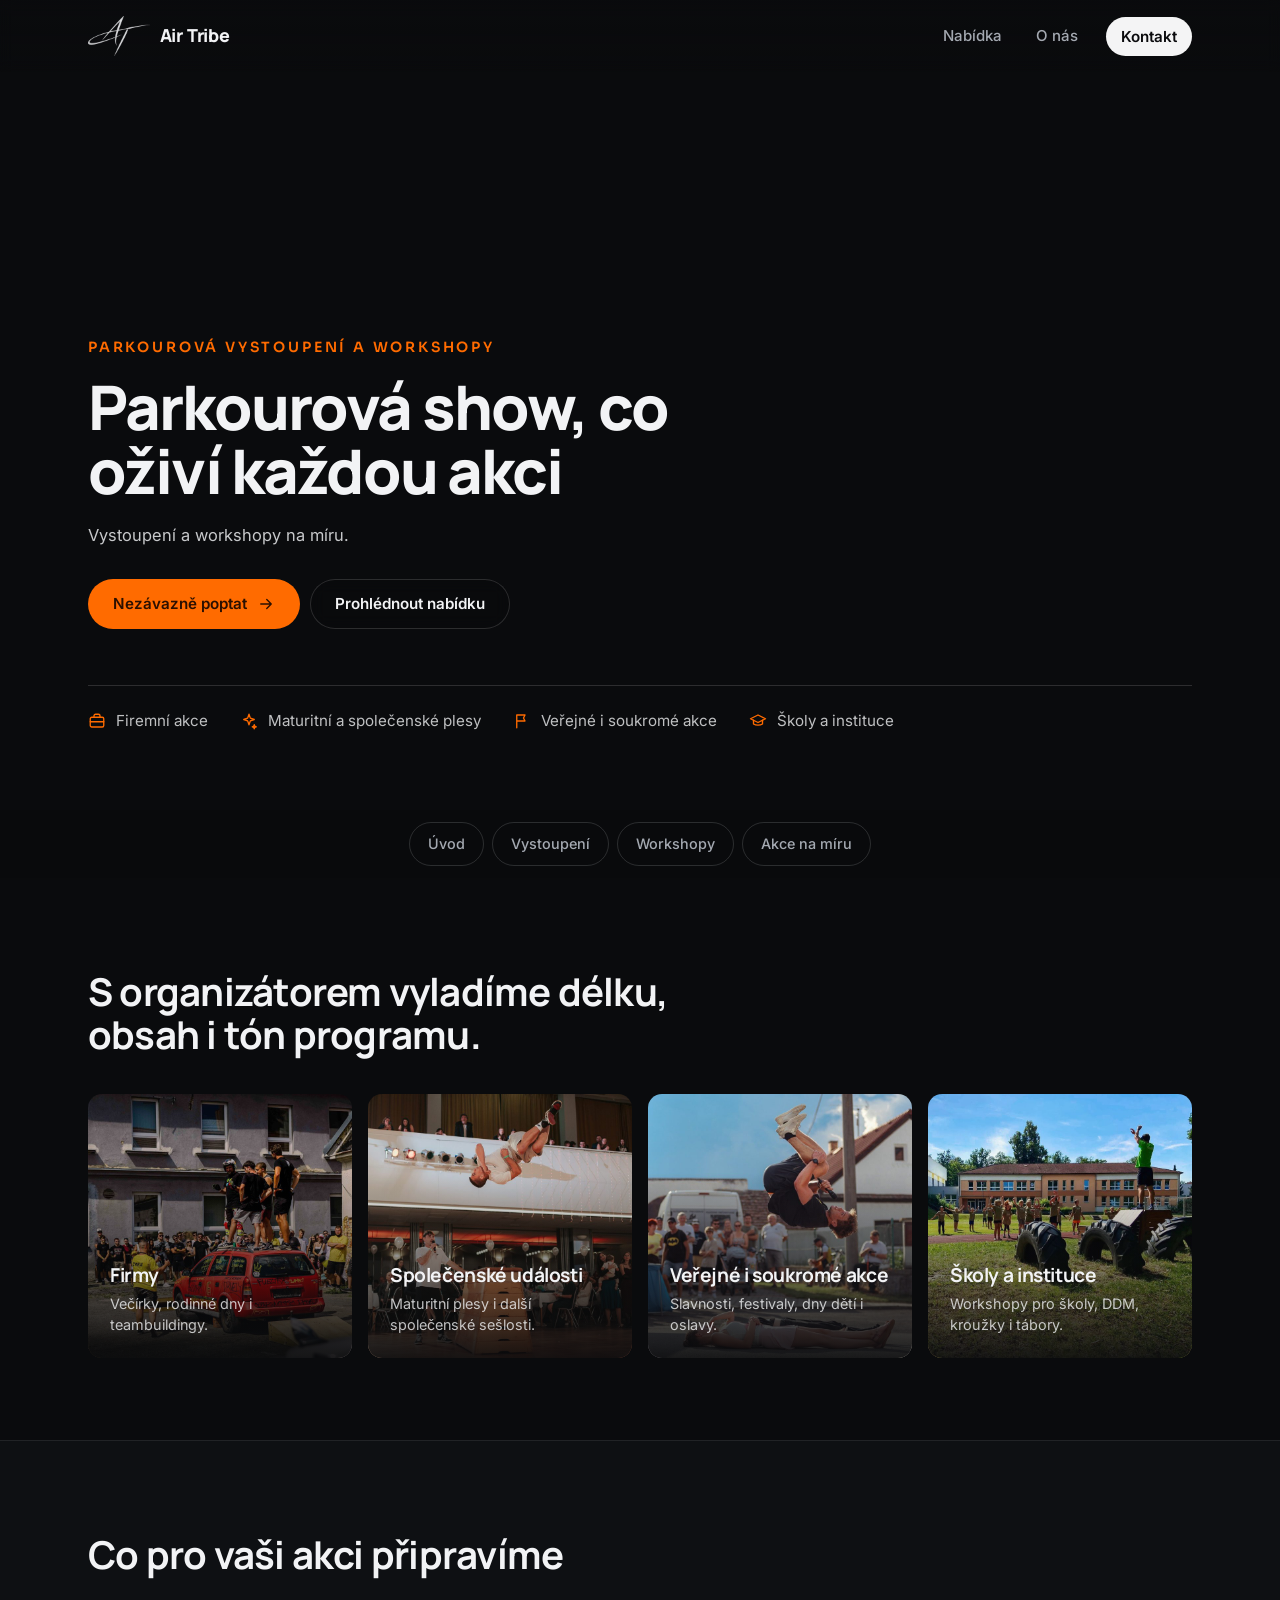
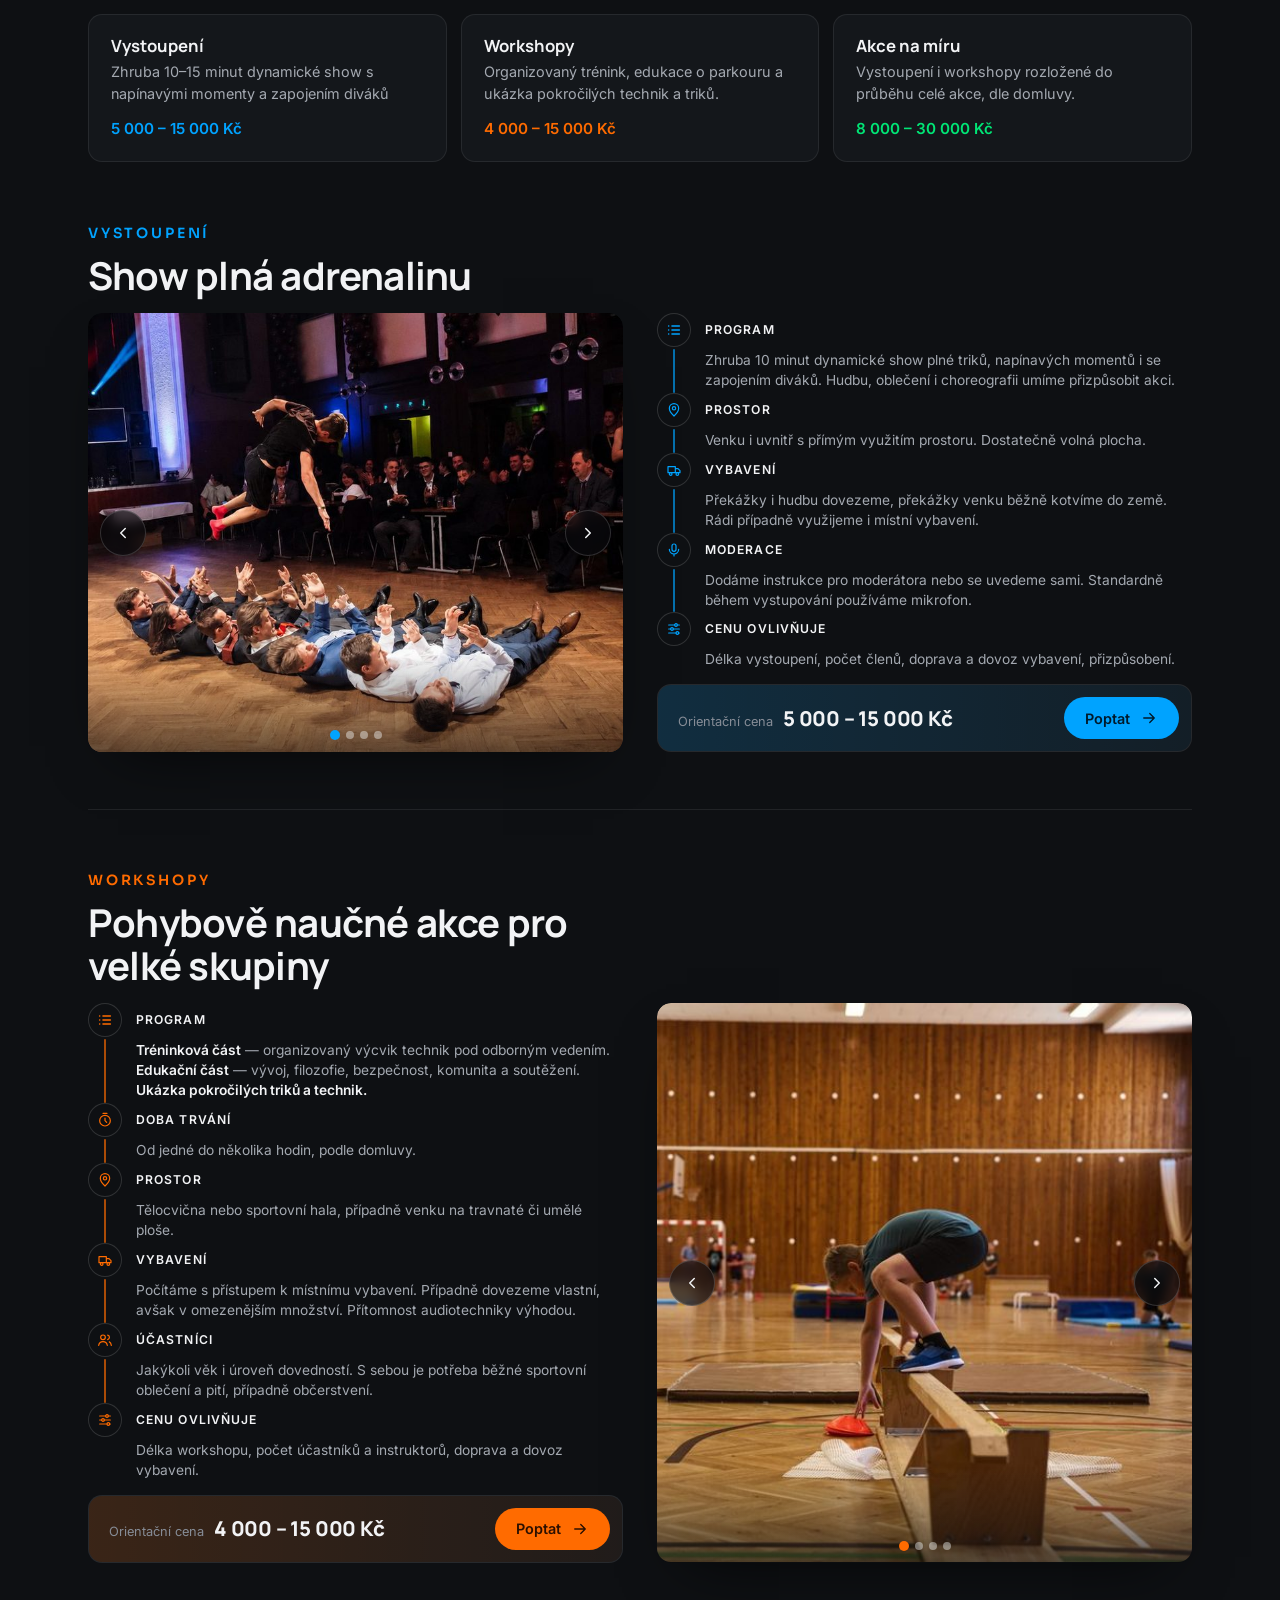
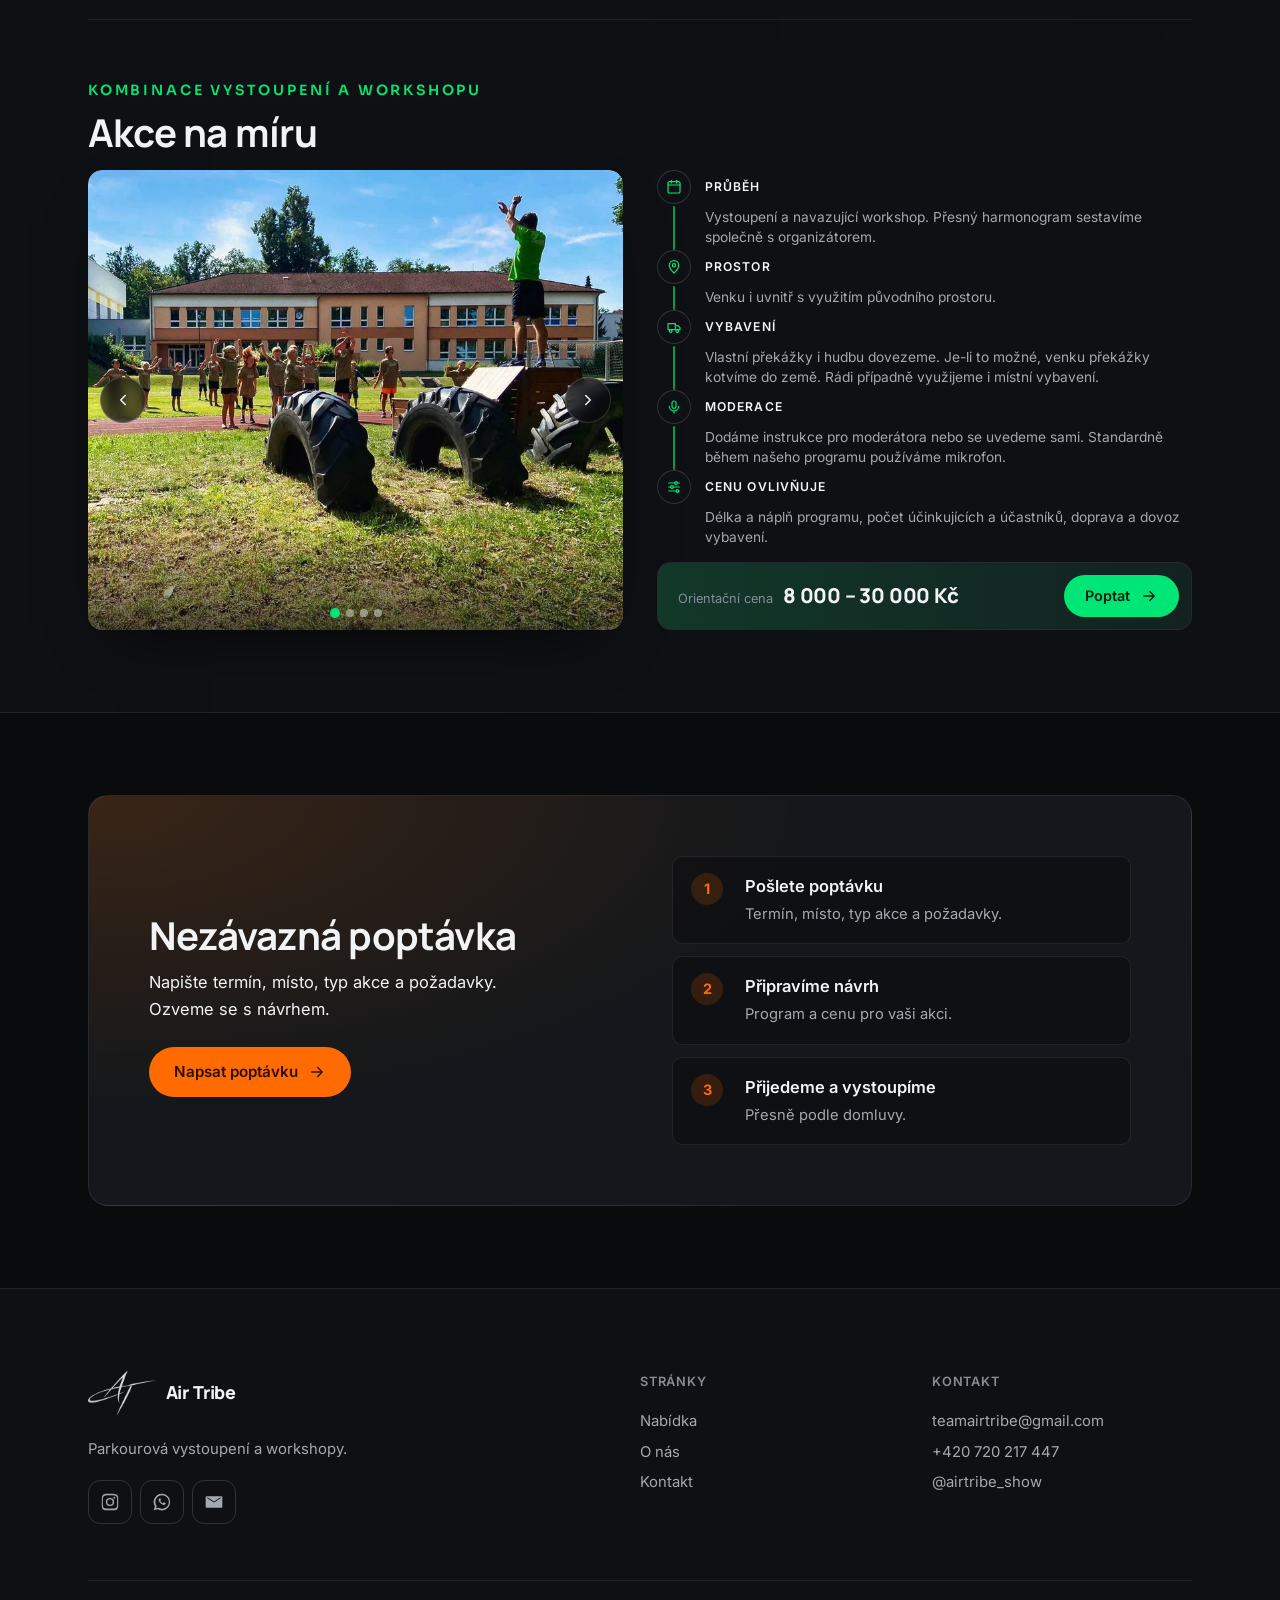
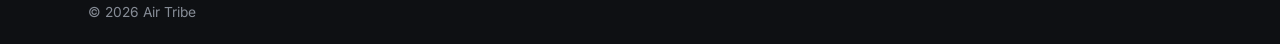
==== index.html @ 71b7f979 "Add files via upload" ====
<!DOCTYPE html>
<html lang="cs" class="no-js">
<head>
  <meta charset="UTF-8" />
  <meta name="viewport" content="width=device-width, initial-scale=1.0, viewport-fit=cover" />
  <title>Air Tribe</title>
  <meta name="description" content="Parkourová show a workshopy pro firemní akce, maturitní a společenské plesy, veřejné i soukromé akce, školy a instituce. Program na míru, vlastní vybavení, zkušený tým." />
  <meta name="robots" content="index, follow" />
  <link rel="canonical" href="https://airtribe.show/" />
  <link rel="icon" href="favicon.ico?v=2026-10-07e" sizes="any" />
  <link rel="icon" type="image/png" sizes="32x32" href="img/ikony/icon-32.png?v=2026-10-07e" />
  <link rel="apple-touch-icon" sizes="180x180" href="img/ikony/icon-180.png?v=2026-10-07e" />
  <link rel="manifest" href="site.webmanifest" />
  <meta name="theme-color" content="#0a0b0d" />
  <meta property="og:type" content="website" />
  <meta property="og:locale" content="cs_CZ" />
  <meta property="og:site_name" content="Air Tribe" />
  <meta property="og:url" content="https://airtribe.show/" />
  <meta property="og:title" content="Air Tribe — parkourová vystoupení a workshopy pro akce, plesy a školy" />
  <meta property="og:description" content="Parkourová show a workshopy pro firemní akce, maturitní a společenské plesy, veřejné i soukromé akce, školy a instituce. Program na míru, vlastní vybavení, zkušený tým." />
  <meta property="og:image" content="https://airtribe.show/img/hero/hero-1.jpg" />
  <meta name="twitter:card" content="summary_large_image" />
  <link rel="preconnect" href="https://fonts.googleapis.com" />
  <link rel="preconnect" href="https://fonts.gstatic.com" crossorigin />
  <link href="https://fonts.googleapis.com/css2?family=Inter:wght@400;500;600&family=Manrope:wght@600;700;800&display=swap" rel="stylesheet" />
  <!-- Písmo úvodního štítku má vlastní odkaz: kdyby se nestáhlo,
       nepoloží to s sebou i Inter a Manrope. -->
  <link href="https://fonts.googleapis.com/css2?family=Sora:wght@600&display=swap" rel="stylesheet" />
  <link rel="stylesheet" href="style.css?v=2026-10-07e" />
</head>
<body>
  <a class="skip" href="#obsah">Přeskočit na obsah</a>

  <header class="nav">
    <div class="wrap">
      <a href="index.html" class="logo" aria-label="Air Tribe — úvod"><img class="logo-znak" src="img/loga/at-znak.png" alt="" width="55" height="36"><span class="logo-word">Air Tribe</span></a>
      <ul class="nav-links">
        <li><a href="#nabidka">Nabídka</a></li>
        <li><a href="onas.html">O nás</a></li>
        <li><a href="kontakt.html" class="cta">Kontakt</a></li>
      </ul>
      <button class="burger" type="button" aria-label="Otevřít menu" aria-expanded="false" aria-controls="menu"><span></span><span></span><span></span></button>
    </div>
  </header>

  <div class="menu" id="menu">
    <div>
      <ul>
        <li><a href="#nabidka">Nabídka <svg viewBox="0 0 24 24" fill="none" stroke="currentColor" stroke-width="1.8" stroke-linecap="round" stroke-linejoin="round" aria-hidden="true"><path d="m9 18 6-6-6-6"/></svg></a></li>
        <li><a href="onas.html">O nás <svg viewBox="0 0 24 24" fill="none" stroke="currentColor" stroke-width="1.8" stroke-linecap="round" stroke-linejoin="round" aria-hidden="true"><path d="m9 18 6-6-6-6"/></svg></a></li>
      </ul>
      <a href="kontakt.html" class="btn btn-contact">Kontakt <svg viewBox="0 0 24 24" fill="none" stroke="currentColor" stroke-width="1.8" stroke-linecap="round" stroke-linejoin="round" aria-hidden="true"><path d="M5 12h14M13 6l6 6-6 6"/></svg></a>
    </div>
    <div class="menu-foot">
      <a href="mailto:teamairtribe@gmail.com">teamairtribe@gmail.com</a>
      <a href="https://wa.me/420720217447" target="_blank" rel="noopener">+420 720 217 447</a>
    </div>
  </div>

  <main id="obsah">

  <!-- ============ ÚVOD ============ -->
  <section class="hero" id="uvod">
    <div class="hero-media"><picture><source media="(max-width: 760px)" srcset="img/hero/hero-1-uzky.jpg?v=2026-10-07e"><img src="img/hero/hero-1.jpg?v=2026-10-07e" srcset="img/hero/hero-1-800.jpg?v=2026-10-07e 800w, img/hero/hero-1.jpg?v=2026-10-07e 2400w" sizes="100vw" alt="Air Tribe při parkourovém vystoupení" decoding="async" fetchpriority="high" class="is-on" style="--pos:58% 32%;--pos-uzky:70% 30%"></picture><img class="h-siroka" data-src="img/hero/hero-2.jpg?v=2026-10-07e" data-srcset="img/hero/hero-2-800.jpg?v=2026-10-07e 800w, img/hero/hero-2.jpg?v=2026-10-07e 2400w" sizes="100vw" alt="Členové Air Tribe na střeše auta při vystoupení na venkovní akci" decoding="async" aria-hidden="true" style="--pos:54% 42%"><img class="h-siroka" data-src="img/hero/hero-3.jpg?v=2026-10-07e" data-srcset="img/hero/hero-3-800.jpg?v=2026-10-07e 800w, img/hero/hero-3.jpg?v=2026-10-07e 2400w" sizes="100vw" alt="Salto před diváky na maturitním plese" decoding="async" aria-hidden="true" style="--pos:55% 35%"><img class="h-siroka" data-src="img/hero/hero-4.jpg?v=2026-10-07e" data-srcset="img/hero/hero-4-800.jpg?v=2026-10-07e 800w, img/hero/hero-4.jpg?v=2026-10-07e 2400w" sizes="100vw" alt="Salto z bedny při vystoupení v plesovém sále" decoding="async" aria-hidden="true" style="--pos:50% 34%"><img class="h-siroka" data-src="img/hero/hero-5.jpg?v=2026-10-07e" data-srcset="img/hero/hero-5-800.jpg?v=2026-10-07e 800w, img/hero/hero-5.jpg?v=2026-10-07e 1477w" sizes="100vw" alt="Parkourový workshop pro děti na školním hřišti" decoding="async" aria-hidden="true" style="--pos:55% 40%"><img class="h-siroka" data-src="img/hero/hero-6.jpg?v=2026-10-07e" data-srcset="img/hero/hero-6-800.jpg?v=2026-10-07e 800w, img/hero/hero-6.jpg?v=2026-10-07e 2400w" sizes="100vw" alt="Salto nad ležícím divákem v plesovém sále" decoding="async" aria-hidden="true" style="--pos:50% 35%"><img class="h-siroka" data-src="img/hero/hero-7.jpg?v=2026-10-07e" data-srcset="img/hero/hero-7-800.jpg?v=2026-10-07e 800w, img/hero/hero-7.jpg?v=2026-10-07e 2400w" sizes="100vw" alt="Vystoupení Air Tribe na slavnosti pod širým nebem" decoding="async" aria-hidden="true" style="--pos:50% 40%"><img class="h-siroka" data-src="img/hero/hero-8.jpg?v=2026-10-07e" data-srcset="img/hero/hero-8-800.jpg?v=2026-10-07e 800w, img/hero/hero-8.jpg?v=2026-10-07e 1534w" sizes="100vw" alt="Salto přes řadu ležících hostů na večerní akci" decoding="async" aria-hidden="true" style="--pos:50% 42%"><img class="h-uzka" data-src="img/hero/hero-2-uzky.jpg?v=2026-10-07e" alt="Salto na pódiu maturitního plesu" decoding="async" aria-hidden="true" style="--pos-uzky:55% 34%"><img class="h-uzka" data-src="img/hero/hero-3-uzky.jpg?v=2026-10-07e" alt="Parkourový workshop pro děti na školním hřišti" decoding="async" aria-hidden="true" style="--pos-uzky:55% 40%"><img class="h-uzka" data-src="img/hero/hero-4-uzky.jpg?v=2026-10-07e" alt="Dva členové Air Tribe v saltě nad překážkou pod širým nebem" decoding="async" aria-hidden="true" style="--pos-uzky:55% 28%"><img class="h-uzka" data-src="img/hero/hero-5-uzky.jpg?v=2026-10-07e" alt="Salto z bedny při vystoupení v plesovém sále" decoding="async" aria-hidden="true" style="--pos-uzky:52% 32%"></div>
    <div class="wrap">
      <span class="eyebrow">Parkourová vystoupení a workshopy</span>
      <h1 class="h1">Parkourová show, co oživí každou akci</h1>
      <p class="lead">Vystoupení a workshopy na míru.</p>
      <div class="btn-row">
        <a href="kontakt.html" class="btn btn-accent">Nezávazně poptat <svg viewBox="0 0 24 24" fill="none" stroke="currentColor" stroke-width="1.8" stroke-linecap="round" stroke-linejoin="round" aria-hidden="true"><path d="M5 12h14M13 6l6 6-6 6"/></svg></a>
        <a href="#nabidka" class="btn btn-ghost">Prohlédnout nabídku</a>
      </div>
      <ul class="hero-audience">
        <li><svg viewBox="0 0 24 24" fill="none" stroke="currentColor" stroke-width="1.8" stroke-linecap="round" stroke-linejoin="round" aria-hidden="true"><rect x="3" y="7" width="18" height="13" rx="2"/><path d="M8 7V5a2 2 0 0 1 2-2h4a2 2 0 0 1 2 2v2M3 13h18"/></svg>Firemní akce</li>
        <li><svg viewBox="0 0 24 24" fill="none" stroke="currentColor" stroke-width="1.8" stroke-linecap="round" stroke-linejoin="round" aria-hidden="true"><path d="M12 3l1.8 5.2L19 10l-5.2 1.8L12 17l-1.8-5.2L5 10l5.2-1.8z"/><path d="M19 17l.7 2 2 .7-2 .7-.7 2-.7-2-2-.7 2-.7z"/></svg>Maturitní a společenské plesy</li>
        <li><svg viewBox="0 0 24 24" fill="none" stroke="currentColor" stroke-width="1.8" stroke-linecap="round" stroke-linejoin="round" aria-hidden="true"><path d="M5 21V4M5 4h11l-2 4 2 4H5"/></svg>Veřejné i soukromé akce</li>
        <li><svg viewBox="0 0 24 24" fill="none" stroke="currentColor" stroke-width="1.8" stroke-linecap="round" stroke-linejoin="round" aria-hidden="true"><path d="M2 9l10-5 10 5-10 5z"/><path d="M6 11v5c3 2 9 2 12 0v-5"/></svg>Školy a instituce</li>
      </ul>
    </div>
  </section>

  <!-- ============ ORIENTAČNÍ LIŠTA (přilepí se pod menu) ============ -->
  <nav class="pillnav" aria-label="Sekce stránky">
    <div class="wrap">
      <a href="#pro-koho">Úvod</a>
      <a href="#vystoupeni" class="t-show">Vystoupení</a>
      <a href="#workshopy" class="t-learn">Workshopy</a>
      <a href="#akce-na-miru" class="t-mix">Akce na míru</a>
    </div>
  </nav>

  <!-- ============ PRO KOHO ============ -->
  <section class="section" id="pro-koho">
    <div class="wrap">
      <div class="sec-head">
        <div>
          <h2 class="h2">S organizátorem vyladíme délku, obsah i tón programu.</h2>
        </div>
      </div>
      <div class="audience">
        <div class="aud" data-reveal style="--d:0s">
          <img src="img/vystoupeni/vystoupeni-2.jpg" srcset="img/vystoupeni/vystoupeni-2-800.jpg 800w, img/vystoupeni/vystoupeni-2.jpg 1400w" sizes="(max-width: 700px) 100vw, 50vw" decoding="async" alt="Vystoupení Air Tribe na firemní akci" loading="lazy">
          <h3>Firmy</h3>
          <p>Večírky, rodinné dny i teambuildingy.</p>
        </div>
        <div class="aud" data-reveal style="--d:0.06s">
          <img src="img/vystoupeni/vystoupeni-3.jpg" srcset="img/vystoupeni/vystoupeni-3-800.jpg 800w, img/vystoupeni/vystoupeni-3.jpg 1400w" sizes="(max-width: 700px) 100vw, 50vw" decoding="async" alt="Salto z balkonu na plese" loading="lazy">
          <h3>Společenské události</h3>
          <p>Maturitní plesy i další společenské sešlosti.</p>
        </div>
        <div class="aud" data-reveal style="--d:0.12s">
          <img src="img/vystoupeni/vystoupeni-4.jpg" srcset="img/vystoupeni/vystoupeni-4-800.jpg 800w, img/vystoupeni/vystoupeni-4.jpg 1365w" sizes="(max-width: 700px) 100vw, 50vw" decoding="async" alt="Venkovní vystoupení před diváky" loading="lazy">
          <h3>Veřejné i soukromé akce</h3>
          <p>Slavnosti, festivaly, dny dětí i oslavy.</p>
        </div>
        <div class="aud" data-reveal style="--d:0.18s">
          <img src="img/workshopy/workshop-1.jpg" srcset="img/workshopy/workshop-1-800.jpg 800w, img/workshopy/workshop-1.jpg 1400w" sizes="(max-width: 700px) 100vw, 50vw" decoding="async" alt="Parkourový workshop pro školu venku" loading="lazy">
          <h3>Školy a instituce</h3>
          <p>Workshopy pro školy, DDM, kroužky i tábory.</p>
        </div>
      </div>
    </div>
  </section>

  <!-- ============ NABÍDKA ============ -->
  <section class="section section--alt" id="nabidka">
    <div class="wrap">
      <div class="sec-head">
        <div>
          <h2 class="h2">Co pro vaši akci připravíme</h2>
        </div>
      </div>

      <div class="offer-overview" data-reveal>
        <a href="#vystoupeni" class="ov t-show"><span class="ov-title">Vystoupení</span><span class="ov-text">Zhruba 10–15 minut dynamické show s napínavými momenty a zapojením diváků</span><span class="ov-price">5 000 – 15 000 Kč</span></a>
        <a href="#workshopy" class="ov t-learn"><span class="ov-title">Workshopy</span><span class="ov-text">Organizovaný trénink, edukace o parkouru a ukázka pokročilých technik a triků.</span><span class="ov-price">4 000 – 15 000 Kč</span></a>
        <a href="#akce-na-miru" class="ov t-mix"><span class="ov-title">Akce na míru</span><span class="ov-text">Vystoupení i workshopy rozložené do průběhu celé akce, dle domluvy.</span><span class="ov-price">8 000 – 30 000 Kč</span></a>
      </div>

      <article class="pkg t-show" id="vystoupeni">
        <header class="pkg-head" data-reveal>
          <div class="pkg-title"><span class="eyebrow">Vystoupení</span><h3 class="h2">Show plná adrenalinu</h3></div>

          <div class="pkg-lead">
          </div>
        </header>
        <div class="pkg-body">
          <div class="pkg-gal carousel car-compact" data-carousel data-per-view="1,1,1" data-interval="0" tabindex="0" role="region" aria-roledescription="karusel" aria-label="Fotky — Vystoupení" data-reveal><div class="car-stage"><div class="car-viewport"><div class="car-track"><div class="car-slide"><figure class="pkg-shot"><img src="img/vystoupeni/vystoupeni-1.jpg" srcset="img/vystoupeni/vystoupeni-1-800.jpg 800w, img/vystoupeni/vystoupeni-1.jpg 1400w" sizes="(max-width: 700px) 100vw, 50vw" decoding="async" alt="Salto nad diváky při vystoupení na plese"></figure></div><div class="car-slide"><figure class="pkg-shot"><img src="img/vystoupeni/vystoupeni-5.jpg" srcset="img/vystoupeni/vystoupeni-5-800.jpg 800w, img/vystoupeni/vystoupeni-5.jpg 1400w" sizes="(max-width: 700px) 100vw, 50vw" decoding="async" alt="Salto při vystoupení na maturitním plese" loading="lazy"></figure></div><div class="car-slide"><figure class="pkg-shot"><img src="img/vystoupeni/vystoupeni-2.jpg" srcset="img/vystoupeni/vystoupeni-2-800.jpg 800w, img/vystoupeni/vystoupeni-2.jpg 1400w" sizes="(max-width: 700px) 100vw, 50vw" decoding="async" alt="Vystoupení Air Tribe na firemní akci" loading="lazy"></figure></div><div class="car-slide"><figure class="pkg-shot"><img src="img/vystoupeni/vystoupeni-4.jpg" srcset="img/vystoupeni/vystoupeni-4-800.jpg 800w, img/vystoupeni/vystoupeni-4.jpg 1400w" sizes="(max-width: 700px) 100vw, 50vw" decoding="async" alt="Venkovní vystoupení před publikem" loading="lazy"></figure></div></div></div></div><div class="car-ctr"><button class="icon-btn car-arrow" type="button" data-prev aria-label="Předchozí fotka"><svg viewBox="0 0 24 24" aria-hidden="true"><path d="m15 18-6-6 6-6"/></svg></button><div class="car-dots" aria-label="Výběr fotky"></div><button class="icon-btn car-arrow" type="button" data-next aria-label="Další fotka"><svg viewBox="0 0 24 24" aria-hidden="true"><path d="m9 18 6-6-6-6"/></svg></button></div></div>
          <div class="pkg-col" data-reveal style="--d:.06s">
            <dl class="pkg-specs" id="specs-vystoupeni">
            <div class="ps"><dt><button class="ps-btn" type="button" aria-expanded="false"><svg viewBox="0 0 24 24" fill="none" stroke="currentColor" stroke-width="2.4" stroke-linecap="round" stroke-linejoin="round" aria-hidden="true"><path d="M9 6h11M9 12h11M9 18h11"/><path d="M4 6h.01M4 12h.01M4 18h.01"/></svg><span class="ps-label">Program</span><svg class="ps-chev" viewBox="0 0 24 24" aria-hidden="true" fill="currentColor"><path d="M7 10l5 5 5-5z"/></svg></button></dt><dd class="ps-body">Zhruba 10 minut dynamické show plné triků, napínavých momentů i se zapojením diváků. Hudbu, oblečení i choreografii umíme přizpůsobit akci.</dd></div>
            <div class="ps"><dt><button class="ps-btn" type="button" aria-expanded="false"><svg viewBox="0 0 24 24" fill="none" stroke="currentColor" stroke-width="1.8" stroke-linecap="round" stroke-linejoin="round" aria-hidden="true"><path d="M12 21s-7-6.2-7-11.5A7 7 0 0 1 19 9.5C19 14.8 12 21 12 21z"/><circle cx="12" cy="9.5" r="2.5"/></svg><span class="ps-label">Prostor</span><svg class="ps-chev" viewBox="0 0 24 24" aria-hidden="true" fill="currentColor"><path d="M7 10l5 5 5-5z"/></svg></button></dt><dd class="ps-body">Venku i uvnitř s přímým využitím prostoru. Dostatečně volná plocha.</dd></div>
            <div class="ps"><dt><button class="ps-btn" type="button" aria-expanded="false"><svg viewBox="0 0 24 24" fill="none" stroke="currentColor" stroke-width="1.8" stroke-linecap="round" stroke-linejoin="round" aria-hidden="true"><path d="M3 7h11v9H3zM14 10h4l3 3v3h-7"/><circle cx="7" cy="18" r="2"/><circle cx="17" cy="18" r="2"/></svg><span class="ps-label">Vybavení</span><svg class="ps-chev" viewBox="0 0 24 24" aria-hidden="true" fill="currentColor"><path d="M7 10l5 5 5-5z"/></svg></button></dt><dd class="ps-body">Překážky i hudbu dovezeme, překážky venku běžně kotvíme do země. Rádi případně využijeme i místní vybavení.</dd></div>
            <div class="ps"><dt><button class="ps-btn" type="button" aria-expanded="false"><svg viewBox="0 0 24 24" fill="none" stroke="currentColor" stroke-width="1.8" stroke-linecap="round" stroke-linejoin="round" aria-hidden="true"><rect x="9" y="3" width="6" height="11" rx="3"/><path d="M5 11a7 7 0 0 0 14 0M12 18v3"/></svg><span class="ps-label">Moderace</span><svg class="ps-chev" viewBox="0 0 24 24" aria-hidden="true" fill="currentColor"><path d="M7 10l5 5 5-5z"/></svg></button></dt><dd class="ps-body">Dodáme instrukce pro moderátora nebo se uvedeme sami. Standardně během vystupování používáme mikrofon.</dd></div>
            <div class="ps"><dt><button class="ps-btn" type="button" aria-expanded="false"><svg viewBox="0 0 24 24" fill="none" stroke="currentColor" stroke-width="1.8" stroke-linecap="round" stroke-linejoin="round" aria-hidden="true"><path d="M4 6h9M17 6h3M4 12h3M11 12h9M4 18h11M19 18h1"/><circle cx="15" cy="6" r="2"/><circle cx="9" cy="12" r="2"/><circle cx="17" cy="18" r="2"/></svg><span class="ps-label">Cenu ovlivňuje</span><svg class="ps-chev" viewBox="0 0 24 24" aria-hidden="true" fill="currentColor"><path d="M7 10l5 5 5-5z"/></svg></button></dt><dd class="ps-body">Délka vystoupení, počet členů, doprava a dovoz vybavení, přizpůsobení.</dd></div>
            </dl>
            <a class="pkg-price" href="kontakt.html" aria-label="Poptat — Show plná adrenalinu"><span class="price"><small>Orientační cena</small><b>5 000 – 15 000 Kč</b></span><span class="btn btn-accent">Poptat <svg viewBox="0 0 24 24" fill="none" stroke="currentColor" stroke-width="1.8" stroke-linecap="round" stroke-linejoin="round" aria-hidden="true"><path d="M5 12h14M13 6l6 6-6 6"/></svg></span></a>
          </div>
        </div>
      </article>

      <article class="pkg t-learn is-flipped" id="workshopy">
        <header class="pkg-head" data-reveal>
          <div class="pkg-title"><span class="eyebrow">Workshopy</span><h3 class="h2">Pohybově naučné akce pro velké skupiny</h3></div>

          <div class="pkg-lead">
          </div>
        </header>
        <div class="pkg-body">
          <div class="pkg-gal carousel car-compact" data-carousel data-per-view="1,1,1" data-interval="0" tabindex="0" role="region" aria-roledescription="karusel" aria-label="Fotky — Workshopy" data-reveal><div class="car-stage"><div class="car-viewport"><div class="car-track"><div class="car-slide"><figure class="pkg-shot" style="--vyrez:78% 50%"><img src="img/workshopy/workshop-3.jpg" srcset="img/workshopy/workshop-3-800.jpg 800w, img/workshopy/workshop-3.jpg 1400w" sizes="(max-width: 700px) 100vw, 50vw" decoding="async" alt="Nácvik parkouru na workshopu v tělocvičně"></figure></div><div class="car-slide"><figure class="pkg-shot" style="--vyrez:50% 36%"><img src="img/workshopy/workshop-2.jpg" srcset="img/workshopy/workshop-2-800.jpg 800w, img/workshopy/workshop-2.jpg 1400w" sizes="(max-width: 700px) 100vw, 50vw" decoding="async" alt="Skupina dětí na workshopu parkouru" loading="lazy"></figure></div><div class="car-slide"><figure class="pkg-shot" style="--vyrez:50% 44%"><img src="img/workshopy/workshop-4.jpg" srcset="img/workshopy/workshop-4-800.jpg 800w, img/workshopy/workshop-4.jpg 1400w" sizes="(max-width: 700px) 100vw, 50vw" decoding="async" alt="Lezení po žebřinách při workshopu" loading="lazy"></figure></div><div class="car-slide"><figure class="pkg-shot"><img src="img/workshopy/workshop-1.jpg" srcset="img/workshopy/workshop-1-800.jpg 800w, img/workshopy/workshop-1.jpg 1400w" sizes="(max-width: 700px) 100vw, 50vw" decoding="async" alt="Workshop parkouru na školní akci venku" loading="lazy"></figure></div></div></div></div><div class="car-ctr"><button class="icon-btn car-arrow" type="button" data-prev aria-label="Předchozí fotka"><svg viewBox="0 0 24 24" aria-hidden="true"><path d="m15 18-6-6 6-6"/></svg></button><div class="car-dots" aria-label="Výběr fotky"></div><button class="icon-btn car-arrow" type="button" data-next aria-label="Další fotka"><svg viewBox="0 0 24 24" aria-hidden="true"><path d="m9 18 6-6-6-6"/></svg></button></div></div>
          <div class="pkg-col" data-reveal style="--d:.06s">
            <dl class="pkg-specs" id="specs-workshopy">
            <div class="ps is-tall"><dt><button class="ps-btn" type="button" aria-expanded="false"><svg viewBox="0 0 24 24" fill="none" stroke="currentColor" stroke-width="2.4" stroke-linecap="round" stroke-linejoin="round" aria-hidden="true"><path d="M9 6h11M9 12h11M9 18h11"/><path d="M4 6h.01M4 12h.01M4 18h.01"/></svg><span class="ps-label">Program</span><svg class="ps-chev" viewBox="0 0 24 24" aria-hidden="true" fill="currentColor"><path d="M7 10l5 5 5-5z"/></svg></button></dt><dd class="ps-body"><b>Tréninková část</b> — organizovaný výcvik technik pod odborným vedením.<br><b>Edukační část</b> — vývoj, filozofie, bezpečnost, komunita a soutěžení.<br><b>Ukázka pokročilých triků a technik.</b></dd></div>
            <div class="ps"><dt><button class="ps-btn" type="button" aria-expanded="false"><svg viewBox="0 0 24 24" fill="none" stroke="currentColor" stroke-width="1.8" stroke-linecap="round" stroke-linejoin="round" aria-hidden="true"><circle cx="12" cy="13" r="8"/><path d="M12 9v4l2.5 2.5M9 2h6"/></svg><span class="ps-label">Doba trvání</span><svg class="ps-chev" viewBox="0 0 24 24" aria-hidden="true" fill="currentColor"><path d="M7 10l5 5 5-5z"/></svg></button></dt><dd class="ps-body">Od jedné do několika hodin, podle domluvy.</dd></div>
            <div class="ps"><dt><button class="ps-btn" type="button" aria-expanded="false"><svg viewBox="0 0 24 24" fill="none" stroke="currentColor" stroke-width="1.8" stroke-linecap="round" stroke-linejoin="round" aria-hidden="true"><path d="M12 21s-7-6.2-7-11.5A7 7 0 0 1 19 9.5C19 14.8 12 21 12 21z"/><circle cx="12" cy="9.5" r="2.5"/></svg><span class="ps-label">Prostor</span><svg class="ps-chev" viewBox="0 0 24 24" aria-hidden="true" fill="currentColor"><path d="M7 10l5 5 5-5z"/></svg></button></dt><dd class="ps-body">Tělocvična nebo sportovní hala, případně venku na travnaté či umělé ploše.</dd></div>
            <div class="ps"><dt><button class="ps-btn" type="button" aria-expanded="false"><svg viewBox="0 0 24 24" fill="none" stroke="currentColor" stroke-width="1.8" stroke-linecap="round" stroke-linejoin="round" aria-hidden="true"><path d="M3 7h11v9H3zM14 10h4l3 3v3h-7"/><circle cx="7" cy="18" r="2"/><circle cx="17" cy="18" r="2"/></svg><span class="ps-label">Vybavení</span><svg class="ps-chev" viewBox="0 0 24 24" aria-hidden="true" fill="currentColor"><path d="M7 10l5 5 5-5z"/></svg></button></dt><dd class="ps-body">Počítáme s přístupem k místnímu vybavení. Případně dovezeme vlastní, avšak v omezenějším množství. Přítomnost audiotechniky výhodou.</dd></div>
            <div class="ps"><dt><button class="ps-btn" type="button" aria-expanded="false"><svg viewBox="0 0 24 24" fill="none" stroke="currentColor" stroke-width="1.8" stroke-linecap="round" stroke-linejoin="round" aria-hidden="true"><circle cx="9" cy="8" r="3.5"/><path d="M2.5 20c.8-3.6 3.3-5.5 6.5-5.5s5.7 1.9 6.5 5.5"/><path d="M16 4.6a3.5 3.5 0 0 1 0 6.8M18.5 14.8c1.6.8 2.6 2.5 3 5.2"/></svg><span class="ps-label">Účastníci</span><svg class="ps-chev" viewBox="0 0 24 24" aria-hidden="true" fill="currentColor"><path d="M7 10l5 5 5-5z"/></svg></button></dt><dd class="ps-body">Jakýkoli věk i úroveň dovedností. S sebou je potřeba běžné sportovní oblečení a pití, případně občerstvení.</dd></div>
            <div class="ps"><dt><button class="ps-btn" type="button" aria-expanded="false"><svg viewBox="0 0 24 24" fill="none" stroke="currentColor" stroke-width="1.8" stroke-linecap="round" stroke-linejoin="round" aria-hidden="true"><path d="M4 6h9M17 6h3M4 12h3M11 12h9M4 18h11M19 18h1"/><circle cx="15" cy="6" r="2"/><circle cx="9" cy="12" r="2"/><circle cx="17" cy="18" r="2"/></svg><span class="ps-label">Cenu ovlivňuje</span><svg class="ps-chev" viewBox="0 0 24 24" aria-hidden="true" fill="currentColor"><path d="M7 10l5 5 5-5z"/></svg></button></dt><dd class="ps-body">Délka workshopu, počet účastníků a instruktorů, doprava a dovoz vybavení.</dd></div>
            </dl>
            <a class="pkg-price" href="kontakt.html" aria-label="Poptat — Pohybově naučné akce pro velké skupiny"><span class="price"><small>Orientační cena</small><b>4 000 – 15 000 Kč</b></span><span class="btn btn-accent">Poptat <svg viewBox="0 0 24 24" fill="none" stroke="currentColor" stroke-width="1.8" stroke-linecap="round" stroke-linejoin="round" aria-hidden="true"><path d="M5 12h14M13 6l6 6-6 6"/></svg></span></a>
          </div>
        </div>
      </article>

      <article class="pkg t-mix" id="akce-na-miru">
        <header class="pkg-head" data-reveal>
          <div class="pkg-title"><span class="eyebrow">Kombinace vystoupení a workshopu</span><h3 class="h2">Akce na míru</h3></div>

          <div class="pkg-lead">
          </div>
        </header>
        <div class="pkg-body">
          <div class="pkg-gal carousel car-compact" data-carousel data-per-view="1,1,1" data-interval="0" tabindex="0" role="region" aria-roledescription="karusel" aria-label="Fotky — Akce na míru" data-reveal><div class="car-stage"><div class="car-viewport"><div class="car-track"><div class="car-slide"><figure class="pkg-shot"><img src="img/workshopy/workshop-1.jpg" srcset="img/workshopy/workshop-1-800.jpg 800w, img/workshopy/workshop-1.jpg 1400w" sizes="(max-width: 700px) 100vw, 50vw" decoding="async" alt="Program s vystoupením a workshopem venku"></figure></div><div class="car-slide"><figure class="pkg-shot"><img src="img/vystoupeni/vystoupeni-6.jpg" srcset="img/vystoupeni/vystoupeni-6-800.jpg 800w, img/vystoupeni/vystoupeni-6.jpg 1400w" sizes="(max-width: 700px) 100vw, 50vw" decoding="async" alt="Salto na venkovní akci před publikem" loading="lazy"></figure></div><div class="car-slide"><figure class="pkg-shot"><img src="img/vystoupeni/vystoupeni-3.jpg" srcset="img/vystoupeni/vystoupeni-3-800.jpg 800w, img/vystoupeni/vystoupeni-3.jpg 1400w" sizes="(max-width: 700px) 100vw, 50vw" decoding="async" alt="Vystoupení s překážkou ve společenském sále" loading="lazy"></figure></div><div class="car-slide"><figure class="pkg-shot" style="--vyrez:50% 36%"><img src="img/workshopy/workshop-2.jpg" srcset="img/workshopy/workshop-2-800.jpg 800w, img/workshopy/workshop-2.jpg 1400w" sizes="(max-width: 700px) 100vw, 50vw" decoding="async" alt="Děti si zkoušejí parkour po vystoupení" loading="lazy"></figure></div></div></div></div><div class="car-ctr"><button class="icon-btn car-arrow" type="button" data-prev aria-label="Předchozí fotka"><svg viewBox="0 0 24 24" aria-hidden="true"><path d="m15 18-6-6 6-6"/></svg></button><div class="car-dots" aria-label="Výběr fotky"></div><button class="icon-btn car-arrow" type="button" data-next aria-label="Další fotka"><svg viewBox="0 0 24 24" aria-hidden="true"><path d="m9 18 6-6-6-6"/></svg></button></div></div>
          <div class="pkg-col" data-reveal style="--d:.06s">
            <dl class="pkg-specs" id="specs-akce-na-miru">
            <div class="ps"><dt><button class="ps-btn" type="button" aria-expanded="false"><svg viewBox="0 0 24 24" fill="none" stroke="currentColor" stroke-width="1.8" stroke-linecap="round" stroke-linejoin="round" aria-hidden="true"><rect x="3" y="4" width="18" height="17" rx="2"/><path d="M3 9h18M8 2v4M16 2v4"/></svg><span class="ps-label">Průběh</span><svg class="ps-chev" viewBox="0 0 24 24" aria-hidden="true" fill="currentColor"><path d="M7 10l5 5 5-5z"/></svg></button></dt><dd class="ps-body">Vystoupení a navazující workshop. Přesný harmonogram sestavíme společně s organizátorem.</dd></div>
            <div class="ps"><dt><button class="ps-btn" type="button" aria-expanded="false"><svg viewBox="0 0 24 24" fill="none" stroke="currentColor" stroke-width="1.8" stroke-linecap="round" stroke-linejoin="round" aria-hidden="true"><path d="M12 21s-7-6.2-7-11.5A7 7 0 0 1 19 9.5C19 14.8 12 21 12 21z"/><circle cx="12" cy="9.5" r="2.5"/></svg><span class="ps-label">Prostor</span><svg class="ps-chev" viewBox="0 0 24 24" aria-hidden="true" fill="currentColor"><path d="M7 10l5 5 5-5z"/></svg></button></dt><dd class="ps-body">Venku i uvnitř s využitím původního prostoru.</dd></div>
            <div class="ps"><dt><button class="ps-btn" type="button" aria-expanded="false"><svg viewBox="0 0 24 24" fill="none" stroke="currentColor" stroke-width="1.8" stroke-linecap="round" stroke-linejoin="round" aria-hidden="true"><path d="M3 7h11v9H3zM14 10h4l3 3v3h-7"/><circle cx="7" cy="18" r="2"/><circle cx="17" cy="18" r="2"/></svg><span class="ps-label">Vybavení</span><svg class="ps-chev" viewBox="0 0 24 24" aria-hidden="true" fill="currentColor"><path d="M7 10l5 5 5-5z"/></svg></button></dt><dd class="ps-body">Vlastní překážky i hudbu dovezeme. Je-li to možné, venku překážky kotvíme do země. Rádi případně využijeme i místní vybavení.</dd></div>
            <div class="ps"><dt><button class="ps-btn" type="button" aria-expanded="false"><svg viewBox="0 0 24 24" fill="none" stroke="currentColor" stroke-width="1.8" stroke-linecap="round" stroke-linejoin="round" aria-hidden="true"><rect x="9" y="3" width="6" height="11" rx="3"/><path d="M5 11a7 7 0 0 0 14 0M12 18v3"/></svg><span class="ps-label">Moderace</span><svg class="ps-chev" viewBox="0 0 24 24" aria-hidden="true" fill="currentColor"><path d="M7 10l5 5 5-5z"/></svg></button></dt><dd class="ps-body">Dodáme instrukce pro moderátora nebo se uvedeme sami. Standardně během našeho programu používáme mikrofon.</dd></div>
            <div class="ps"><dt><button class="ps-btn" type="button" aria-expanded="false"><svg viewBox="0 0 24 24" fill="none" stroke="currentColor" stroke-width="1.8" stroke-linecap="round" stroke-linejoin="round" aria-hidden="true"><path d="M4 6h9M17 6h3M4 12h3M11 12h9M4 18h11M19 18h1"/><circle cx="15" cy="6" r="2"/><circle cx="9" cy="12" r="2"/><circle cx="17" cy="18" r="2"/></svg><span class="ps-label">Cenu ovlivňuje</span><svg class="ps-chev" viewBox="0 0 24 24" aria-hidden="true" fill="currentColor"><path d="M7 10l5 5 5-5z"/></svg></button></dt><dd class="ps-body">Délka a náplň programu, počet účinkujících a účastníků, doprava a dovoz vybavení.</dd></div>
            </dl>
            <a class="pkg-price" href="kontakt.html" aria-label="Poptat — Akce na míru"><span class="price"><small>Orientační cena</small><b>8 000 – 30 000 Kč</b></span><span class="btn btn-accent">Poptat <svg viewBox="0 0 24 24" fill="none" stroke="currentColor" stroke-width="1.8" stroke-linecap="round" stroke-linejoin="round" aria-hidden="true"><path d="M5 12h14M13 6l6 6-6 6"/></svg></span></a>
          </div>
        </div>
      </article>
    </div>
  </section>

  <!-- ============ POPTÁVKA ============ -->
  <section class="section" id="poptavka">
    <div class="wrap">
      <div class="cta" data-reveal>
        <div>
          <h2 class="h2">Nezávazná poptávka</h2>
          <p class="lead">Napište termín, místo, typ akce a požadavky.<br>Ozveme se s návrhem.</p>
          <div class="btn-row">
            <a href="kontakt.html" class="btn btn-accent">Napsat poptávku <svg viewBox="0 0 24 24" fill="none" stroke="currentColor" stroke-width="1.8" stroke-linecap="round" stroke-linejoin="round" aria-hidden="true"><path d="M5 12h14M13 6l6 6-6 6"/></svg></a>
          </div>
        </div>
        <ol class="steps">
          <li><div><b>Pošlete poptávku</b><span>Termín, místo, typ akce a požadavky.</span></div></li>
          <li><div><b>Připravíme návrh</b><span>Program a cenu pro vaši akci.</span></div></li>
          <li><div><b>Přijedeme a vystoupíme</b><span>Přesně podle domluvy.</span></div></li>
        </ol>
      </div>
    </div>
  </section>

  </main>

  <footer class="footer">
    <div class="wrap">
      <div class="footer-grid no-billing">
        <div class="footer-about">
          <a href="index.html" class="logo" aria-label="Air Tribe — úvod"><img class="logo-znak" src="img/loga/at-znak.png" alt="" width="55" height="36"><span class="logo-word">Air Tribe</span></a>
          <p>Parkourová vystoupení a workshopy.</p>
          <div class="socials">
            <a href="https://www.instagram.com/airtribe_show/" target="_blank" rel="noopener" aria-label="Instagram"><svg viewBox="0 0 24 24"><path d="M12 2.2c3.2 0 3.6 0 4.9.07 1.2.05 1.8.25 2.2.42.6.22 1 .48 1.4.9.42.4.68.8.9 1.4.17.4.37 1 .42 2.2.06 1.3.07 1.7.07 4.9s0 3.6-.07 4.9c-.05 1.2-.25 1.8-.42 2.2a3.8 3.8 0 0 1-.9 1.4c-.4.42-.8.68-1.4.9-.4.17-1 .37-2.2.42-1.3.06-1.7.07-4.9.07s-3.6 0-4.9-.07c-1.2-.05-1.8-.25-2.2-.42a3.8 3.8 0 0 1-1.4-.9 3.8 3.8 0 0 1-.9-1.4c-.17-.4-.37-1-.42-2.2C2.2 15.6 2.2 15.2 2.2 12s0-3.6.07-4.9c.05-1.2.25-1.8.42-2.2.22-.6.48-1 .9-1.4.4-.42.8-.68 1.4-.9.4-.17 1-.37 2.2-.42C8.4 2.2 8.8 2.2 12 2.2Zm0 1.8c-3.1 0-3.5 0-4.7.07-.9.04-1.4.2-1.7.32-.43.17-.74.37-1.06.7-.32.32-.52.63-.7 1.06-.12.3-.28.8-.32 1.7C3.45 9.05 3.44 9.4 3.44 12s0 2.95.07 4.15c.04.9.2 1.4.32 1.7.18.43.38.74.7 1.06.32.32.63.52 1.06.7.3.12.8.28 1.7.32 1.2.06 1.6.07 4.7.07s3.5 0 4.7-.07c.9-.04 1.4-.2 1.7-.32.43-.18.74-.38 1.06-.7.32-.32.52-.63.7-1.06.12-.3.28-.8.32-1.7.06-1.2.07-1.55.07-4.15s0-2.95-.07-4.15c-.04-.9-.2-1.4-.32-1.7a2.8 2.8 0 0 0-.7-1.06 2.8 2.8 0 0 0-1.06-.7c-.3-.12-.8-.28-1.7-.32C15.5 4 15.1 4 12 4Zm0 3.06A4.94 4.94 0 1 1 7.06 12 4.94 4.94 0 0 1 12 7.06Zm0 8.14A3.2 3.2 0 1 0 8.8 12 3.2 3.2 0 0 0 12 15.2Zm6.3-8.35a1.15 1.15 0 1 1-1.15-1.15 1.15 1.15 0 0 1 1.15 1.15Z"/></svg></a>
            <a href="https://wa.me/420720217447" target="_blank" rel="noopener" aria-label="WhatsApp"><svg viewBox="0 0 24 24"><path d="M12 2a10 10 0 0 0-8.5 15.3L2 22l4.8-1.3A10 10 0 1 0 12 2Zm0 1.8a8.2 8.2 0 0 1 6.9 12.6 8.2 8.2 0 0 1-10.9 2.6l-.3-.2-2.8.7.7-2.7-.2-.3A8.2 8.2 0 0 1 12 3.8Zm-2.7 4c-.2 0-.4 0-.6.2-.2.2-.7.7-.7 1.7s.7 2 .8 2.1c.1.2 1.5 2.3 3.6 3.1 1.8.7 2.1.6 2.5.5.4 0 1.2-.5 1.4-1 .2-.5.2-.9.1-1-.1-.1-.2-.1-.5-.3-.3-.1-1.2-.6-1.4-.7-.2-.1-.3-.1-.5.1-.1.2-.5.7-.6.8-.1.1-.2.2-.4.1-.3-.1-1-.4-1.8-1.1-.6-.6-1-1.3-1.2-1.5-.1-.2 0-.3.1-.4l.3-.4c.1-.1.1-.2.2-.4 0-.1 0-.3 0-.4 0-.1-.5-1.3-.7-1.7-.2-.4-.3-.4-.5-.4h-.5Z"/></svg></a>
            <a href="mailto:teamairtribe@gmail.com" aria-label="E-mail"><svg viewBox="0 0 24 24"><path d="M3 5h18a1 1 0 0 1 1 1v12a1 1 0 0 1-1 1H3a1 1 0 0 1-1-1V6a1 1 0 0 1 1-1Zm9 7.6 8-5.1V6.4l-8 5.1-8-5.1v1.1Z"/></svg></a>
          </div>
        </div>
        <nav class="footer-col" aria-label="Patička">
          <h5>Stránky</h5>
          <a href="#nabidka">Nabídka</a>
          <a href="onas.html">O nás</a>
          <a href="kontakt.html">Kontakt</a>
        </nav>
        <div class="footer-col">
          <h5>Kontakt</h5>
          <a href="mailto:teamairtribe@gmail.com">teamairtribe@gmail.com</a>
          <a href="https://wa.me/420720217447" target="_blank" rel="noopener">+420 720 217 447</a>
          <a href="https://www.instagram.com/airtribe_show/" target="_blank" rel="noopener">@airtribe_show</a>
        </div>
      </div>
      <div class="footer-bottom">
        <span>© <span id="year">2026</span> Air Tribe</span>
        
      </div>
    </div>
  </footer>

  <script src="main.js?v=2026-10-07e" defer></script>
</body>
</html>
---- style.css ----
/* =========================================================
   AIR TRIBE — vizuální styl webu (verze 4)
   Profesionální, moderní a přirozený tmavý design pro firmy,
   organizátory plesů a akcí, školy a instituce.
   Písma: Manrope (nadpisy) + Inter (text). Jedna klidná modrá.
   ========================================================= */

:root {
  --bg:        #0a0b0d;
  --bg-2:      #0e1013;
  --surface:   #14171b;
  --surface-2: #1a1e23;
  --line:      rgba(255, 255, 255, 0.08);
  --line-2:    rgba(255, 255, 255, 0.14);
  --text:      #f2f3f5;
  --muted:     #a4a9b1;
  --dim:       #868c96;   /* přezdívky a poznámky: 5,8 : 1 — #737983 bylo 4,5, tedy těsně na hraně čitelnosti */
  --accent:    #ff6b00;
  --accent-2:  #ff9447;
  --accent-ink:#2b1000;
  --accent-soft: rgba(255, 107, 0, 0.16);

  --head: "Manrope", "Inter", system-ui, sans-serif;
  --body: "Inter", system-ui, -apple-system, "Segoe UI", sans-serif;
  --stitek: "Sora", "Avenir Next", "Segoe UI", system-ui, sans-serif;

  --wrap: 1200px;
  --gutter: clamp(20px, 4.5vw, 48px);
  /* Svislý rytmus — jedna škála pro celý web.
     --space          odsazení sekce shora i zdola (mezi sekcemi je dvojnásobek)
     --mezera-blok    mezi segmenty uvnitř jedné sekce
     --mezera-hlavicka  hlavička sekce -> její obsah
     --mezera-prvek   mezi prvky uvnitř jednoho bloku */
  --space: clamp(56px, 6.4vw, 88px);
  --mezera-blok: clamp(36px, 4.4vw, 60px);
  --mezera-hlavicka: clamp(24px, 3vw, 40px);
  --mezera-prvek: clamp(16px, 1.8vw, 24px);
  --radius: 14px;
  --radius-s: 10px;
  --ease: cubic-bezier(0.22, 1, 0.36, 1);
  --nav-h: 72px;
  --shadow: 0 24px 60px -30px rgba(0, 0, 0, 0.8);
}

/* ---------- Základ ---------- */
*, *::before, *::after { box-sizing: border-box; }
html { -webkit-text-size-adjust: 100%; scroll-behavior: smooth; scroll-padding-top: calc(var(--nav-h) + 12px); }
/* Stránka Kontakt — zelený akcent (jako na filipdvorak.cz) */

body { margin: 0; background: var(--bg); color: var(--text); font-family: var(--body); font-size: 16.5px; line-height: 1.65; -webkit-font-smoothing: antialiased; overflow-x: hidden; }
body.no-scroll { overflow: hidden; }
img { display: block; max-width: 100%; }
a { color: inherit; text-decoration: none; }
button { font: inherit; color: inherit; }
p { margin: 0 0 1em; }
h1, h2, h3, h4 { margin: 0; font-family: var(--head); font-weight: 700; letter-spacing: -0.02em; line-height: 1.12; }
::selection { background: var(--accent); color: var(--accent-ink); }

/* Barevná témata sekcí — sada „Signál“.
   Elektrická modrá = vystoupení, signální oranžová = workshopy a výuka,
   signální zelená = kombinace a akce na míru, výstražná žlutá =
   kvalifikace a bezpečnost.

   Oranžová zůstává i hlavní barvou značky (`:root` výš) — logo, hlavní
   tlačítka a patička tedy drží oranžovou bez ohledu na sekci.
   Žlutá u bezpečnosti není náhoda: je to barva výstražného značení a jako
   jediná zbývající se dala vzít v plné sytosti. Fialová by musela být
   zesvětlená skoro do pastelu, aby prošla kontrastem, proto tady není.

   Všechny čtyři jsou schválně na hraně sytosti (čisté nebo skoro čisté tóny),
   žádná není zesvětlená do pastelu — pastel na tmavém pozadí vypadá měkce
   a tady má web působit ostře. Zesvětlené odstíny zůstávají jen v `--accent-2`
   pro jemné přechody a záře.

   Hranice, pod kterou se nesmí jít: každá barva musí mít vůči pozadí #0a0b0d
   aspoň 6 : 1, protože se používá i jako drobný text (eyebrow, odkazy).
   Sytost je tady důležitější než maximální kontrast, takže hlavní oranžová
   není nejsvětlejší — dominuje plochou (plná tlačítka), ne jasem.
   Čísla v závorce jsou kontrast vůči pozadí. */
.t-show  { --accent: #00a3ff; --accent-2: #7ad2ff; --accent-ink: #001a2b; --accent-soft: rgba(0,163,255,.16); }  /*  7,2 */
.t-learn { --accent: #ff6b00; --accent-2: #ff9447; --accent-ink: #2b1000; --accent-soft: rgba(255,107,0,.16); }  /*  6,9 */
.t-mix   { --accent: #00e676; --accent-2: #6ff2ad; --accent-ink: #00220f; --accent-soft: rgba(0,230,118,.16); }  /* 11,8 */
.t-trust { --accent: #ffd400; --accent-2: #ffe670; --accent-ink: #2a2200; --accent-soft: rgba(255,212,0,.16); }  /* 13,8 */
:focus-visible { outline: 2px solid var(--accent); outline-offset: 3px; }

.wrap { width: 100%; max-width: var(--wrap); margin: 0 auto; padding: 0 var(--gutter); }
/* Ukotvování scrollu vypnuté: když se lišta po přilepení stáhne, prohlížeč
   si sám posunul stránku o desítky pixelů a skoky na kotvy pak míjely. */
main { overflow-anchor: none; }
.section { padding: var(--space) 0; }
.section--alt { background: var(--bg-2); border-block: 1px solid var(--line); }
.skip { position: absolute; left: -9999px; top: 12px; z-index: 999; background: var(--accent); color: var(--accent-ink); padding: 10px 16px; border-radius: 8px; font-weight: 600; }
.skip:focus { left: 12px; }

/* ---------- Typografie ---------- */
.h1 { font-size: clamp(2.2rem, 4.8vw, 3.9rem); font-weight: 800; letter-spacing: -0.03em; line-height: 1.05; }
.h2 { font-size: clamp(1.7rem, 3vw, 2.4rem); }
/* Eyebrow — označení sekce nad nadpisem.
   Sází se Sorou, ne Interem jako běžný text: geometrický bezpatkový řez
   se širokými otevřenými verzálkami proti mohutnému nadpisu z Manrope
   drží vlastní hlas a díky šířce písmen nepůsobí drobný text stísněně.
   Hodně prostrkaný, takže čte jako přesná popiska, ne jako podnadpis. */
.eyebrow { display: inline-block; font-family: var(--stitek);
  font-size: clamp(.8rem, 1.1vw, .95rem); font-weight: 600; letter-spacing: .2em;
  line-height: 1.5; text-transform: uppercase; color: var(--accent); }

}
}
}
}
}
.lead { font-size: clamp(1.05rem, 1.4vw, 1.18rem); color: var(--muted); max-width: 54ch; margin: 0; }

/* Hlavička sekce je mřížka, ne flex: popis tak začíná na všech stránkách
   ve stejném sloupci a nespadne pod nadpis, když je nadpis delší. */
.sec-head { display: grid; grid-template-columns: minmax(0, 1fr) minmax(0, 400px); align-items: end; gap: 18px 48px; margin-bottom: var(--mezera-hlavicka); }
.sec-head h2 { margin-top: 10px; }
.sec-head > p { color: var(--muted); margin: 0; }

/* ---------- Tlačítka ---------- */
.btn { display: inline-flex; align-items: center; justify-content: center; gap: 10px; height: 50px; padding: 0 24px; border-radius: 999px; border: 1px solid transparent; font-weight: 600; font-size: .95rem; white-space: nowrap; cursor: pointer; transition: background .25s, color .25s, border-color .25s, transform .25s var(--ease); }
.btn svg { width: 18px; height: 18px; flex: none; transition: transform .3s var(--ease); }
.btn:hover svg { transform: translateX(3px); }
.btn-accent { background: var(--accent); color: var(--accent-ink); }
.btn-accent:hover { background: var(--accent-2); }
.btn-ghost { border-color: var(--line-2); color: var(--text); background: rgba(10,11,13,.35); backdrop-filter: blur(8px); -webkit-backdrop-filter: blur(8px); }
.btn-ghost:hover { border-color: rgba(255,255,255,.4); background: rgba(255,255,255,.06); }
.btn-row { display: flex; flex-wrap: wrap; gap: 10px; }

/* =========================================================
   Navigace (vždy viditelná)
   ========================================================= */
/* Menu nahoře jemně rozostřené; po odscrollování zprůhlední a pozadí převezme
   jedna společná rozostřená vrstva .sticky-blur, která pokrývá menu i přilepenou
   orientační lištu najednou — bez švů mezi nimi (stejně jako na filipdvorak.cz). */
.nav { position: fixed; inset: 0 0 auto 0; z-index: 100; height: var(--nav-h); display: flex; align-items: center; background: linear-gradient(180deg, rgba(10,11,13,.42), rgba(10,11,13,.18)); backdrop-filter: blur(7px); -webkit-backdrop-filter: blur(7px); transition: background .35s; }
.nav.is-solid { background: transparent; backdrop-filter: none; -webkit-backdrop-filter: none; }
.menu-open .nav { background: var(--bg); backdrop-filter: none; -webkit-backdrop-filter: none; }
.sticky-blur { position: fixed; top: 0; left: 0; right: 0; height: 0; z-index: 55; background: rgba(10,11,13,.78); backdrop-filter: blur(14px); -webkit-backdrop-filter: blur(14px); border-bottom: 1px solid var(--line); pointer-events: none; opacity: 0; transition: opacity .4s cubic-bezier(.4,0,.2,1); }
.sticky-blur.show { opacity: 1; }
.nav .wrap { display: flex; align-items: center; justify-content: space-between; gap: 24px; }
.logo { display: inline-flex; align-items: center; gap: 10px; position: relative; z-index: 2; }
.logo svg { width: 28px; height: 28px; flex: none; }
/* Značka Air Tribe — psané AT. Je to tenký rukopisný tah, takže potřebuje
   víc výšky než původní ikona, jinak se vlasové linky ztratí. */
.logo-znak { height: 40px; width: auto; flex: none; display: block; }
.footer .logo-znak { height: 44px; }
@media (max-width: 560px) { .logo-znak { height: 32px; } .footer .logo-znak { height: 38px; } }
.logo-word { font-family: var(--head); font-weight: 800; font-size: 1.12rem; letter-spacing: -0.01em; }
.nav-links { display: flex; align-items: center; gap: 6px; list-style: none; margin: 0; padding: 0; }
.nav-links a:not(.btn) { display: inline-block; padding: 8px 14px; border-radius: 999px; font-size: .94rem; font-weight: 500; color: var(--muted); transition: color .2s, background .2s; }
.nav-links a:not(.btn):hover { color: var(--text); background: rgba(255,255,255,.05); }
.nav-links a:not(.btn)[aria-current="page"] { color: var(--text); }
/* Tlačítko Kontakt přesně jako na filipdvorak.cz: světlá pilulka, při najetí zelená */
.nav-links a.cta, .nav-links a.cta[aria-current="page"] { display: inline-block; border: 0; margin-left: 8px; padding: 9px 15px; border-radius: 999px; background: #f4f4f5; color: #0b0b0e; font-family: "Inter", sans-serif; font-size: .95rem; font-weight: 600; line-height: 21px; transition: color .2s, background .2s; }
.nav-links a.cta:hover, .nav-links a.cta[aria-current="page"]:hover { background: var(--accent); color: var(--accent-ink); }
.btn-contact { background: #f4f4f5; color: #0b0b0e; transition: color .2s, background .2s; }
.btn-contact:hover { background: var(--accent); color: var(--accent-ink); }

.burger { display: none; position: relative; z-index: 2; width: 44px; height: 44px; border-radius: 12px; border: 1px solid var(--line-2); background: transparent; cursor: pointer; }
.burger span { position: absolute; left: 12px; right: 12px; height: 1.5px; background: var(--text); transition: transform .35s var(--ease), top .35s var(--ease); }
.burger span { transition: transform .35s var(--ease), top .35s var(--ease), opacity .2s; }
.burger span:nth-child(1) { top: 15px; }
.burger span:nth-child(2) { top: 21px; }
.burger span:nth-child(3) { top: 27px; }
/* Otevřené menu: krajní čárky se zkříží, prostřední zmizí. */
.menu-open .burger span:nth-child(1) { top: 21px; transform: rotate(45deg); }
.menu-open .burger span:nth-child(2) { opacity: 0; }
.menu-open .burger span:nth-child(3) { top: 21px; transform: rotate(-45deg); }

.menu { position: fixed; inset: 0; z-index: 90; display: flex; flex-direction: column; justify-content: space-between; padding: calc(var(--nav-h) + 20px) var(--gutter) 28px; background: var(--bg); opacity: 0; visibility: hidden; transform: translateY(-8px); transition: opacity .3s, transform .4s var(--ease), visibility 0s linear .4s; }
.menu-open .menu { opacity: 1; visibility: visible; transform: none; transition: opacity .3s, transform .4s var(--ease), visibility 0s; }
.menu ul { list-style: none; margin: 0; padding: 0; }
.menu li { border-bottom: 1px solid var(--line); }
/* Velikost drží krok s tlačítkem Kontakt pod nimi (.btn má .95rem,
   výšku 50 px) — dřív byly položky 1,6rem a vedle tlačítka působily
   jako nadpisy, ne jako položky jednoho menu. */
.menu li a { display: flex; justify-content: space-between; align-items: center; padding: 15px 2px; font-family: var(--head); font-weight: 700; font-size: 1.12rem; letter-spacing: -0.01em; }
.menu li a svg { width: 18px; height: 18px; color: var(--dim); }
.menu li a[aria-current="page"] { color: var(--accent); }
.menu .btn { width: 100%; margin-top: 24px; }
.menu-foot { display: grid; gap: 4px; color: var(--muted); font-size: .95rem; }

/* =========================================================
   Hero
   ========================================================= */
.hero { position: relative; min-height: 90svh; display: flex; align-items: flex-end; isolation: isolate; overflow: hidden; padding: calc(var(--nav-h) + 48px) 0 clamp(44px, 6vw, 80px); }
.hero-media { position: absolute; inset: 0; z-index: -2; }
/* Úvodních fotek je pět, leží přes sebe a plynule se střídají (main.js).
   Na širokých obrazovkách je to sada záběrů na šířku, na telefonu se
   prohlížeč přepne na výškové výřezy (<source> v index.html) — jinak by
   z fotky na úzkém displeji zbyl jen svislý proužek. Každá fotka si
   v `--pos` nese, která její část má být v úzkém pásu vidět. */
.hero-media picture { display: block; position: absolute; inset: 0; }
.hero-media img { position: absolute; inset: 0; width: 100%; height: 100%; object-fit: cover;
  object-position: var(--pos, 50% 35%); opacity: 0; transform: scale(1);
  transition: opacity 2s var(--ease), transform 12s linear; }
.hero-media img.is-on { opacity: 1; }
/* Decentní přiblížení: dokud je fotka vidět, sotva znatelně se přibližuje
   (o 4 % za 12 s). Třídu přidává main.js až o snímek později, jinak by
   prohlížeč přechod nespustil. Při odchodu se zase odebere — návrat zpět
   trvá taky 12 s, takže za ty dvě vteřiny prolnutí není vidět. */
.hero-media img.se-priblizuje { transform: scale(1.04); }
/* Dvě samostatné sady: fotky na šířku pro počítač, na výšku pro telefon.
   Ta nepoužitá se schová a main.js jí ani nedoplní zdroj, takže se
   nestahuje. První snímek obou sad je společné <picture>. */
.hero-media .h-uzka { display: none; }
@media (max-width: 760px) {
  .hero-media .h-siroka { display: none; }
  .hero-media .h-uzka { display: block; }
}
@media (max-width: 760px) {
  /* Na telefonu se úvodní fotka NEOŘEZÁVÁ. Pás úvodu je vždycky užší než
     kterákoli fotka ve složce výška/ (mají 2:3 až 4:5), takže `cover` jim
     ubíral ze stran — z té nejširší skoro čtvrtinu a na stránce vypadala
     zúžená. `contain` fotku naopak celou vejde do šířky pásu: je vidět
     přesně to, co je ve složce, a dole zbude kus pozadí, do kterého fotka
     přechází ztmavením níž. */
  .hero-media img { height: auto; bottom: auto; object-fit: fill; object-position: 50% 0;
    /* Fotka končí tam, kde jí vyjde výška — a přesně tam se musí vytratit,
       aby po ní nezůstala vodorovná hrana. Prolnutí je proto na samotném
       obrázku, ne na pásu: drží se jeho spodního okraje, ať je fotka 2:3
       nebo 4:5. */
    -webkit-mask-image: linear-gradient(180deg, #000 0%, #000 82%, transparent 100%);
    mask-image: linear-gradient(180deg, #000 0%, #000 82%, transparent 100%); }
  .hero { padding-top: calc(var(--nav-h) + 5vh); padding-bottom: 32px; }
  .hero::after { background:
    linear-gradient(180deg, rgba(10,11,13,.35) 0%, rgba(10,11,13,.1) 14%, rgba(10,11,13,.55) 40%, rgba(10,11,13,.9) 66%, var(--bg) 88%); }
}
.hero::after { content: ""; position: absolute; inset: 0; z-index: -1; background: linear-gradient(180deg, rgba(10,11,13,.6) 0%, rgba(10,11,13,.25) 35%, rgba(10,11,13,.55) 65%, var(--bg) 100%), linear-gradient(90deg, rgba(10,11,13,.75) 0%, rgba(10,11,13,.1) 70%); }
.hero h1 { max-width: 16ch; margin: 14px 0 18px; }
.hero .lead { color: rgba(242,243,245,.82); margin-bottom: 30px; }
.hero-audience { list-style: none; margin: var(--mezera-blok) 0 0; padding: 22px 0 0; border-top: 1px solid rgba(255,255,255,.14); display: flex; flex-wrap: wrap; gap: 10px 32px; color: rgba(242,243,245,.78); font-size: .95rem; }
.hero-audience li { display: flex; align-items: center; gap: 10px; }
.hero-audience svg { width: 18px; height: 18px; color: var(--accent); flex: none; }

/* =========================================================
   Orientační lišta sekcí (domovská stránka)
   ========================================================= */
/* O kolik se skok na sekci odsadí, aby horní hrana sekce dosedla přesně
   pod pevnou hlavičku a přilepenou orientační lištu. Přesnou hodnotu
   dopočítá main.js podle skutečné výšky obou lišt; tahle je záloha,
   kdyby JS neběžel. */
html { scroll-padding-top: var(--odsazeni-scroll, calc(var(--nav-h) + 8px)); }
.pillnav { position: sticky; top: var(--nav-h); z-index: 60; background: rgba(10,11,13,.78); backdrop-filter: blur(14px); -webkit-backdrop-filter: blur(14px); }
.pillnav.docked { background: transparent; backdrop-filter: none; -webkit-backdrop-filter: none; }
/* Lišta na O nás leží mezi úvodní sekcí a „Kdo jsme" a přilepuje se
   stejně jako na domovské stránce. */
.pillnav .wrap { display: flex; justify-content: center; gap: 8px; padding-top: 12px; padding-bottom: 12px; overflow-x: auto; scrollbar-width: none; }
.pillnav .wrap::-webkit-scrollbar { display: none; }
.pillnav a { flex: none; padding: 9px 18px; border-radius: 999px; border: 1px solid var(--line-2); font-size: .9rem; font-weight: 500; color: var(--muted); white-space: nowrap; transition: color .2s, background .2s, border-color .2s; }
/* Po přilepení se lišta stáhne, aby ubírala z výšky obrazovky co nejmíň —
   ale **jen tam, kde se pilulky ve výchozím stavu nevejdou na jeden
   řádek**. To se stává jen na úzkých telefonech; všude jinde (a tedy i na
   celém počítači) zůstává lišta pořád stejná. Rozhoduje o tom main.js:
   spočítá řádky a podle toho přidá třídu `stahovat`, na kterou jsou
   navázaná pravidla v mobilním bloku níž. Kolem textu musí i po stáhnutí
   zůstat pohodlné místo k hraně pilulky, takže se krátí hlavně svislé
   mezery a postranní okraj lišty. */
/* Lišta drží místo v toku stránky, i když se sama stáhne — o co se zkrátí,
   o to se pod ní přidá mezera. Bez toho by se při přilepení všechno pod
   lištou posunulo o těch pár pixelů vzhůru a skoky na sekce by kvůli tomu
   dosedaly nepřesně. Hodnotu dopočítá main.js podle skutečných výšek. */
/* Stažení lišty se odehraje v jediném snímku: rozměry pilulek ani
   rezerva pod lištou se neanimují. Kdyby se animovaly, musely by si po
   celou dobu přesně odpovídat — a protože se pilulky uprostřed přechodu
   přeskládají ze dvou řádků na jeden, odpovídat si nemohou a obsah pod
   lištou se v tu chvíli houpal o 30 px. Takhle je součet výšky lišty
   a rezervy pořád stejný a stránka se nehne.
   Aby přepnutí nepůsobilo tvrdě, jen se pilulky krátce prolnou —
   krytí na rozvržení nesahá, takže nic neposouvá. */
.pillnav.docked { margin-bottom: var(--dock-rezerva, 0px); }
.pillnav.stahovat.docked .wrap { animation: pill-stah .24s var(--ease); }
@keyframes pill-stah { from { opacity: .55; } to { opacity: 1; } }
@media (prefers-reduced-motion: reduce) { .pillnav.stahovat.docked .wrap { animation: none; } }
/* Při měření výšky lišty se stav „přilepeno" zapne naráz, bez animace. */
.pillnav.bez-prechodu, .pillnav.bez-prechodu .wrap, .pillnav.bez-prechodu a { transition: none !important; }
.pillnav.bez-prechodu { margin-bottom: 0 !important; }
.pillnav a:hover { color: var(--text); border-color: rgba(255,255,255,.35); }
.pillnav a.is-active { background: var(--accent); border-color: var(--accent); color: var(--accent-ink); }

/* =========================================================
   Pro koho — dlaždice
   ========================================================= */
.audience { display: grid; grid-template-columns: repeat(4, minmax(0, 1fr)); gap: 16px; }
.aud { position: relative; aspect-ratio: 1 / 1; border-radius: var(--radius); overflow: hidden; isolation: isolate; display: flex; flex-direction: column; justify-content: flex-end; padding: 22px; }
.aud img { position: absolute; inset: 0; width: 100%; height: 100%; object-fit: cover; z-index: -2; transition: transform .9s var(--ease); }
.aud::after { content: ""; position: absolute; inset: 0; z-index: -1; background: linear-gradient(180deg, rgba(10,11,13,0) 30%, rgba(10,11,13,.92) 100%); }
.aud:hover img { transform: scale(1.05); }
.aud h3 { font-size: 1.2rem; }
.aud p { color: rgba(242,243,245,.78); font-size: .9rem; margin: 6px 0 0; line-height: 1.5; }

/* =========================================================
   Nabídka — podrobné řádky
   ========================================================= */
.offer { display: grid; grid-template-columns: minmax(0, 1fr) minmax(0, 1fr); gap: clamp(28px, 4.5vw, 56px); align-items: stretch; }
/* fotka roztažená na výšku textu vedle ní */
.offer .offer-media { position: relative; top: auto; aspect-ratio: auto; height: 100%; min-height: 0; }
/* Kompaktní seznam údajů o nabídce */
.spec-list { margin: var(--mezera-prvek) 0 0; border-top: 1px solid var(--line); }
.variants { list-style: none; margin: 0; padding: 0; display: grid; gap: 4px; }
.variants li { display: flex; justify-content: space-between; gap: 12px; }
.variants b { color: var(--text); font-weight: 600; white-space: nowrap; }
.variants li:first-child b { color: var(--accent); }
.offer-intro .eyebrow { margin-bottom: 10px; }
.offer.is-flipped { grid-template-columns: minmax(0, 1fr) minmax(0, 1fr); }
.offer.is-flipped .offer-media { order: 2; }
.offer.is-flipped .offer-intro { order: 1; }
.offer-body .eyebrow { margin-bottom: 10px; }
.tags { list-style: none; margin: 0; padding: 0; display: flex; flex-wrap: wrap; gap: 6px; }
/* Poloměr 17 px: u jednořádkového štítku je to pořád pilulka (zaoblení se
   ořízne na polovinu výšky), ale u štítku přes dva řádky už nevznikne
   stadion, ve kterém se text mačká do oblouků. Proto i širší odsazení. */
.tags li { font-size: .86rem; color: var(--text); background: var(--surface-2); border: 1px solid var(--line); border-radius: 19px; padding: 6px 14px; }
.tags li:not(:only-child) { max-width: 100%; }
/* Přehled tří formátů nahoře v nabídce */
.offer-overview { display: grid; grid-template-columns: repeat(3, minmax(0, 1fr)); gap: 14px; margin-bottom: var(--mezera-blok); }
.ov { display: grid; grid-template-columns: auto 1fr; grid-template-rows: auto 1fr auto; column-gap: 14px; row-gap: 4px; padding: 20px 22px; background: var(--surface); border: 1px solid var(--line); border-radius: var(--radius); transition: border-color .25s, background .25s, transform .3s var(--ease); }
.ov:hover { border-color: color-mix(in srgb, var(--accent) 45%, transparent); background: var(--surface-2); transform: translateY(-3px); }
.ov-title { font-family: var(--head); font-weight: 700; font-size: 1.05rem; line-height: 1.3; }
.ov-text { color: var(--muted); font-size: .9rem; line-height: 1.5; }
.ov-price { margin-top: 8px; font-weight: 600; font-size: .95rem; }

/* Specifikace nabídky: přehledná mřížka se stejnými nadpisy */
.specs { display: grid; grid-template-columns: repeat(3, minmax(0, 1fr)); gap: 14px; margin-top: var(--mezera-hlavicka); }
.spec.is-wide { grid-column: span 2; }
.spec.is-wide .bullets { display: block; columns: 2; column-gap: 32px; }
.spec.is-wide .bullets li { margin-bottom: 6px; break-inside: avoid; }

/* Loga institucí (kvalifikace) */
.inst-logos { display: flex; flex-wrap: wrap; justify-content: center; align-items: center; gap: clamp(28px, 6vw, 80px); margin-top: var(--mezera-blok); padding-top: var(--mezera-hlavicka); border-top: 1px solid var(--line); }
.price small { display: block; font-size: .78rem; color: var(--dim); }
.price b { font-family: var(--head); font-size: 1.35rem; font-weight: 800; letter-spacing: -0.01em; }
.price span { color: var(--muted); font-size: .9rem; margin-left: 6px; }
.offer-foot .btn { height: 44px; padding: 0 20px; font-size: .9rem; }

/* =========================================================
   Proč my
   ========================================================= */
.why { display: grid; grid-template-columns: repeat(4, minmax(0, 1fr)); gap: 16px; }

/* =========================================================
   Karusel (galerie i ohlasy)
   ========================================================= */
.carousel { position: relative; }
.carousel:focus { outline: none; }
.carousel:focus-visible .car-viewport { outline: 2px solid var(--accent); outline-offset: 6px; }
/* šipky stojí vedle karuselu, nikdy nezasahují do fotek */
.car-stage { display: grid; grid-template-columns: auto minmax(0, 1fr) auto; align-items: center; gap: 14px; }
.car-viewport { overflow: hidden; border-radius: var(--radius); cursor: grab; touch-action: pan-y; -webkit-user-select: none; user-select: none; }
.carousel.is-dragging .car-viewport { cursor: grabbing; }
.car-track { --n: 4; --gap: 16px; display: flex; gap: var(--gap); will-change: transform; }
/* V medailonku je v záběru vždycky jen jedna fotka přes celou šířku —
   mezera mezi snímky by tam při posouvání jen problikla jako pruh pozadí.
   Fotky proto na sebe navazují bez ní. (Karusely v nabídce ukazují víc
   snímků vedle sebe, tam mezera smysl má, a proto zůstává.) */
.m-gal .car-track { --gap: 0px; }
.car-track.is-anim { transition: transform .6s var(--ease); }
.car-slide { flex: 0 0 calc((100% - (var(--n) - 1) * var(--gap)) / var(--n)); min-width: 0; }
.car-arrow { flex: none; }
.car-dots { display: flex; align-items: center; justify-content: center; gap: 6px; flex-wrap: wrap; margin-top: 22px; }
.car-dots button { width: 8px; height: 8px; padding: 0; border-radius: 999px; border: 0; background: var(--line-2); cursor: pointer; transition: width .35s var(--ease), background .3s; }
.car-dots button[aria-current="true"] { width: 10px; height: 10px; background-color: var(--accent); background-clip: content-box; }
/* Ovládání karuselu je tlačítko, ne text. Bez tohohle stačilo dvakrát
   rychle klepnout na šipku a prohlížeč označil nejbližší slovo v
   medailonku — vybírat se dá jen samotný text. */
.icon-btn, .car-ctr, .car-arrow, .car-dots, .car-dots button {
  -webkit-user-select: none; user-select: none; -webkit-touch-callout: none; }
.icon-btn { width: 46px; height: 46px; display: grid; place-items: center; border-radius: 50%; border: 1px solid var(--line-2); background: var(--surface); color: var(--text); cursor: pointer; transition: background .25s, border-color .25s, color .25s; }
.icon-btn svg { width: 18px; height: 18px; fill: none; stroke: currentColor; stroke-width: 2; stroke-linecap: round; stroke-linejoin: round; }
.icon-btn:hover { background: var(--accent); border-color: var(--accent); color: var(--accent-ink); }

.ref-slide { height: 100%; display: flex; flex-direction: column; margin: 0; }
.ref-slide .ref-img { flex: 1; min-height: 340px; display: flex; align-items: center; justify-content: center; }
.ref-slide img { display: block; max-width: 100%; max-height: 340px; width: auto; height: auto; border-radius: 18px; box-shadow: 0 18px 40px -22px rgba(0,0,0,.9); user-select: none; -webkit-user-drag: none; pointer-events: none; }
.ref-slide p { margin: 16px 0 0; text-align: center; font-size: .88rem; color: var(--muted); }
.ref-slide p b { color: var(--text); font-weight: 600; }
.car-track.is-stretch { align-items: stretch; }

/* =========================================================
   Postup + výzva
   ========================================================= */
.cta { display: grid; grid-template-columns: minmax(0, 1fr) minmax(0, 1fr); gap: clamp(28px, 5vw, 64px); align-items: center; padding: clamp(32px, 5vw, 60px); border-radius: calc(var(--radius) + 6px); background: radial-gradient(120% 140% at 0% 0%, rgba(255,107,0,.16), transparent 55%), var(--surface); border: 1px solid var(--line); }
.cta h2 { margin: 10px 0 12px; }
.cta .lead { margin-bottom: var(--mezera-prvek); }
.steps { list-style: none; margin: 0; padding: 0; counter-reset: s; display: grid; gap: 12px; }
.steps li { counter-increment: s; display: grid; grid-template-columns: 40px 1fr; gap: 14px; align-items: start; padding: 16px 18px; background: rgba(10,11,13,.45); border: 1px solid var(--line); border-radius: var(--radius-s); }
.steps li::before { content: counter(s); width: 32px; height: 32px; display: grid; place-items: center; border-radius: 50%; background: var(--accent-soft); color: var(--accent); font-weight: 700; font-size: .9rem; }
.steps b { display: block; font-weight: 600; }
.steps span { color: var(--muted); font-size: .92rem; }

/* =========================================================
   Podstránky
   ========================================================= */
.page-top { padding: calc(var(--nav-h) + var(--space)) 0 var(--mezera-hlavicka); }
.page-top h1 { margin: 12px 0 16px; max-width: 18ch; }

/* =========================================================
   Vystupující
   ========================================================= */
.team { display: grid; grid-template-columns: repeat(5, minmax(0, 1fr)); gap: 16px; }
.member { cursor: pointer; display: block; background: var(--surface); border: 1px solid var(--line); border-radius: var(--radius); overflow: hidden; transition: border-color .3s, transform .35s var(--ease); }
.member:hover { border-color: var(--line-2); transform: translateY(-3px); }
/* Karta má stejný poměr jako výřez fotky (4:5), takže se z fotky nic
   neořízne. Na kartě je jen první fotka člena, zbytek je v medailonku. */
.m-photo { position: relative; display: block; aspect-ratio: 4 / 5; overflow: hidden; background: linear-gradient(160deg, var(--surface-2), var(--bg-2)); }
.m-photo img { position: absolute; inset: 0; width: 100%; height: 100%; object-fit: cover; transition: transform .8s var(--ease); }
.member:hover .m-photo img { transform: scale(1.04); }
.m-initials { position: absolute; inset: 0; display: grid; place-items: center; font-family: var(--head); font-weight: 800; font-size: clamp(1.8rem, 3vw, 2.4rem); color: var(--dim); letter-spacing: .02em; }
/* Plus je vpravo nahoře, ikony sítí vlevo dole — na úzké kartě by se u
   sebe nevešly a ikony by plus překryly. Takto má každé svůj roh. */
.m-plus { position: absolute; right: 10px; top: 10px; width: 34px; height: 34px; display: grid; place-items: center; border-radius: 50%; background: var(--accent); color: var(--accent-ink); opacity: 0; transform: scale(.8); transition: opacity .3s, transform .35s var(--ease); }
.m-plus svg { width: 16px; height: 16px; fill: none; stroke: currentColor; stroke-width: 2.2; stroke-linecap: round; }
.member:hover .m-plus, .member:focus-visible .m-plus { opacity: 1; transform: none; }
.m-meta { display: block; padding: 14px 16px 16px; }
.m-name { display: block; font-family: var(--head); font-weight: 700; font-size: 1rem; line-height: 1.25; }
.m-nick { display: block; margin-top: 2px; font-size: .88rem; color: var(--accent); }
.member-bio { display: none; }
@media (hover: none) { .m-plus { opacity: 1; transform: none; } }

.drawer { margin: auto; padding: 0; border: 1px solid var(--line-2); border-radius: calc(var(--radius) + 4px); width: min(1180px, calc(100vw - 32px)); max-height: min(700px, calc(100dvh - 40px)); background: var(--bg-2); color: var(--text); overflow: hidden; box-shadow: 0 40px 100px -30px rgba(0,0,0,.9); }
.drawer::backdrop { background: rgba(0,0,0,.7); backdrop-filter: blur(6px); -webkit-backdrop-filter: blur(6px); }
.drawer[open] { animation: modalIn .4s var(--ease); }
@keyframes modalIn { from { opacity: 0; transform: translateY(16px) scale(.98); } to { opacity: 1; transform: none; } }
/* Fotka si nechá menší díl, zbytek šířky patří textu. Hodnoty v min() se
   postarají o to, že na užších a nižších obrazovkách se okno samo srazí. */
.drawer-inner { position: relative; display: grid; grid-template-columns: min(440px, 46vh, 34vw) minmax(0, 1fr); max-height: inherit; }
/* Rozkliknutá fotka je na výšku — vedle textu na to je místo a postava
   se vejde celá. Na nízkých obrazovkách se výška zastropuje a fotka se
   sama srazí do ležatějšího výřezu, ať se okno vejde na displej.
   Na úzkých displejích jde fotka přes celou šířku nad text (viz níže). */
.drawer-photo { align-self: start; margin: 22px 0 22px 22px; }
/* Galerie fotek člena: karusel se šipkami, tečkami a tažením. Rámeček
   má stejný poměr jako výřez fotky, takže se nic neořezává. */
.m-shot { margin: 0; aspect-ratio: 4 / 5; overflow: hidden; background: var(--surface); }
.m-shot img { display: block; width: 100%; height: 100%; object-fit: cover; }
.drawer-photo .car-ctr { margin-top: 10px; }
/* Tečky u fotky člena jen nenápadně ukazují, kolikátá fotka je vidět —
   nejsou to ovládací prvky, proto menší a tlumené. */
.drawer-photo .car-dots button { width: 6px; height: 6px; background-color: rgba(255, 255, 255, .4); }
.drawer-photo .car-dots button[aria-current="true"] { width: 7px; height: 7px; background-color: rgba(255, 255, 255, .92); }
/* Na dotyk zůstává terčík velký, vidět je z něj ale jen malá tečka
   (`background-clip: content-box` — pozor, zkratka `background` by ho
   přepsala, proto se barva nastavuje přes `background-color`). */
@media (pointer: coarse) {
  .drawer-photo .car-dots button { width: 32px; height: 32px; padding: 13px; background-clip: content-box; }
  .drawer-photo .car-dots button[aria-current="true"] { width: 32px; height: 32px; padding: 12.5px; }
}
.drawer .drawer-top { inset: 34px 14px auto 34px; }
.drawer-inner:focus { outline: none; }
.drawer-top { position: absolute; inset: 14px 14px auto 14px; z-index: 3; display: flex; justify-content: space-between; align-items: center; pointer-events: none; }
.drawer-top > * { pointer-events: auto; }
.drawer .icon-btn { background: rgba(10,11,13,.65); backdrop-filter: blur(6px); -webkit-backdrop-filter: blur(6px); width: 40px; height: 40px; }
/* Tlačítka v medailonku mají vlastní tmavé pozadí, které přebíjí i to
   z běžného `:hover`. Bez tohohle řádku zůstalo pozadí tmavé, ale ikona
   se podle hoveru obarvila na tmavou — a šipka při najetí myší zmizela.
   Při najetí se proto rozsvítí celé tlačítko, stejně jako jinde na webu. */
.drawer .icon-btn:hover { background: var(--accent); border-color: var(--accent); color: var(--accent-ink); }
.drawer .icon-btn:focus-visible { background: var(--accent); border-color: var(--accent); color: var(--accent-ink); }
.drawer-photo { position: relative; }
.drawer-photo .m-photo { position: absolute; inset: 0; aspect-ratio: auto; }
.drawer-photo .m-plus { display: none; }
.drawer-body { padding: clamp(64px, 6vw, 72px) clamp(24px, 4vw, 40px) clamp(24px, 4vw, 40px); overflow-y: auto; overscroll-behavior: contain; max-height: min(640px, calc(100dvh - 40px)); }
.drawer-body .m-nick { font-size: .95rem; }
.drawer-body h3 { font-size: clamp(1.6rem, 4vw, 2rem); margin-top: 4px; }
.drawer-bio { margin-top: var(--mezera-prvek); }
.drawer-bio p { color: var(--muted); }
.drawer-bio .tags { margin: 18px 0; }
.drawer-bio .soon { color: var(--dim); }
@media (max-width: 720px) {
  .drawer { max-height: calc(100dvh - 24px); overflow-y: auto; }
  .drawer-inner { grid-template-columns: 1fr; max-height: none; }
  .drawer-photo { min-height: 0; margin: 0; border-radius: 0; }
  .drawer .drawer-top { inset: 14px 14px auto 14px; }
  .drawer-body { max-height: none; overflow: visible; padding-top: 24px; }
}

/* =========================================================
   Kontakt
   ========================================================= */
.contact-grid { display: grid; grid-template-columns: minmax(0, 5fr) minmax(0, 7fr); gap: clamp(28px, 5vw, 64px); align-items: start; }
.c-list { display: grid; gap: 10px; }
.c-row { display: grid; grid-template-columns: 46px 1fr auto; align-items: center; gap: 16px; padding: 18px 20px; background: var(--surface); border: 1px solid var(--line); border-radius: 18px; transition: border-color .3s, transform .3s, background .3s; }
.c-row:hover { transform: translateY(-3px); background: var(--surface-2); }
.c-ic { width: 46px; height: 46px; display: grid; place-items: center; border-radius: 12px; background: var(--accent-soft); color: var(--accent); transition: background .3s, color .3s; }
.c-ic svg { width: 22px; height: 22px; fill: currentColor; }
.c-row[href*="instagram"]:hover { border-color: transparent; background: linear-gradient(var(--surface-2), var(--surface-2)) padding-box, linear-gradient(45deg, #feda75, #fa7e1e 35%, #d62976 70%, #962fbf) border-box; }
.c-row[href*="instagram"]:hover .c-ic { background: linear-gradient(45deg, rgba(254,218,117,.18), rgba(250,126,30,.18) 40%, rgba(214,41,118,.18) 72%, rgba(150,47,191,.18)); }
.c-row[href*="instagram"]:hover .c-ic svg { fill: url(#igGrad); }
.c-row[href*="wa.me"]:hover { border-color: #25d366; }
.c-row[href*="wa.me"]:hover .c-ic { background: rgba(37,211,102,.16); color: #25d366; }
.c-row[href^="mailto"]:hover { border-color: var(--accent); }
.c-row[href^="mailto"]:hover .c-ic { background: var(--accent-soft); color: var(--accent); }
.c-row small { display: block; font-size: .8rem; color: var(--dim); }
/* Hodnota kontaktu (adresa, číslo) se zalomí jen tam, kde je v HTML <wbr>,
   tedy e-mail za zavináčem. Dřív tu bylo `overflow-wrap: anywhere` a na úzkém
   sloupci kvůli tomu zbylo na druhém řádku jedno písmeno. */
.c-row b { display: block; font-weight: 600; overflow-wrap: break-word; }
.c-row > svg { width: 18px; height: 18px; color: var(--dim); transition: transform .3s var(--ease), color .25s; }
.c-row:hover > svg { color: var(--text); transform: translate(2px, -2px); }

.form { background: var(--surface); border: 1px solid var(--line); border-radius: var(--radius); padding: clamp(22px, 3.2vw, 34px); transition: border-color .3s, box-shadow .3s; }
.form h2 { font-size: 1.3rem; margin-bottom: 20px; }
.chips legend, .field label { font-size: .85rem; font-weight: 500; color: var(--muted); padding: 0; }
.field { margin-bottom: 16px; }
.field label { display: block; margin-bottom: 6px; }
.field input, .field textarea { width: 100%; background: var(--bg-2); border: 1px solid var(--line-2); border-radius: var(--radius-s); color: var(--text); font: inherit; font-size: .98rem; padding: 12px 14px; transition: border-color .2s, box-shadow .2s; }
.field textarea { resize: vertical; min-height: 120px; line-height: 1.5; }
.field input:focus, .field textarea:focus { outline: none; border-color: var(--accent); box-shadow: 0 0 0 3px var(--accent-soft); }
.field.is-invalid input, .field.is-invalid textarea { border-color: #f07167; }
.form .btn { width: 100%; }
.btn .spin { display: none; width: 16px; height: 16px; border: 2px solid rgba(6,18,26,.25); border-top-color: var(--accent-ink); border-radius: 50%; animation: spin .7s linear infinite; }
.btn.is-loading .spin { display: inline-block; }
.btn.is-loading svg { display: none; }
@keyframes spin { to { transform: rotate(360deg); } }
.form-status { margin: 12px 0 0; font-size: .92rem; min-height: 1.3em; }
.form-status.is-success { color: #6fd39a; }
.form-status.is-error { color: #f59b92; }
.form-status.is-loading { color: var(--muted); }

/* =========================================================
   Patička
   ========================================================= */
.footer { border-top: 1px solid var(--line); padding: var(--space) 0 0; background: var(--bg-2); }
.footer-grid { display: grid; grid-template-columns: minmax(0, 1.6fr) repeat(3, minmax(0, 1fr)); gap: 32px; }
.footer-grid.no-billing { grid-template-columns: minmax(0, 2fr) repeat(2, minmax(0, 1fr)); }
.footer h5 { margin: 0 0 14px; font-size: .8rem; font-weight: 600; letter-spacing: .06em; text-transform: uppercase; color: var(--dim); }
.footer-col a, .footer-col span { display: block; padding: 3px 0; color: var(--muted); font-size: .93rem; transition: color .2s; }
.footer-col a:hover { color: var(--text); }
.footer-about p { color: var(--muted); font-size: .93rem; margin: 14px 0 18px; max-width: 32ch; }
.socials { display: flex; gap: 8px; }
.socials a { width: 44px; height: 44px; display: grid; place-items: center; border: 1px solid var(--line-2); border-radius: 12px; color: var(--muted); transition: all .25s; }
.socials a:hover { color: var(--text); border-color: var(--text); transform: translateY(-3px); }
.socials svg { width: 20px; height: 20px; fill: currentColor; }
.socials a[aria-label="Instagram"]:hover { border-color: transparent; background: linear-gradient(var(--surface-2), var(--surface-2)) padding-box, linear-gradient(45deg, #feda75, #fa7e1e 35%, #d62976 70%, #962fbf) border-box; }
.socials a[aria-label="Instagram"]:hover svg path { fill: url(#igGrad); }
.socials a[aria-label="WhatsApp"]:hover { color: #25d366; border-color: #25d366; background: rgba(37,211,102,.14); }
.socials a[aria-label="E-mail"]:hover { color: var(--accent); border-color: var(--accent); background: var(--accent-soft); }
.footer-bottom { display: flex; justify-content: space-between; flex-wrap: wrap; gap: 10px; margin-top: var(--mezera-blok); padding: 20px 0; border-top: 1px solid var(--line); font-size: .86rem; color: var(--dim); }

.to-top { position: fixed; right: 18px; bottom: 18px; z-index: 80; width: 46px; height: 46px; display: grid; place-items: center; background: var(--surface-2); color: var(--text); border: 1px solid var(--line-2); border-radius: 50%; cursor: pointer; opacity: 0; transform: translateY(12px); pointer-events: none; transition: opacity .3s, transform .4s var(--ease), background .25s; }
.to-top.is-on { opacity: 1; transform: none; pointer-events: auto; }
.to-top:hover { background: var(--accent); color: var(--accent-ink); border-color: var(--accent); }
.to-top svg { width: 18px; height: 18px; fill: none; stroke: currentColor; stroke-width: 2; stroke-linecap: round; stroke-linejoin: round; }

.nf { min-height: 80svh; display: flex; align-items: center; padding-top: var(--nav-h); }

[data-reveal] { opacity: 0; transform: translateY(18px); transition: opacity .8s var(--ease), transform .8s var(--ease); transition-delay: var(--d, 0s); }
[data-reveal].is-in { opacity: 1; transform: none; }
.no-js [data-reveal] { opacity: 1; transform: none; }

/* =========================================================
   Responzivita
   ========================================================= */
@media (max-width: 1024px) {
  .audience { grid-template-columns: repeat(2, minmax(0, 1fr)); }
  .aud { aspect-ratio: 1 / 1; }
  .team { grid-template-columns: repeat(3, minmax(0, 1fr)); }
  .footer-grid { grid-template-columns: repeat(2, minmax(0, 1fr)); }
  .offer, .offer.is-flipped { grid-template-columns: 1fr; }
  .offer-overview { grid-template-columns: 1fr; }
  .offer.is-flipped .offer-media { order: 0; }
  .offer.is-flipped .offer-intro { order: 1; }
}
@media (max-width: 820px) {
  :root { --nav-h: 64px; }
  .nav-links { display: none; }
  .burger { display: block; }
  .cta, .about, .contact-grid { grid-template-columns: 1fr; }
}
@media (max-width: 560px) {
  /* Širší písmo potřebuje na úzkém displeji míň prostrkání. */
  .eyebrow { font-size: .74rem; letter-spacing: .12em; }
  body { font-size: 16px; }
  .pillnav .wrap { justify-content: flex-start; gap: 6px; padding-top: 10px; padding-bottom: 10px; }
  .pillnav a { padding: 7px 15px; font-size: .84rem; }
  /* Stahuje se jen lišta, která se ve výchozím stavu nevejde na jeden
     řádek — třídu `stahovat` dá main.js podle skutečného počtu řádků.
     Stahuje se pořádně, aby se po přilepení na jeden řádek vešla (od
     360 px výš; na užších displejích se radši zalomí, než aby byl
     popisek nečitelný). Kolem textu zůstává 11 px k hraně pilulky,
     krátí se hlavně svislé mezery a postranní okraj lišty. */
  .pillnav.stahovat.docked .wrap { padding: 5px 10px; gap: 5px; }
  .pillnav.stahovat.docked a { padding: 5px 11px; font-size: .7rem; }
  .hero { min-height: 72svh; }
  .hero .btn-row .btn { flex: 1; }
  .hero-audience { gap: 8px 20px; font-size: .88rem; }
  .audience { grid-template-columns: 1fr 1fr; gap: 10px; }
  .aud { aspect-ratio: 1 / 1; padding: 14px; }
  .aud h3 { font-size: 1rem; }
  .aud p { display: none; }
  .spec.is-wide { grid-column: auto; }
  .spec.is-wide .bullets { columns: 1; }
  .offer-foot .btn { width: 100%; }
  .team { grid-template-columns: repeat(2, minmax(0, 1fr)); gap: 10px; }
  .footer-grid, .footer-grid.no-billing { grid-template-columns: 1fr 1fr; gap: 28px 18px; }
  .footer-grid > :first-child { grid-column: 1 / -1; }
  .car-stage { gap: 8px; }
  .car-arrow { width: 36px; height: 36px; }
  .car-arrow svg { width: 16px; height: 16px; }
  .car-dots { margin-top: 16px; }
}
@media (prefers-reduced-motion: reduce) {
  *, *::before, *::after { animation-duration: .001ms !important; animation-iteration-count: 1 !important; transition-duration: .001ms !important; scroll-behavior: auto !important; }
  [data-reveal] { opacity: 1; transform: none; }
}

/* ===== Nabídka — balíčky: čtvercová fotka + panel údajů stejně vysoký ===== */
.pkg + .pkg { margin-top: var(--mezera-blok); padding-top: var(--mezera-blok); border-top: 1px solid var(--line); }
/* První položka nabídky nemá nad sebou odsazení jako ty další, takže by
   po skoku začínala těsně pod lištou. Chybějící vzduch dodá skoku sama. */
.pkg { scroll-margin-top: var(--mezera-blok); }
.pkg + .pkg { scroll-margin-top: 0; }
.pkg-head, .pkg-body { display: grid; grid-template-columns: minmax(0, 1fr) minmax(0, 1fr); gap: 16px; }
.pkg-head { column-gap: 16px; row-gap: 14px; align-items: end; margin-bottom: 16px; }
.pkg-title .eyebrow { margin-bottom: 10px; }
.pkg-title .h2 { margin: 0; }
.pkg-lead p { margin: 0; color: var(--muted); font-size: .96rem; line-height: 1.6; }
.pkg-price { display: flex; align-items: center; justify-content: space-between; gap: 14px; flex-wrap: wrap; margin: 0; padding: 10px 10px 10px 20px; background: var(--surface); border: 1px solid var(--line); border-radius: 999px; }
/* Celá pilulka s cenou je odkaz na kontakt. Barevný nádech leží v ::before,
   aby se při najetí dal plynule přesunout zleva (od ceny) k tlačítku Poptat.
   Tlačítko si drží svůj vlastní hover (.btn-accent:hover), ten zůstal zvlášť. */
.pkg-price { position: relative; overflow: hidden; }
/* Nádech je široký a přesahuje o kus doleva mimo pilulku: najíždí měkkým
   náběhem (bez přesahu měl ostrou hranu) a posun je kvůli šířce nenápadný.
   Posun 45 % z jeho šířky (1,6× pilulka) je 72 % šířky pilulky — barva
   tak dosedne pod tlačítko Poptat. Zároveň se roztáhne (scaleX 1,6 kolem
   svého vrcholu, odtud transform-origin 37,5 %), takže na konci animace je
   gradient ještě širší než na začátku a dojezd je úplně klidný. */
.pkg-price::before { content: ""; position: absolute; inset: 0 0 0 -60%; z-index: 0; pointer-events: none;
  background: linear-gradient(90deg, rgba(0, 0, 0, 0) 0%, var(--accent-soft) 37.5%, rgba(0, 0, 0, 0) 130%);
  transform-origin: 37.5% 50%;
  transition: transform .55s var(--ease); }
.pkg-price > * { position: relative; z-index: 1; }
.pkg-price:hover::before, .pkg-price:focus-visible::before { transform: translateX(45%) scaleX(1.6); }
.pkg-price:focus-visible { outline: 2px solid var(--accent); outline-offset: 3px; }
.pkg-price .price { display: flex; align-items: baseline; gap: 10px; flex-wrap: wrap; }
.pkg-price .price small { display: inline; font-size: .8rem; }
.pkg-price .price b { font-size: 1.12rem; }
.pkg-price .btn { height: 40px; padding: 0 18px; font-size: .88rem; }
.pkg-body { align-items: stretch; }
.pkg-col { display: flex; flex-direction: column; gap: 10px; min-height: 0; }
.pkg-col .pkg-specs { flex: 1 1 auto; }
.pkg-specs { margin: 0; display: grid; grid-template-columns: repeat(2, minmax(0, 1fr)); grid-auto-rows: auto; align-content: stretch; gap: 1px; background: var(--line); border: 1px solid var(--line); border-radius: var(--radius); overflow: hidden; }
.ps { background: var(--surface); padding: 13px 16px 14px; display: flex; flex-direction: column; gap: 6px; min-width: 0; }
.ps.is-tall { grid-row: span 2; }
.ps dt { display: flex; align-items: center; gap: 8px; font-size: .74rem; font-weight: 600; letter-spacing: .07em; text-transform: uppercase; color: var(--text); }
.ps dt svg { width: 16px; height: 16px; flex: none; color: var(--accent); }
.ps dd { margin: 0; font-size: .88rem; line-height: 1.45; color: var(--muted); }
.ps dd b { color: var(--text); font-weight: 600; }
.ps .variants { gap: 6px; }
.pkg.is-flipped .pkg-media { order: 2; }

@media (max-width: 1280px) {
  .ps { padding: 12px 14px 13px; }
  .ps dd { font-size: .86rem; }
}
@media (max-width: 1160px) {
  .pkg-head, .pkg-body { grid-template-columns: 1fr; }
  .pkg-media, .pkg.is-flipped .pkg-media { order: 0; width: 100%; max-width: 560px; justify-self: center; }
}
@media (max-width: 720px) {
  .pkg-specs { grid-template-columns: 1fr; }
  .ps.is-tall { grid-row: auto; }
  .pkg-price { border-radius: var(--radius-s); padding: 14px 16px; }
  .pkg-price .btn { width: 100%; }
}

/* ===== O nás — úvod s mozaikou fotek ===== */
.ah { position: relative; padding: calc(var(--nav-h) + var(--space)) 0 var(--space); overflow: hidden; }
.ah-glow { position: absolute; top: -20%; right: -10%; width: min(820px, 64vw); aspect-ratio: 1; background: radial-gradient(closest-side, rgba(255,107,0,.12), transparent 72%); pointer-events: none; }
.ah-grid { position: relative; display: grid; grid-template-columns: minmax(0, .95fr) minmax(0, 1.05fr); grid-template-areas: "text mosaic" "facts mosaic"; column-gap: clamp(32px, 5vw, 72px); row-gap: 0; align-items: stretch; }
.ah-text { grid-area: text; align-self: start; }
.ah-photos { grid-area: mosaic; position: relative; min-height: 380px; }
.ah-facts { grid-area: facts; align-self: start; }
.ah .h1 { margin: 12px 0 16px; font-size: clamp(2.1rem, 3.8vw, 3.2rem); max-width: 19ch; }
.ah .btn-row { margin-top: 26px; }
.ah-facts { list-style: none; margin: 22px 0 0; padding: 0; display: grid; grid-template-columns: repeat(2, minmax(0, 1fr)); gap: 10px; }
.ah-facts li { display: grid; grid-template-columns: 40px minmax(0, 1fr); column-gap: 12px; align-items: center; padding: 11px 13px; background: var(--surface); border: 1px solid var(--line); border-radius: var(--radius-s); transition: opacity .8s var(--ease), transform .8s var(--ease), border-color .3s, background .3s; transition-delay: var(--d, 0s), var(--d, 0s), 0s, 0s; }
.ah-facts li:hover { border-color: color-mix(in srgb, var(--accent) 40%, transparent); background: var(--surface-2); }
.ah-ic { grid-row: span 2; width: 40px; height: 40px; display: grid; place-items: center; border-radius: 10px; background: var(--accent-soft); color: var(--accent); }
.ah-ic svg { width: 20px; height: 20px; }
/* Licence ČAPK nese místo ikony skutečný znak asociace. Znak má kromě
   modré a červené i bílý prstenec, takže patří na TMAVÝ podklad — na
   světlém by prstenec zmizel. Dlaždice je proto neutrálně tmavá, aby
   barvy znaku nic nebarvilo; rám, velikost i poloměr rohů zůstávají
   stejné jako u ostatních ikon, aby řada držela pohromadě. */
.ah-ic.je-logo { background: var(--surface-2); box-shadow: inset 0 0 0 1px var(--line-2); padding: 5px; }
.ah-ic.je-logo img { width: 100%; height: 100%; object-fit: contain; display: block; }
.ah-facts li:hover .ah-ic.je-logo { background: #20252b; }
.ah-facts b { font-family: var(--head); font-weight: 700; font-size: 1rem; line-height: 1.25; }
.ah-facts li > span:last-child { font-size: .82rem; color: var(--muted); line-height: 1.3; }

.ah-mosaic { --g: 12px; display: grid; grid-template-columns: minmax(0, 1fr) minmax(0, 1.083fr); gap: var(--g); align-content: center; justify-content: center; position: absolute; inset: 0; margin: auto; height: 100%; width: auto; aspect-ratio: .962; max-width: 100%; }
.am-col { display: flex; flex-direction: column; gap: var(--g); }
.am { margin: 0; position: relative; overflow: hidden; aspect-ratio: var(--ar, 1); border-radius: var(--radius); background: var(--surface); box-shadow: var(--shadow); transition: opacity .8s var(--ease), transform .8s var(--ease); transition-delay: var(--d, 0s); }
.am[data-reveal] { transform: translateY(14px); }
.am[data-reveal].is-in { transform: none; }
.am img { width: 100%; height: 100%; object-fit: cover; transition: transform 1.1s var(--ease); }
.am:hover img { transform: scale(1.03); }

/* ===== O nás — Kdo jsme ===== */
.who-head { display: grid; grid-template-columns: minmax(0, 1fr) minmax(0, 400px); align-items: end; gap: 16px 48px; margin-bottom: var(--mezera-hlavicka); }
.who-head .h2 { margin-top: 10px; max-width: 20ch; }
.who-head p { color: var(--muted); margin: 0; }
/* Tři panely: první nese nejvíc textu, proto dostane víc místa — výšky
   se tím srovnají a v kratších panelech nezůstává prázdné místo. */
.who-grid { display: grid; grid-template-columns: 1.3fr 1fr 1fr; gap: 16px; }
.who-card { position: relative; overflow: hidden; display: flex; flex-direction: column; min-height: 0; padding: 24px 24px 26px; background: var(--surface); border: 1px solid var(--line); border-radius: var(--radius); color: var(--text); transition: opacity .8s var(--ease), transform .8s var(--ease), translate .4s var(--ease), border-color .3s; transition-delay: var(--d, 0s), var(--d, 0s), 0s, 0s; }
.who-card::after { content: ""; position: absolute; left: 0; right: 0; bottom: 0; height: 2px; background: var(--accent); opacity: 0; transition: opacity .35s; }
a.who-card:hover { translate: 0 -3px; border-color: color-mix(in srgb, var(--accent) 35%, transparent); }
a.who-card:hover::after { opacity: 1; }
/* Karty „Kdo jsme" jsou bez ikon — začínají rovnou nadpisem. */
.who-card h3 { font-size: 1.2rem; margin: 0 0 8px; }
/* Karty jsou bez ikon a bez odkazu, výšku si tedy udává text; mřížka je
   pak srovná na stejnou. Spodní odsazení drží jen tehdy, když pod textem
   ještě něco je (odkaz). */
.who-card p { color: var(--muted); font-size: .92rem; margin: 0; }
.who-card p:not(:last-child) { margin-bottom: 18px; }
a.who-card:hover .who-more svg { translate: 4px 0; }

/* ===== Karty týmu: přezdívka nahoře, jméno pod ní ===== */
.m-meta .m-name { margin: 0; font-family: var(--head); font-weight: 700; font-size: 1.05rem; line-height: 1.25; color: var(--text); }
.m-meta .m-nick { margin-top: 2px; font-family: var(--body); font-weight: 400; font-size: .84rem; color: var(--dim); }

/* ===== Medailonek: vždy celý obsah bez vnitřního posouvání ===== */
.drawer { width: min(940px, calc(100vw - 32px)); max-height: calc(100dvh - 24px); overflow-y: auto; overscroll-behavior: contain; }
/* Fotka vedle textu, a to přesně v poměru, ve kterém je výřez udělaný
   (4:5) — rám se nikdy neroztáhne jinak, takže se z fotky nic neořízne.
   Šířku drží stejný výpočet jako sloupec mřížky, `58vh` ji na nízkých
   obrazovkách zmenší, aby se okno vešlo na displej. */
.drawer-inner { grid-template-columns: min(460px, 40vw, 58vh) minmax(0, 1fr); max-height: none; align-items: start; }
.drawer-photo { align-self: center; width: auto; min-height: 0; max-height: none; }
/* Text se srovná na střed fotky, ať krátký medailonek nevisí v rohu.
   `safe` hlídá, aby se delší text nevysunul nahoru mimo okno. */
.drawer-body { align-self: stretch; display: flex; flex-direction: column; justify-content: center; justify-content: safe center; }
.drawer-body { max-height: none; overflow: visible; }
.drawer-body .drawer-name { font-size: clamp(1.7rem, 3.6vw, 2.15rem); margin: 0; }
/* Jméno vlevo, věk jako samostatný štítek vpravo na jeho úrovni.
   Štítek se srovnává na střed řádku se jménem, ne na účaří: na účaří
   totiž sedí drobné písmo ve štítku, a celá pilulka pak visí o 5–8 px
   níž než jméno. Přezdívka je v HTML zabalená se jménem do jednoho
   <div>; `display: contents` ten obal zruší, takže jméno, štítek i
   přezdívka jsou tři samostatné položky a dají se srovnat každá zvlášť —
   jméno se štítkem na jeden řádek, přezdívka přes celou šířku pod ně. */
.drawer-hlavicka { display: grid; grid-template-columns: minmax(0, 1fr) auto; align-items: center; column-gap: 14px; }
.drawer-hlavicka > div { display: contents; }
.drawer-hlavicka .drawer-name { grid-area: 1 / 1; }
.drawer-hlavicka .drawer-vek { grid-area: 1 / 2; }
.drawer-hlavicka .drawer-nick { grid-area: 2 / 1 / 3 / -1; }
/* Na nejužších telefonech by se delší jméno vedle štítku zalomilo na dva
   řádky a štítek by pak visel mezi nimi. Menší jméno se vejde vedle něj. */
@media (max-width: 370px) {
  .drawer-body .drawer-name { font-size: 1.45rem; }
}
.drawer-vek { flex: none; padding: 7px 14px; border-radius: 999px; border: 1px solid var(--line);
  background: var(--surface); color: var(--muted); font-size: .88rem; white-space: nowrap; }
.drawer-vek[hidden] { display: none; }
.drawer-nick { display: block; margin-top: 4px; color: var(--dim); font-weight: 400; font-size: .95rem; }

@media (max-width: 1024px) {
  .ah-grid { grid-template-columns: 1fr; grid-template-areas: "text" "mosaic" "facts"; row-gap: 32px; }
  .ah-photos { min-height: 0; }
  .ah-mosaic { position: relative; inset: auto; height: auto; width: 100%; aspect-ratio: auto; }
  .ah-facts { margin-top: 0; }
  .ah .h1 { max-width: 20ch; }
  .ah-photos, .ah-mosaic { max-width: 640px; }
}
@media (max-width: 1160px) {
  /* Dva sloupce a tři panely: první jde přes celou šířku, aby nikde
     nezůstalo prázdné políčko. */
  .who-grid { grid-template-columns: repeat(2, minmax(0, 1fr)); }
  .who-card:first-child { grid-column: 1 / -1; }
}
@media (max-width: 680px) {
  .who-grid { grid-template-columns: 1fr; }
  .who-card { min-height: 0; }
  .who-card:first-child { grid-column: auto; }
}
/* Užší displeje: dvousloupcové rozvržení by text zmáčklo do úzkého
   proužku, proto se fotka přesune nad něj a jde přes celou šířku.
   Na nízkých displejích se zastropuje a sama se ořízne doležata. */
@media (max-width: 900px) {
  .drawer-inner { grid-template-columns: 1fr; align-items: start; }
  /* Galerie jde přes celou šířku nad text, ovládání zůstane pod fotkou.
     Tady se přepne na výřez na šířku (5:4) — rám má stejný poměr, takže
     se z fotky pořád nic neořízne, ale zabere o dost míň výšky a jméno
     i text pod ní jsou hned vidět. Verzi vybírá <picture> v medailonku. */
  .drawer-photo { position: relative; width: auto; max-height: none; margin: 0 0 6px; border-radius: 0; }
  .drawer-photo .m-shot { aspect-ratio: 5 / 4; }
  .drawer-photo .car-viewport, .drawer-photo .m-shot { border-radius: 0; box-shadow: none; }
  /* fotka je nad textem, není co srovnávat na střed */
  .drawer-body { display: block; }
}
/* Na tabletu by fotka přes celou šířku zabrala skoro celou obrazovku,
   tak se zastropuje podle výšky okna — poměr 5:4 zůstává. */
@media (min-width: 561px) and (max-width: 900px) {
  .drawer-photo .m-gal { width: min(100%, 78vh); margin-inline: auto; }
  .drawer .drawer-top { inset: 14px 14px auto auto; }
  .drawer-body { padding: 22px 22px 26px; }
}
@media (max-width: 560px) {
  .ah-facts { gap: 8px; }
  .ah-facts li { grid-template-columns: 1fr; padding: 10px 12px; }
  .ah-ic { display: none; }
  .ah-facts b { font-size: .92rem; }
  .ah-facts li > span:last-child { font-size: .78rem; }
  .ah-mosaic { --g: 8px; }
}

/* ===== Medailonek: šipky pro přepínání členů vedle okna ===== */
/* Šířka okna medailonku (včetně šipek po stranách). Text tak dostane víc
   místa; min() zajistí, že se okno na užších displejích samo srazí. */
.drawer { width: min(1220px, calc(100vw - 16px)); max-height: none; padding: 0; border: 0; background: transparent; box-shadow: none; overflow: visible; }
.drawer[open] { display: grid; grid-template-columns: auto minmax(0, 1fr) auto; align-items: center; gap: 14px; }
.drawer-panel { position: relative; min-width: 0; background: var(--bg-2); border: 1px solid var(--line-2); border-radius: calc(var(--radius) + 4px); overflow: hidden; box-shadow: 0 40px 100px -30px rgba(0,0,0,.9); max-height: calc(100dvh - 24px); overflow-y: auto; overscroll-behavior: contain; }
.drawer .drawer-nav { width: 46px; height: 46px; background: var(--surface-2); border-color: var(--line-2); backdrop-filter: none; -webkit-backdrop-filter: none; }
.drawer .drawer-nav:hover { background: var(--accent); border-color: var(--accent); color: var(--accent-ink); }
.drawer .drawer-top { inset: 14px 14px auto auto; }

@media (max-width: 720px) {
  .drawer { width: calc(100vw - 16px); }
  .drawer[open] { grid-template-columns: 1fr 1fr; grid-template-areas: "panel panel" "prev next"; gap: 10px; }
  .drawer-panel { grid-area: panel; }
  .drawer-prev { grid-area: prev; justify-self: start; }
  .drawer-next { grid-area: next; justify-self: end; }
  .drawer .drawer-top { inset: 14px 14px auto auto; }
  /* Okno se vystředí na výšku. Aby se přitom nikdy neořízlo, má panel
     zastropovanou výšku (obrazovka minus šipky pod ním a okraje) — díky
     tomu je celé okno vždycky nižší než obrazovka a `margin: auto` ho může
     bezpečně posadit doprostřed. Dřív bylo přilepené nahoru právě proto,
     že bez toho stropu přerostlo obrazovku a ořízlo se nahoře i dole. */
  .drawer { margin-block: auto; max-height: calc(100dvh - 20px); }
  .drawer[open] { align-content: center; }
  .drawer-panel { max-height: calc(100dvh - 96px); }
  /* Křížek zůstane po ruce i při posouvání textu. Nesmí ale dostat vlastní
     řádek mřížky nad fotkou — dělal by nad ní prázdný pruh. Sdílí proto
     buňku s fotkou, takže fotka začíná rovnou u horní hrany okna. */
  .drawer-inner { grid-template-areas: "foto" "text"; }
  .drawer .drawer-top { grid-area: foto; position: sticky; top: 14px; right: auto; left: auto;
    align-self: start; justify-self: end; width: max-content; margin: 14px 14px 0 0; }
  .drawer-photo { grid-area: foto; }
  .drawer-body { grid-area: text; }
  /* Na dotykovém displeji se fotky posouvají tažením, šipky jsou zbytečné.
     Tečky se přesunou na spodní okraj fotky — tím se jméno i text pod ní
     posunou výš a je hned vidět, že medailonek pokračuje dál. */
  .drawer-photo .car-arrow { display: none; }
  .drawer-photo .m-gal { position: relative; }
  .drawer-photo .car-ctr { position: absolute; left: 0; right: 0; bottom: 8px;
    margin: 0; gap: 0; pointer-events: none; z-index: 2; }
  .drawer-photo .car-dots { pointer-events: auto; }
  /* Jemné ztmavení pod tečkami, ať jsou čitelné i na světlé fotce. */
  .drawer-photo .car-viewport { position: relative; }
  .drawer-photo .car-viewport::after { content: ""; position: absolute; left: 0; right: 0; bottom: 0; height: 72px;
    background: linear-gradient(180deg, rgba(10, 11, 13, 0), rgba(10, 11, 13, .5)); pointer-events: none; }
}

/* =========================================================
   Optimalizace pro telefony a tablety
   ========================================================= */
@media (max-width: 900px) {
  :root {
    --space: clamp(44px, 6vw, 68px);
    --mezera-blok: clamp(28px, 4vw, 44px);
    --mezera-hlavicka: clamp(20px, 3.4vw, 32px);
    --mezera-prvek: clamp(14px, 2vw, 20px);
    --nav-h: 64px;
  }
  .wrap { padding-left: max(var(--gutter), env(safe-area-inset-left)); padding-right: max(var(--gutter), env(safe-area-inset-right)); }
  .sec-head, .who-head { grid-template-columns: 1fr; }
  .price small, .footer-bottom, .footer h5 { font-size: .84rem; }
  .menu { padding-bottom: calc(28px + env(safe-area-inset-bottom)); }
  .to-top { right: calc(14px + env(safe-area-inset-right)); bottom: calc(14px + env(safe-area-inset-bottom)); }
}

/* Orientační lišta na tabletu: pohodlné posouvání prstem */
@media (min-width: 761px) and (max-width: 900px) {
  .pillnav .wrap { overflow-x: auto; scrollbar-width: none; -ms-overflow-style: none; scroll-snap-type: x proximity; overscroll-behavior-x: contain; scroll-padding-left: var(--gutter); }
  .pillnav .wrap::-webkit-scrollbar { display: none; }
  .pillnav a { scroll-snap-align: start; }
}

/* Na telefonu se lišta neposouvá do stran — všechny pilulky musí být
   vidět naráz. Zůstávají v běžné velikosti a místo posouvání se řádek
   zalomí; zmenšovat písmo se neosvědčilo, popisky byly pak nečitelné. */
@media (max-width: 760px) {
  .pillnav .wrap { flex-wrap: wrap; justify-content: center; row-gap: 5px; overflow: visible;
    padding-top: 8px; padding-bottom: 8px; }
  /* Každý ušetřený pixel výšky úvodu zvedá poměr jeho pásu, a tím se
     z úvodních fotek ubere méně ze stran. */
  .hero .lead { margin-bottom: 22px; }
  .hero-audience { margin: 22px 0 0; padding-top: 14px; }
}

/* Dotykové ovládání: větší plochy pro prst */
@media (pointer: coarse) {
  a, button, [role="button"], input, textarea, select { -webkit-tap-highlight-color: transparent; touch-action: manipulation; }
  /* Na dotykovém displeji se karusel ovládá tažením, takže šipky jen
     zabírají místo a odvádějí pozornost od fotky — zůstanou jenom
     drobné tečky. Vidět je z nich 5 px, ale prstem se dá trefit
     plocha 30 px, protože kroužek je vykreslený až uvnitř odsazení. */
  .car-arrow { display: none; }
  .car-ctr { gap: 0; }
  .car-dots { gap: 0; margin-top: 6px; }
  .car-dots button { width: 30px; height: 30px; padding: 12.5px; background-clip: content-box;
    background-color: rgba(242, 243, 245, .3); }
  .car-dots button[aria-current="true"] { width: 30px; height: 30px; padding: 11.5px;
    background-color: rgba(242, 243, 245, .8); }
  .footer-col a, .footer-col span { padding: 9px 0; }
  .nav-links a { padding-block: 10px; }
  .logo { padding-block: 7px; }
  .c-row { padding: 20px; }
  .menu-foot a { padding: 10px 0; }
  .drawer .drawer-nav { width: 50px; height: 50px; }
}

/* Telefony */
@media (max-width: 560px) {
  /* Horní odsazení nechává nad textem pruh, kde je úvodní fotka vidět. */
  .hero { min-height: 68svh; padding-top: calc(var(--nav-h) + 4vh); padding-bottom: 28px; }
  .cta { padding: 26px 20px; }
  .hero .lead { margin-bottom: 24px; }
  .h1 { font-size: clamp(2.05rem, 8.6vw, 2.7rem); }
  .h2 { font-size: clamp(1.5rem, 6.4vw, 2rem); }
  .lead { font-size: 1.02rem; }
  .ah-facts li > span:last-child, .fact span, .ov-text { font-size: .82rem; }
  .ps dd { font-size: .9rem; }
  .pkg-head { row-gap: 10px; margin-bottom: 14px; }
  .pkg-body, .pkg-col { gap: 12px; }
  .who-card { padding: 22px; }
  .steps li { padding: 14px 16px; }
  .form { padding: 20px 18px 22px; }
  .field input, .field textarea { font-size: 16px; }
  .footer-about p { max-width: none; }
}

/* Na výšku i na šířku: ať úvod nezabere celou obrazovku */
@media (max-height: 520px) and (orientation: landscape) {
  .hero { min-height: 0; padding: calc(var(--nav-h) + 28px) 0 32px; }
  .menu li a { padding: 13px 2px; font-size: 1.05rem; }
}

/* =========================================================
   Nabídka: jednotlivé popisky jako rozbalovací (mobil a tablet)
   ========================================================= */
.ps dt { margin: 0; }
.ps-btn { display: flex; align-items: center; gap: 9px; width: 100%; padding: 0; font: inherit; font-size: .74rem; font-weight: 600; letter-spacing: .07em; text-transform: uppercase; color: var(--text); background: none; border: 0; text-align: left; cursor: default; }
.ps-btn > svg:first-child { width: 16px; height: 16px; flex: none; color: var(--accent); }
.ps-label { flex: 1 1 auto; min-width: 0; }
.ps-chev { display: none; width: 20px; height: 20px; flex: none; color: var(--accent); transition: transform .3s var(--ease); }
.ps-btn:focus-visible { outline: 2px solid var(--accent); outline-offset: 3px; border-radius: 6px; }

@media (min-width: 1161px) {
  .ps-body { max-height: none !important; opacity: 1 !important; }
}
@media (max-width: 1160px) {
  .pkg-specs { grid-template-columns: 1fr; }
  .ps.is-tall { grid-row: auto; }
  .ps { padding: 0; gap: 0; }
  .ps-btn { padding: 12px 14px; gap: 12px; cursor: pointer; font-size: .78rem; }
  /* Z nové podoby na počítači si mobil bere kroužky s ikonou — vzhled
     drží pohromadě a navíc je hned vidět, která položka je rozkrytá
     (kroužek se u ní rozsvítí). Rozbalování ani rozměry řádku se jinak
     nemění, text pod popiskem zůstává přes celou šířku kvůli čitelnosti. */
  .ps-btn > svg:first-child { width: 30px; height: 30px; padding: 7px; border-radius: 50%;
    border: 1px solid var(--line-2); background: var(--bg-2); color: var(--accent); overflow: visible;
    transition: background .25s var(--ease), color .25s var(--ease), border-color .25s var(--ease); }
  .ps-btn[aria-expanded="true"] > svg:first-child { background: var(--accent);
    color: var(--accent-ink); border-color: var(--accent); }
  /* Pilulka s cenou nese stejný barevný nádech jako pruh na počítači. */
  .pkg-price { background: var(--surface); }
  .ps-chev { display: block; }
  .ps-btn[aria-expanded="true"] .ps-chev { transform: rotate(180deg); }
  .ps-body { max-height: 0; opacity: 0; overflow: hidden; padding: 0 16px; transition: max-height .45s cubic-bezier(.4, 0, .2, 1), opacity .35s ease, padding-bottom .35s ease; }
  .ps-body.is-open { opacity: 1; padding-bottom: 15px; }
}

/* Přehled nabídky bez pořadových čísel */
.ov { grid-template-columns: minmax(0, 1fr); }
.ov-price { color: var(--accent); }

@media (max-width: 1160px) {
  .pkg-col { gap: 12px; }
}

/* =========================================================
   Nabídka: karusel fotek u položky (ovládání pod fotkou)
   ========================================================= */
.pkg-gal { align-self: start; min-width: 0; }
.pkg.is-flipped .pkg-gal { order: 2; }

/* Vedle sebe (dva sloupce) mají obě poloviny nabídky sedět hranami.
   Výšku udává fotka — zůstává čtvercová, jinak by u položky s kratší
   tabulkou vyšel z rámu placatý pruh a ze čtvercových fotek by zmizela
   třetina. Sloupec s údaji se k fotce dotáhne (`.pkg-specs` má flex: 1),
   takže jeho spodní hrana sedne na spodní hranu fotky. Ovládání karuselu
   už pod fotkou nestojí — leží na ní, viz blok na konci souboru. */
@media (min-width: 1161px) {
  .pkg-gal { align-self: start; }
}
.car-compact .car-stage { display: block; }
.car-compact .car-viewport { border-radius: var(--radius); box-shadow: var(--shadow); }
/* Fotka v nabídce vyplní rám celý, aby kolem ní nezůstalo prázdné místo.
   Rám není u všech fotek stejného tvaru jako ony, takže si každá nese
   vlastní `--vyrez` (object-position) — tím se určí, která část fotky
   v rámu zůstane, ať se neuřízne to podstatné. Nastavuje ho `galerie.py`. */
.pkg-shot { position: relative; margin: 0; aspect-ratio: 1 / 1; overflow: hidden; border-radius: var(--radius); background: var(--surface); }
.pkg-shot img { position: absolute; inset: 0; width: 100%; height: 100%; object-fit: cover;
  object-position: var(--vyrez, 50% 50%); }
.car-ctr { display: flex; align-items: center; justify-content: center; gap: 14px; margin-top: 12px; }
.car-ctr .car-dots { margin-top: 0; }
.pkg-gal:focus-visible { outline: 2px solid var(--accent); outline-offset: 6px; border-radius: calc(var(--radius) + 4px); }

@media (max-width: 1160px) {
  .pkg-gal, .pkg.is-flipped .pkg-gal { order: 0; width: 100%; max-width: 560px; justify-self: center; }
}

/* =========================================================
   Spolupráce — loga partnerů, každé právě jednou
   ========================================================= */
/* Sekce má jen jeden velký vystředěný nadpis, žádné označení ani popis. */
.logos-title { max-width: 22ch; margin: 0 auto; text-align: center; font-size: clamp(2rem, 4vw, 3rem); letter-spacing: -.02em; color: var(--text); }
/* Záře u krajních log vyčnívá ven z obrazovky, proto se celá sekce
   ořízne — jinak by se stránkou na telefonu šlo posouvat do strany. */
.section:has(.logos) { overflow: hidden; }
.logos { display: flex; flex-wrap: wrap; align-items: center; justify-content: space-between; gap: 10px 32px; margin-top: var(--mezera-blok); }
.logo-item { position: relative; display: flex; align-items: center; justify-content: center; height: 96px;
  transition: translate .35s var(--ease); }

/* Loga svítí pořád stejně a nic se samo nehýbe — efekt se pustí až při
   najetí kurzorem: měkká bílá záře za logem, zvětšení a drobné nadzvednutí. */
/* Záře se rozměřuje podle loga, ne podle buňky: k šířce loga se přidá pevných
   100 px, takže i úzký znak obce dostane záři výrazně širší než sám je —
   u procent by u něj vyšla pořád úzká. Výška vychází z výšky řádku. */
.logo-item::before { content: ""; position: absolute; left: 50%; top: 50%; translate: -50% -50%;
  width: calc(100% + 100px); height: calc(100% + 44px); border-radius: 50%; pointer-events: none;
  background: radial-gradient(closest-side, rgba(255, 255, 255, .055), rgba(255, 255, 255, .022) 45%, transparent 78%);
  opacity: 0; transition: opacity .35s var(--ease); }

/* Každé logo má vlastní rozměry (třídy .lg-* níže) spočítané tak, aby měla
   všechna srovnatelnou optickou velikost — hustý znak se nesmí sázet stejně
   velký jako řídký wordmark s tenkými tahy. Násobitel --k celou sadu zmenší
   na užších displejích, takže čísla jsou jen na jednom místě. */
.logo-item img { position: relative; z-index: 1;
  max-height: calc(var(--lh, 52px) * var(--k, 1)); max-width: calc(var(--lw, 120px) * var(--k, 1)); width: auto; height: auto; object-fit: contain;
  transition: scale .35s var(--ease); }
a.logo-item:hover, a.logo-item:focus-visible { translate: 0 -4px; }
a.logo-item:hover img, a.logo-item:focus-visible img { scale: 1.08; }
a.logo-item:hover::before, a.logo-item:focus-visible::before { opacity: 1; }
a.logo-item:focus-visible { outline: 2px solid var(--accent); outline-offset: 6px; border-radius: 10px; }

/* Rozměry jednotlivých log (výška × šířka v px při --k: 1). */
.lg-stillproduction { --lh: 60px; --lw: 125px; }
.lg-zliv            { --lh: 47px; --lw: 104px; }
.lg-vrcovice        { --lh: 62px; --lw:  56px; }
.lg-divcice         { --lh: 62px; --lw:  57px; }
.lg-vetrni          { --lh: 63px; --lw:  52px; }
.lg-fueltra         { --lh: 74px; --lw:  48px; }

@media (max-width: 1100px) {
  .logos { gap: 8px 22px; --k: .9; }
  .logo-item { height: 86px; }
}
@media (max-width: 700px) {
  /* Na telefonu se loga do řady nevejdou a zalomí se nastřídačku (4 + 3),
     což vypadá rozsypaně. Mřížka 3 × 2 je drží v zákrytu. */
  .logos { display: grid; grid-template-columns: repeat(3, minmax(0, 1fr));
    margin-top: 30px; gap: 10px; --k: .72; }
  .logo-item { height: 70px; }
}
@media (hover: none) {
  a.logo-item:hover { translate: 0; }
  a.logo-item:hover img { scale: 1; }
  a.logo-item:hover::before { opacity: 0; }
}
@media (prefers-reduced-motion: reduce) {
  .pkg-price::before { transition: none; }
  .pkg-price:hover::before, .pkg-price:focus-visible::before { transform: none; }
  .logo-item, .logo-item img, .logo-item::before { transition: none; }
  a.logo-item:hover { translate: 0; }
  a.logo-item:hover img { scale: 1; }
}

/* =========================================================
   Ikony sociálních sítí u členů týmu
   ========================================================= */
/* Karta je sloupec, řádek ikon se drží u dolního okraje — díky tomu jsou
   ikony na všech kartách v jedné linii, i když někdo nemá přezdívku. */
.member { display: flex; flex-direction: column; }
.member .m-meta { flex: 1 1 auto; display: flex; flex-direction: column; }
.m-soc { display: flex; flex-wrap: wrap; gap: 6px; margin-top: 12px; }
/* Na kartě v mřížce sedí ikony na spodním okraji fotky. Text karty tím
   zůstane čistý (jen jméno a přezdívka) a řádek ikon je u všech členů na
   stejném místě, ať jich mají jednu nebo čtyři. */
/* Řádek se nezalamuje a nesahá doprostřed karty — jinak by překryl místo,
   kam se klepe pro otevření medailonku (klik na ikonu vede na odkaz). */
.m-photo .m-soc { position: absolute; left: 10px; bottom: 10px; z-index: 2; margin: 0;
  flex-wrap: nowrap; gap: var(--soc-mezera, 6px); }
.m-photo .soc-link { width: var(--soc, 30px); height: var(--soc, 30px); border-radius: 9px;
  background: rgba(10, 11, 13, .55); border-color: rgba(255, 255, 255, .18); color: #fff;
  backdrop-filter: blur(6px); -webkit-backdrop-filter: blur(6px); }
.m-photo .soc-link svg { width: 15px; height: 15px; }
@media (max-width: 560px) { .m-photo { --soc: 26px; --soc-mezera: 5px; } .m-photo .soc-link svg { width: 13px; height: 13px; } }
.soc-link { display: inline-flex; align-items: center; justify-content: center; width: 32px; height: 32px; border-radius: 10px;
  color: var(--muted); background: var(--surface-2); border: 1px solid var(--line);
  transition: color .3s, background .3s, border-color .3s, translate .3s var(--ease); }
.soc-link svg { width: 17px; height: 17px; fill: currentColor; }
/* Ikony kreslené tahem (např. glóbus) mají vlastní fill="none" — CSS by ho jinak přebilo. */
.soc-link svg[stroke] { fill: none; stroke: currentColor; }
.soc-link:hover { color: var(--accent-ink); background: var(--accent); border-color: var(--accent); translate: 0 -2px; }
.soc-link:focus-visible { outline: 2px solid var(--accent); outline-offset: 2px; }
/* V medailonku je řádek ikon o kus níž a trochu větší. */
.drawer-bio .m-soc { margin-top: 18px; gap: 8px; }
.drawer-bio .soc-link { width: 38px; height: 38px; border-radius: 12px; }
.drawer-bio .soc-link svg { width: 19px; height: 19px; }
@media (pointer: coarse) {
  .soc-link { width: 40px; height: 40px; }
  .soc-link:hover { translate: 0; }
}

/* Barvy platforem, stejný princip jako u ikon v patičce: v klidu neutrální,
   při najetí se obarví do barev dané sítě. */
.soc-link[data-soc="instagram"]:hover { color: #fff; border-color: transparent;
  background: linear-gradient(45deg, #feda75, #fa7e1e 35%, #d62976 70%, #962fbf); }
.soc-link[data-soc="youtube"]:hover   { color: #fff; border-color: #ff3b3b; background: #ff3b3b; }
.soc-link[data-soc="facebook"]:hover  { color: #fff; border-color: #0866ff; background: #0866ff; }
.soc-link[data-soc="tiktok"]:hover    { color: #fff; border-color: #fe2c55; background: #fe2c55; }
.soc-link[data-soc="strava"]:hover    { color: #fff; border-color: #fc4c02; background: #fc4c02; }
.soc-link[data-soc="web"]:hover       { color: var(--accent-ink); border-color: var(--accent); background: var(--accent); }

/* =========================================================
   Nabídka — ovládání karuselu leží na fotce
   Stejně jako v medailonku patří šipky i tečky k fotce, ne pod ni:
   šipky po stranách, tečky dole uprostřed. Pod nimi je jemné ztmavení,
   aby byly čitelné i na světlém snímku. Na dotykovém displeji se šipky
   samy schovají (pravidlo v bloku `pointer: coarse`) a zůstanou tečky.
   ========================================================= */
.pkg-gal { position: relative; }
.pkg-gal .car-viewport { position: relative; }
.pkg-gal .car-viewport::after { content: ""; position: absolute; left: 0; right: 0; bottom: 0; height: 96px;
  background: linear-gradient(180deg, rgba(10, 11, 13, 0), rgba(10, 11, 13, .6)); pointer-events: none; z-index: 1; }
.pkg-gal .car-ctr { position: absolute; inset: 0; display: block; margin: 0; height: auto;
  pointer-events: none; z-index: 2; }
.pkg-gal .car-arrow { position: absolute; top: 50%; translate: 0 -50%; pointer-events: auto;
  background: rgba(10, 11, 13, .62); border-color: rgba(255, 255, 255, .16);
  backdrop-filter: blur(6px); -webkit-backdrop-filter: blur(6px); }
.pkg-gal .car-arrow:hover, .pkg-gal .car-arrow:focus-visible {
  background: var(--accent); border-color: var(--accent); color: var(--accent-ink); }
.pkg-gal [data-prev] { left: 12px; }
.pkg-gal [data-next] { right: 12px; }
.pkg-gal .car-dots { position: absolute; left: 0; right: 0; bottom: 12px; margin: 0;
  justify-content: center; pointer-events: auto; }
.pkg-gal .car-dots button { background-color: rgba(242, 243, 245, .45); }
.pkg-gal .car-dots button[aria-current="true"] { background-color: var(--accent); }

/* =========================================================
   Nabídka na počítači — údaje jako osa s kroužky
   Místo tabulky o dvou sloupcích stojí údaje pod sebou na svislé ose:
   u každého kroužek s ikonou, vedle něj název a pod ním text. Osa vede
   za kroužky a shora dolů slábne, takže oko jde přirozeně od programu
   až k ceně. Řádky se rozprostřou po výšce fotky, aby spodní hrany
   obou sloupců seděly — na tom Filip trvá.
   ========================================================= */
@media (min-width: 1161px) {
  .pkg-body { gap: 34px; align-items: stretch; }
  .pkg-col { gap: 0; }
  /* Rám fotky se natáhne na výšku sloupce s údaji, takže spodní hrany
     sedí u každé položky samy od sebe — i u té s nejdelšími texty. Uvnitř
     rámu fotka dál vyplňuje plochu (`cover`) a co v ní zůstane, určuje
     `--vyrez` u každého snímku. */
  .pkg-gal { align-self: stretch; display: flex; flex-direction: column; }
  .pkg-gal .car-stage { flex: 1 1 auto; min-height: 0; display: flex; flex-direction: column;
    align-items: stretch; gap: 0; }
  .pkg-gal .car-viewport { flex: 1 1 auto; min-height: 0; display: flex; flex-direction: column;
    align-items: stretch; }
  .pkg-gal .car-track { flex: 1 1 auto; min-height: 0; width: 100%; align-items: stretch; }
  .pkg-gal .car-slide { display: flex; }
  .pkg-gal .pkg-shot { flex: 1 1 auto; min-height: 0; aspect-ratio: auto; }
  .pkg-specs { position: relative; display: flex; flex-direction: column; justify-content: space-between;
    flex: 1 1 auto; gap: 0; padding: 0 0 14px; margin: 0;
    background: none; border: 0; border-radius: 0; overflow: visible; }
  /* Osa spojuje kroužky: každý údaj si nese úsek od svého kroužku k tomu
     dalšímu, poslední už žádný — čára tak přesně končí u posledního
     kroužku a nepokračuje do prázdna nad cenou. Je celá v barvě položky,
     přechod do ztracena se neosvědčil. Úseky naskakují spolu s řádky. */
  .ps:not(:last-child)::before { content: ""; position: absolute; left: 16px; top: 36px; bottom: -2px;
    width: 2px; border-radius: 2px; background: var(--accent); opacity: .65; }
  .ps { position: relative; display: block; background: none; padding: 0; min-width: 0; }
  .ps + .ps { margin-top: 2px; }
  .ps dt { margin: 0; }
  .ps-btn { gap: 14px; align-items: center; font-size: .76rem; letter-spacing: .09em; }
  .ps-btn > svg:first-child { width: 34px; height: 34px; padding: 8px; border-radius: 50%;
    border: 1px solid var(--line-2); background: var(--bg-2); color: var(--accent); overflow: visible;
    transition: background .25s var(--ease), color .25s var(--ease), border-color .25s var(--ease); }
  .ps dd { margin: 4px 0 0 48px; font-size: .86rem; line-height: 1.45; color: var(--muted); }
  /* Najetí myší zvýrazní právě čtený údaj. */
  .ps:hover .ps-btn > svg:first-child { background: var(--accent); color: var(--accent-ink); border-color: var(--accent); }
  .ps:hover dd { color: var(--text); }
  .ps .variants { margin-top: 6px; }

  /* Cena uzavírá sloupec jako pruh, ne pilulka — drží hranu s fotkou. */
  .pkg-price { border-radius: var(--radius); padding: 12px 12px 12px 20px; background: var(--surface); }
  .pkg-price .price small { color: var(--dim); }
  .pkg-price .price b { font-size: 1.28rem; letter-spacing: -.01em; }
  .pkg-price .btn { height: 42px; padding: 0 20px; font-size: .9rem; }

  /* Řádky naskakují jeden po druhém — decentně, jen jednou. */
  .pkg-col[data-reveal] .ps { opacity: 0; transform: translateY(10px);
    transition: opacity .55s var(--ease), transform .55s var(--ease); }
  .pkg-col[data-reveal].is-in .ps { opacity: 1; transform: none; }
  .pkg-col[data-reveal].is-in .ps:nth-child(1) { transition-delay: .06s; }
  .pkg-col[data-reveal].is-in .ps:nth-child(2) { transition-delay: .12s; }
  .pkg-col[data-reveal].is-in .ps:nth-child(3) { transition-delay: .18s; }
  .pkg-col[data-reveal].is-in .ps:nth-child(4) { transition-delay: .24s; }
  .pkg-col[data-reveal].is-in .ps:nth-child(5) { transition-delay: .30s; }
  .pkg-col[data-reveal].is-in .ps:nth-child(6) { transition-delay: .36s; }
  .no-js .pkg-col[data-reveal] .ps { opacity: 1; transform: none; }
}
@media (min-width: 1161px) and (prefers-reduced-motion: reduce) {
  .pkg-col[data-reveal] .ps { opacity: 1; transform: none; transition: none; }
}

/* Kontaktní řádky na telefonu: užší ikona a mezery dají hodnotě dost místa,
   aby se e-mailová adresa vešla na jeden řádek i na 390px displeji. */
@media (max-width: 700px) {
  .c-row { grid-template-columns: 40px 1fr auto; gap: 12px; padding: 16px; }
  .c-ic { width: 40px; height: 40px; }
  .c-ic svg { width: 20px; height: 20px; }
}

/* Pod 380 px jsou tři sloupce log už moc úzké. */
@media (max-width: 380px) {
  .logos { grid-template-columns: repeat(2, minmax(0, 1fr)); }
}

/* Výzva k poptávce na stránce O nás (sekce hned za Spoluprací): na úzkém
   displeji mířila tlačítka doprava, zatímco nadpis i text začínaly vlevo —
   dlaždice působila rozhozeně. Na počítači zůstávají vpravo, na telefonu
   jdou pod sebe přes celou šířku. */
#spoluprace + .section .cta .btn-row { justify-content: flex-end; }
@media (max-width: 700px) {
  #spoluprace + .section .cta .btn-row { gap: 12px; }
  #spoluprace + .section .cta .btn-row .btn { flex: 1 1 100%; }
}
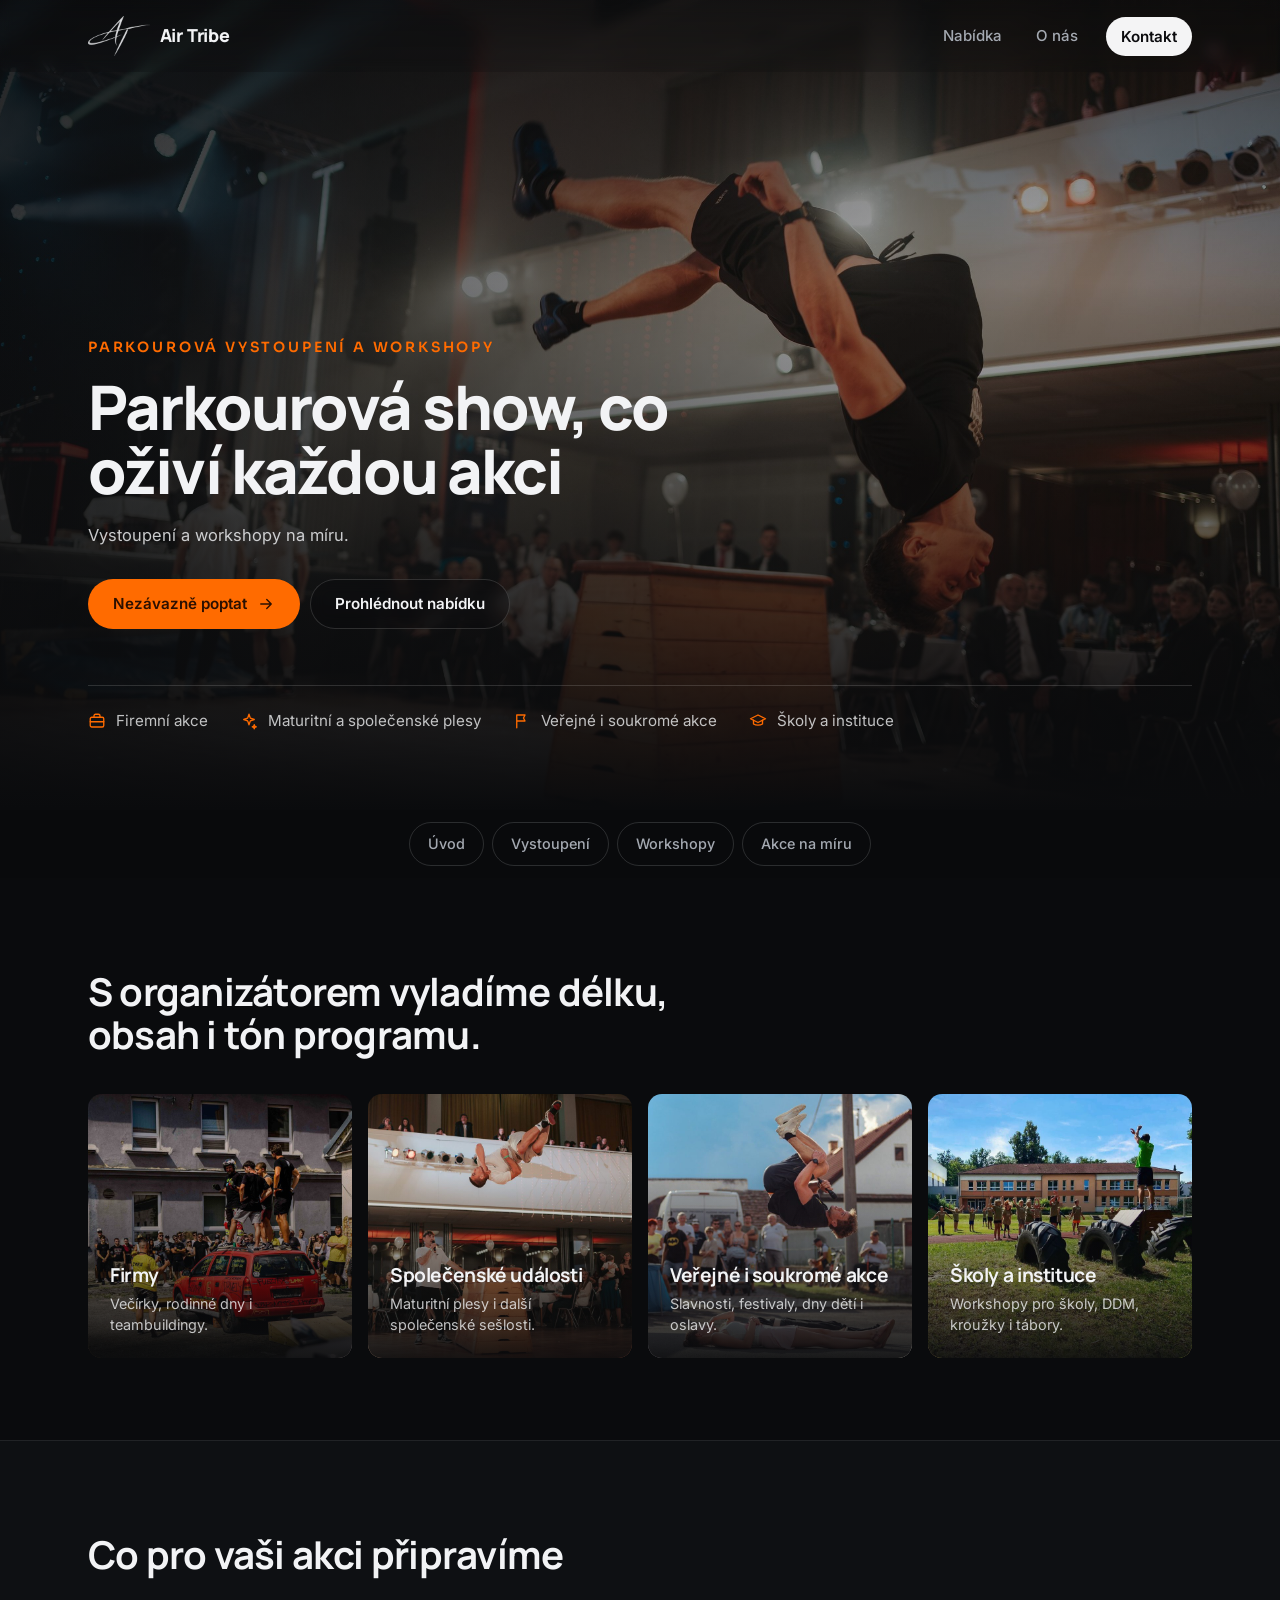
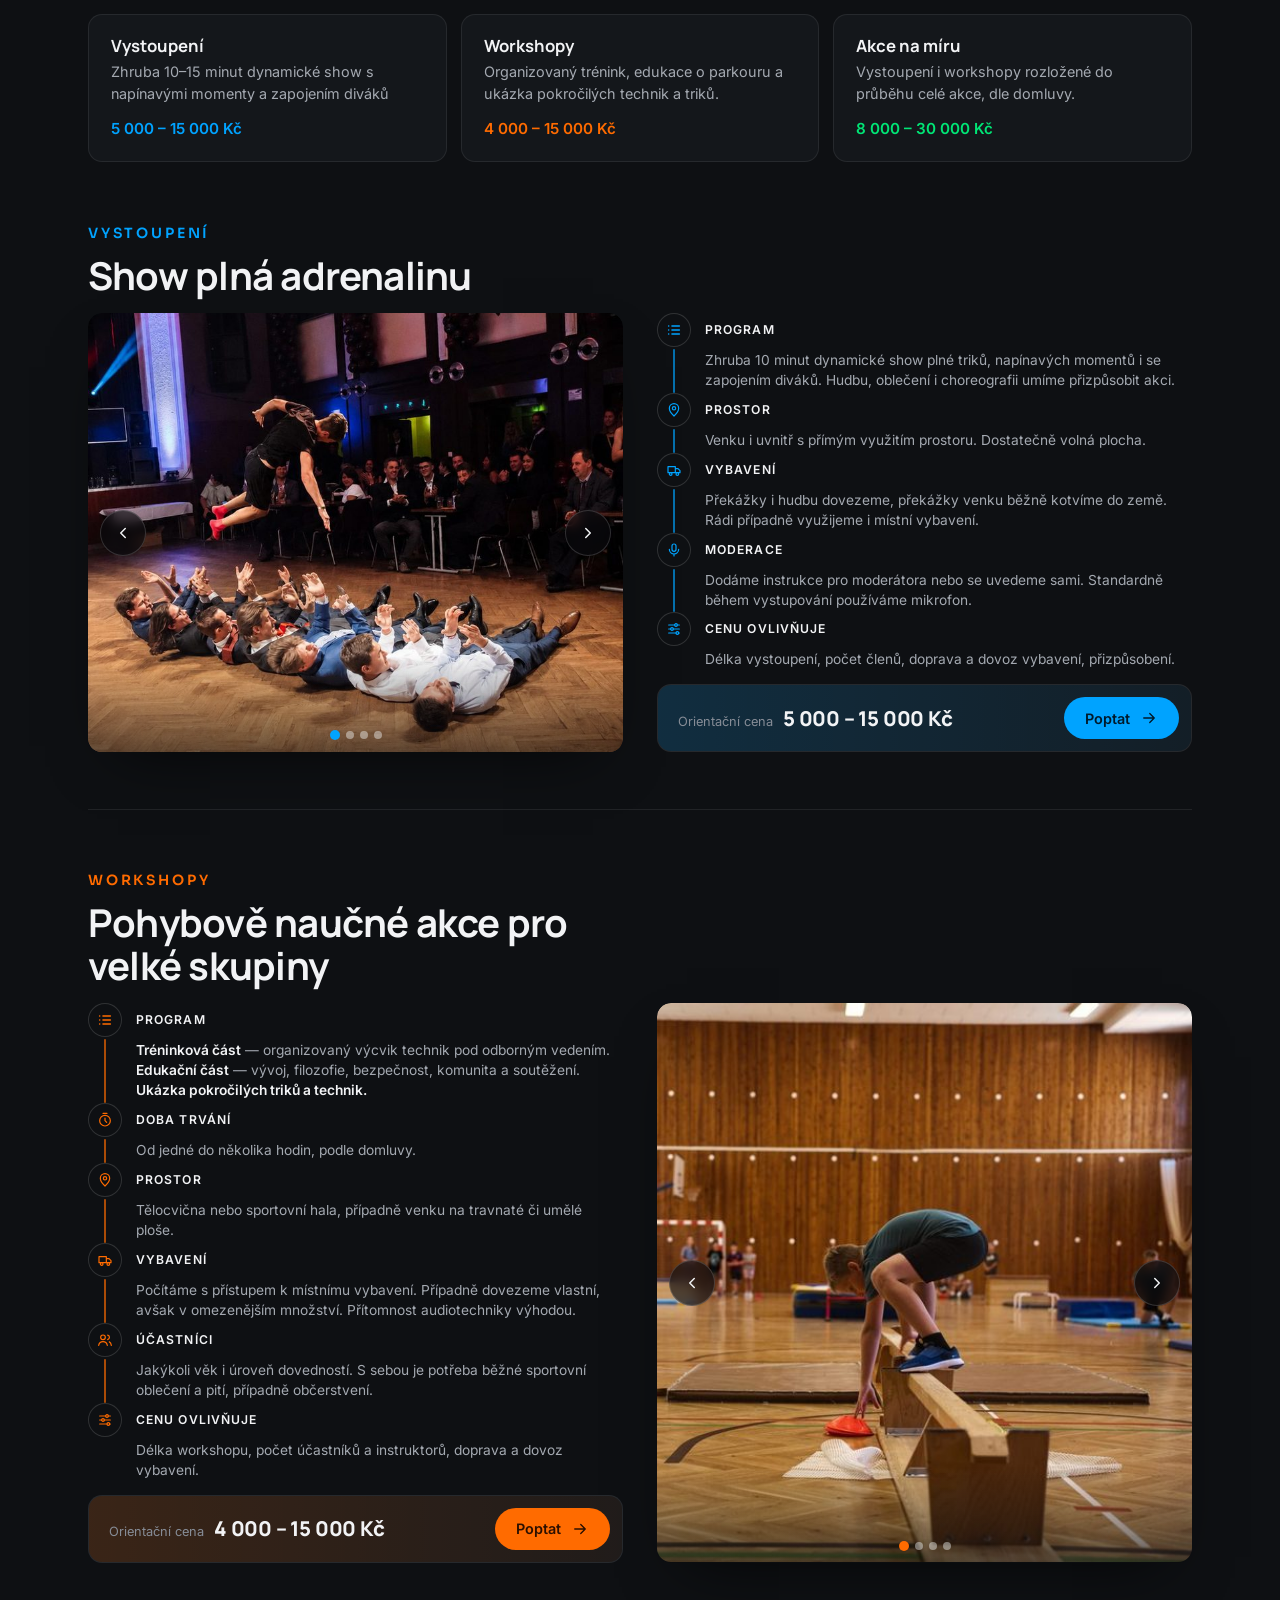
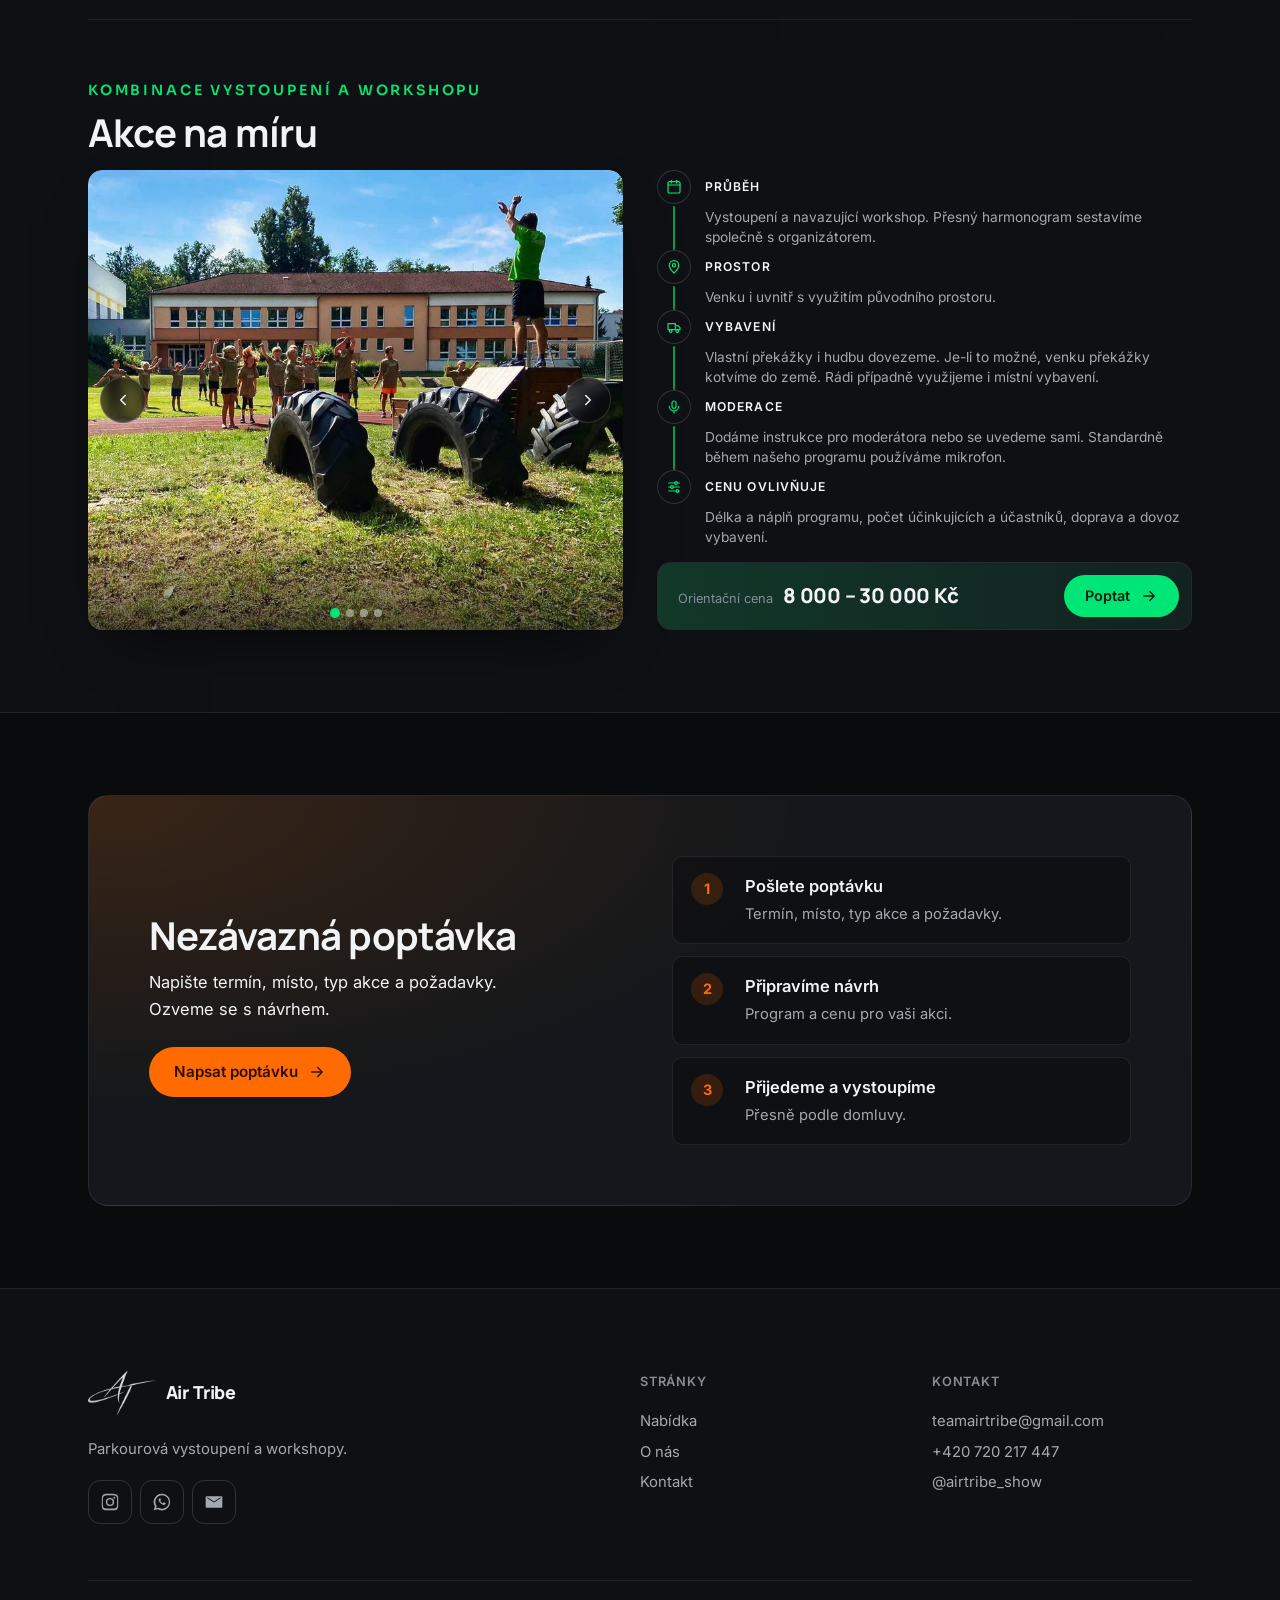
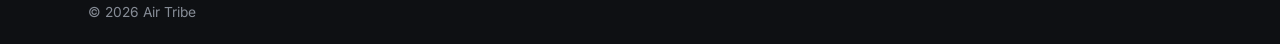
==== commit 023039e6: "Add files via upload" ====
--- a/index.html
+++ b/index.html
@@ -7,9 +7,9 @@
   <meta name="description" content="Parkourová show a workshopy pro firemní akce, maturitní a společenské plesy, veřejné i soukromé akce, školy a instituce. Program na míru, vlastní vybavení, zkušený tým." />
   <meta name="robots" content="index, follow" />
   <link rel="canonical" href="https://airtribe.show/" />
-  <link rel="icon" href="favicon.ico?v=2026-10-07e" sizes="any" />
-  <link rel="icon" type="image/png" sizes="32x32" href="img/ikony/icon-32.png?v=2026-10-07e" />
-  <link rel="apple-touch-icon" sizes="180x180" href="img/ikony/icon-180.png?v=2026-10-07e" />
+  <link rel="icon" href="favicon.ico?v=2026-10-07g" sizes="any" />
+  <link rel="icon" type="image/png" sizes="32x32" href="img/ikony/icon-32.png?v=2026-10-07g" />
+  <link rel="apple-touch-icon" sizes="180x180" href="img/ikony/icon-180.png?v=2026-10-07g" />
   <link rel="manifest" href="site.webmanifest" />
   <meta name="theme-color" content="#0a0b0d" />
   <meta property="og:type" content="website" />
@@ -26,7 +26,7 @@
   <!-- Písmo úvodního štítku má vlastní odkaz: kdyby se nestáhlo,
        nepoloží to s sebou i Inter a Manrope. -->
   <link href="https://fonts.googleapis.com/css2?family=Sora:wght@600&display=swap" rel="stylesheet" />
-  <link rel="stylesheet" href="style.css?v=2026-10-07e" />
+  <link rel="stylesheet" href="style.css?v=2026-10-07g" />
 </head>
 <body>
   <a class="skip" href="#obsah">Přeskočit na obsah</a>
@@ -61,7 +61,7 @@
 
   <!-- ============ ÚVOD ============ -->
   <section class="hero" id="uvod">
-    <div class="hero-media"><picture><source media="(max-width: 760px)" srcset="img/hero/hero-1-uzky.jpg?v=2026-10-07e"><img src="img/hero/hero-1.jpg?v=2026-10-07e" srcset="img/hero/hero-1-800.jpg?v=2026-10-07e 800w, img/hero/hero-1.jpg?v=2026-10-07e 2400w" sizes="100vw" alt="Air Tribe při parkourovém vystoupení" decoding="async" fetchpriority="high" class="is-on" style="--pos:58% 32%;--pos-uzky:70% 30%"></picture><img class="h-siroka" data-src="img/hero/hero-2.jpg?v=2026-10-07e" data-srcset="img/hero/hero-2-800.jpg?v=2026-10-07e 800w, img/hero/hero-2.jpg?v=2026-10-07e 2400w" sizes="100vw" alt="Členové Air Tribe na střeše auta při vystoupení na venkovní akci" decoding="async" aria-hidden="true" style="--pos:54% 42%"><img class="h-siroka" data-src="img/hero/hero-3.jpg?v=2026-10-07e" data-srcset="img/hero/hero-3-800.jpg?v=2026-10-07e 800w, img/hero/hero-3.jpg?v=2026-10-07e 2400w" sizes="100vw" alt="Salto před diváky na maturitním plese" decoding="async" aria-hidden="true" style="--pos:55% 35%"><img class="h-siroka" data-src="img/hero/hero-4.jpg?v=2026-10-07e" data-srcset="img/hero/hero-4-800.jpg?v=2026-10-07e 800w, img/hero/hero-4.jpg?v=2026-10-07e 2400w" sizes="100vw" alt="Salto z bedny při vystoupení v plesovém sále" decoding="async" aria-hidden="true" style="--pos:50% 34%"><img class="h-siroka" data-src="img/hero/hero-5.jpg?v=2026-10-07e" data-srcset="img/hero/hero-5-800.jpg?v=2026-10-07e 800w, img/hero/hero-5.jpg?v=2026-10-07e 1477w" sizes="100vw" alt="Parkourový workshop pro děti na školním hřišti" decoding="async" aria-hidden="true" style="--pos:55% 40%"><img class="h-siroka" data-src="img/hero/hero-6.jpg?v=2026-10-07e" data-srcset="img/hero/hero-6-800.jpg?v=2026-10-07e 800w, img/hero/hero-6.jpg?v=2026-10-07e 2400w" sizes="100vw" alt="Salto nad ležícím divákem v plesovém sále" decoding="async" aria-hidden="true" style="--pos:50% 35%"><img class="h-siroka" data-src="img/hero/hero-7.jpg?v=2026-10-07e" data-srcset="img/hero/hero-7-800.jpg?v=2026-10-07e 800w, img/hero/hero-7.jpg?v=2026-10-07e 2400w" sizes="100vw" alt="Vystoupení Air Tribe na slavnosti pod širým nebem" decoding="async" aria-hidden="true" style="--pos:50% 40%"><img class="h-siroka" data-src="img/hero/hero-8.jpg?v=2026-10-07e" data-srcset="img/hero/hero-8-800.jpg?v=2026-10-07e 800w, img/hero/hero-8.jpg?v=2026-10-07e 1534w" sizes="100vw" alt="Salto přes řadu ležících hostů na večerní akci" decoding="async" aria-hidden="true" style="--pos:50% 42%"><img class="h-uzka" data-src="img/hero/hero-2-uzky.jpg?v=2026-10-07e" alt="Salto na pódiu maturitního plesu" decoding="async" aria-hidden="true" style="--pos-uzky:55% 34%"><img class="h-uzka" data-src="img/hero/hero-3-uzky.jpg?v=2026-10-07e" alt="Parkourový workshop pro děti na školním hřišti" decoding="async" aria-hidden="true" style="--pos-uzky:55% 40%"><img class="h-uzka" data-src="img/hero/hero-4-uzky.jpg?v=2026-10-07e" alt="Dva členové Air Tribe v saltě nad překážkou pod širým nebem" decoding="async" aria-hidden="true" style="--pos-uzky:55% 28%"><img class="h-uzka" data-src="img/hero/hero-5-uzky.jpg?v=2026-10-07e" alt="Salto z bedny při vystoupení v plesovém sále" decoding="async" aria-hidden="true" style="--pos-uzky:52% 32%"></div>
+    <div class="hero-media"><picture><source media="(max-width: 760px)" srcset="img/hero/hero-1-uzky.jpg?v=2026-10-07g"><img src="img/hero/hero-1.jpg?v=2026-10-07g" srcset="img/hero/hero-1-800.jpg?v=2026-10-07g 800w, img/hero/hero-1.jpg?v=2026-10-07g 2400w" sizes="100vw" alt="Air Tribe při parkourovém vystoupení" decoding="async" fetchpriority="high" class="is-on" style="--pos:58% 32%;--pos-uzky:70% 30%"></picture><img class="h-siroka" data-src="img/hero/hero-2.jpg?v=2026-10-07g" data-srcset="img/hero/hero-2-800.jpg?v=2026-10-07g 800w, img/hero/hero-2.jpg?v=2026-10-07g 2400w" sizes="100vw" alt="Členové Air Tribe na střeše auta při vystoupení na venkovní akci" decoding="async" aria-hidden="true" style="--pos:54% 42%"><img class="h-siroka" data-src="img/hero/hero-3.jpg?v=2026-10-07g" data-srcset="img/hero/hero-3-800.jpg?v=2026-10-07g 800w, img/hero/hero-3.jpg?v=2026-10-07g 2400w" sizes="100vw" alt="Salto před diváky na maturitním plese" decoding="async" aria-hidden="true" style="--pos:55% 35%"><img class="h-siroka" data-src="img/hero/hero-4.jpg?v=2026-10-07g" data-srcset="img/hero/hero-4-800.jpg?v=2026-10-07g 800w, img/hero/hero-4.jpg?v=2026-10-07g 2400w" sizes="100vw" alt="Salto z bedny při vystoupení v plesovém sále" decoding="async" aria-hidden="true" style="--pos:50% 34%"><img class="h-siroka" data-src="img/hero/hero-5.jpg?v=2026-10-07g" data-srcset="img/hero/hero-5-800.jpg?v=2026-10-07g 800w, img/hero/hero-5.jpg?v=2026-10-07g 1477w" sizes="100vw" alt="Parkourový workshop pro děti na školním hřišti" decoding="async" aria-hidden="true" style="--pos:55% 40%"><img class="h-siroka" data-src="img/hero/hero-6.jpg?v=2026-10-07g" data-srcset="img/hero/hero-6-800.jpg?v=2026-10-07g 800w, img/hero/hero-6.jpg?v=2026-10-07g 2400w" sizes="100vw" alt="Salto nad ležícím divákem v plesovém sále" decoding="async" aria-hidden="true" style="--pos:50% 35%"><img class="h-siroka" data-src="img/hero/hero-7.jpg?v=2026-10-07g" data-srcset="img/hero/hero-7-800.jpg?v=2026-10-07g 800w, img/hero/hero-7.jpg?v=2026-10-07g 2400w" sizes="100vw" alt="Vystoupení Air Tribe na slavnosti pod širým nebem" decoding="async" aria-hidden="true" style="--pos:50% 40%"><img class="h-siroka" data-src="img/hero/hero-8.jpg?v=2026-10-07g" data-srcset="img/hero/hero-8-800.jpg?v=2026-10-07g 800w, img/hero/hero-8.jpg?v=2026-10-07g 1534w" sizes="100vw" alt="Salto přes řadu ležících hostů na večerní akci" decoding="async" aria-hidden="true" style="--pos:50% 42%"><img class="h-uzka" data-src="img/hero/hero-2-uzky.jpg?v=2026-10-07g" alt="Salto na pódiu maturitního plesu" decoding="async" aria-hidden="true" style="--pos-uzky:55% 34%"><img class="h-uzka" data-src="img/hero/hero-3-uzky.jpg?v=2026-10-07g" alt="Parkourový workshop pro děti na školním hřišti" decoding="async" aria-hidden="true" style="--pos-uzky:55% 40%"><img class="h-uzka" data-src="img/hero/hero-4-uzky.jpg?v=2026-10-07g" alt="Dva členové Air Tribe v saltě nad překážkou pod širým nebem" decoding="async" aria-hidden="true" style="--pos-uzky:55% 28%"><img class="h-uzka" data-src="img/hero/hero-5-uzky.jpg?v=2026-10-07g" alt="Salto z bedny při vystoupení v plesovém sále" decoding="async" aria-hidden="true" style="--pos-uzky:52% 32%"></div>
     <div class="wrap">
       <span class="eyebrow">Parkourová vystoupení a workshopy</span>
       <h1 class="h1">Parkourová show, co oživí každou akci</h1>
@@ -260,6 +260,6 @@
     </div>
   </footer>
 
-  <script src="main.js?v=2026-10-07e" defer></script>
+  <script src="main.js?v=2026-10-07g" defer></script>
 </body>
 </html>
--- a/style.css
+++ b/style.css
@@ -814,6 +814,10 @@
 .drawer { width: min(1220px, calc(100vw - 16px)); max-height: none; padding: 0; border: 0; background: transparent; box-shadow: none; overflow: visible; }
 .drawer[open] { display: grid; grid-template-columns: auto minmax(0, 1fr) auto; align-items: center; gap: 14px; }
 .drawer-panel { position: relative; min-width: 0; background: var(--bg-2); border: 1px solid var(--line-2); border-radius: calc(var(--radius) + 4px); overflow: hidden; box-shadow: 0 40px 100px -30px rgba(0,0,0,.9); max-height: calc(100dvh - 24px); overflow-y: auto; overscroll-behavior: contain; }
+/* Sousední medailonky stojí po stranách mimo panel — `clip` je zahodí,
+   aniž by z vodorovné osy udělal rolovatelnou plochu (starší prohlížeče
+   pravidlo přeskočí a drží se `overflow: hidden` výš). */
+.drawer-panel { overflow-x: clip; }
 .drawer .drawer-nav { width: 46px; height: 46px; background: var(--surface-2); border-color: var(--line-2); backdrop-filter: none; -webkit-backdrop-filter: none; }
 .drawer .drawer-nav:hover { background: var(--accent); border-color: var(--accent); color: var(--accent-ink); }
 .drawer .drawer-top { inset: 14px 14px auto auto; }
@@ -1238,6 +1242,9 @@
    dlaždice působila rozhozeně. Na počítači zůstávají vpravo, na telefonu
    jdou pod sebe přes celou šířku. */
 #spoluprace + .section .cta .btn-row { justify-content: flex-end; }
+@media (min-width: 701px) {
+  #spoluprace + .section .cta .btn-row { flex-direction: column; align-items: stretch; width: max-content; margin-left: auto; }
+}
 @media (max-width: 700px) {
   #spoluprace + .section .cta .btn-row { gap: 12px; }
   #spoluprace + .section .cta .btn-row .btn { flex: 1 1 100%; }
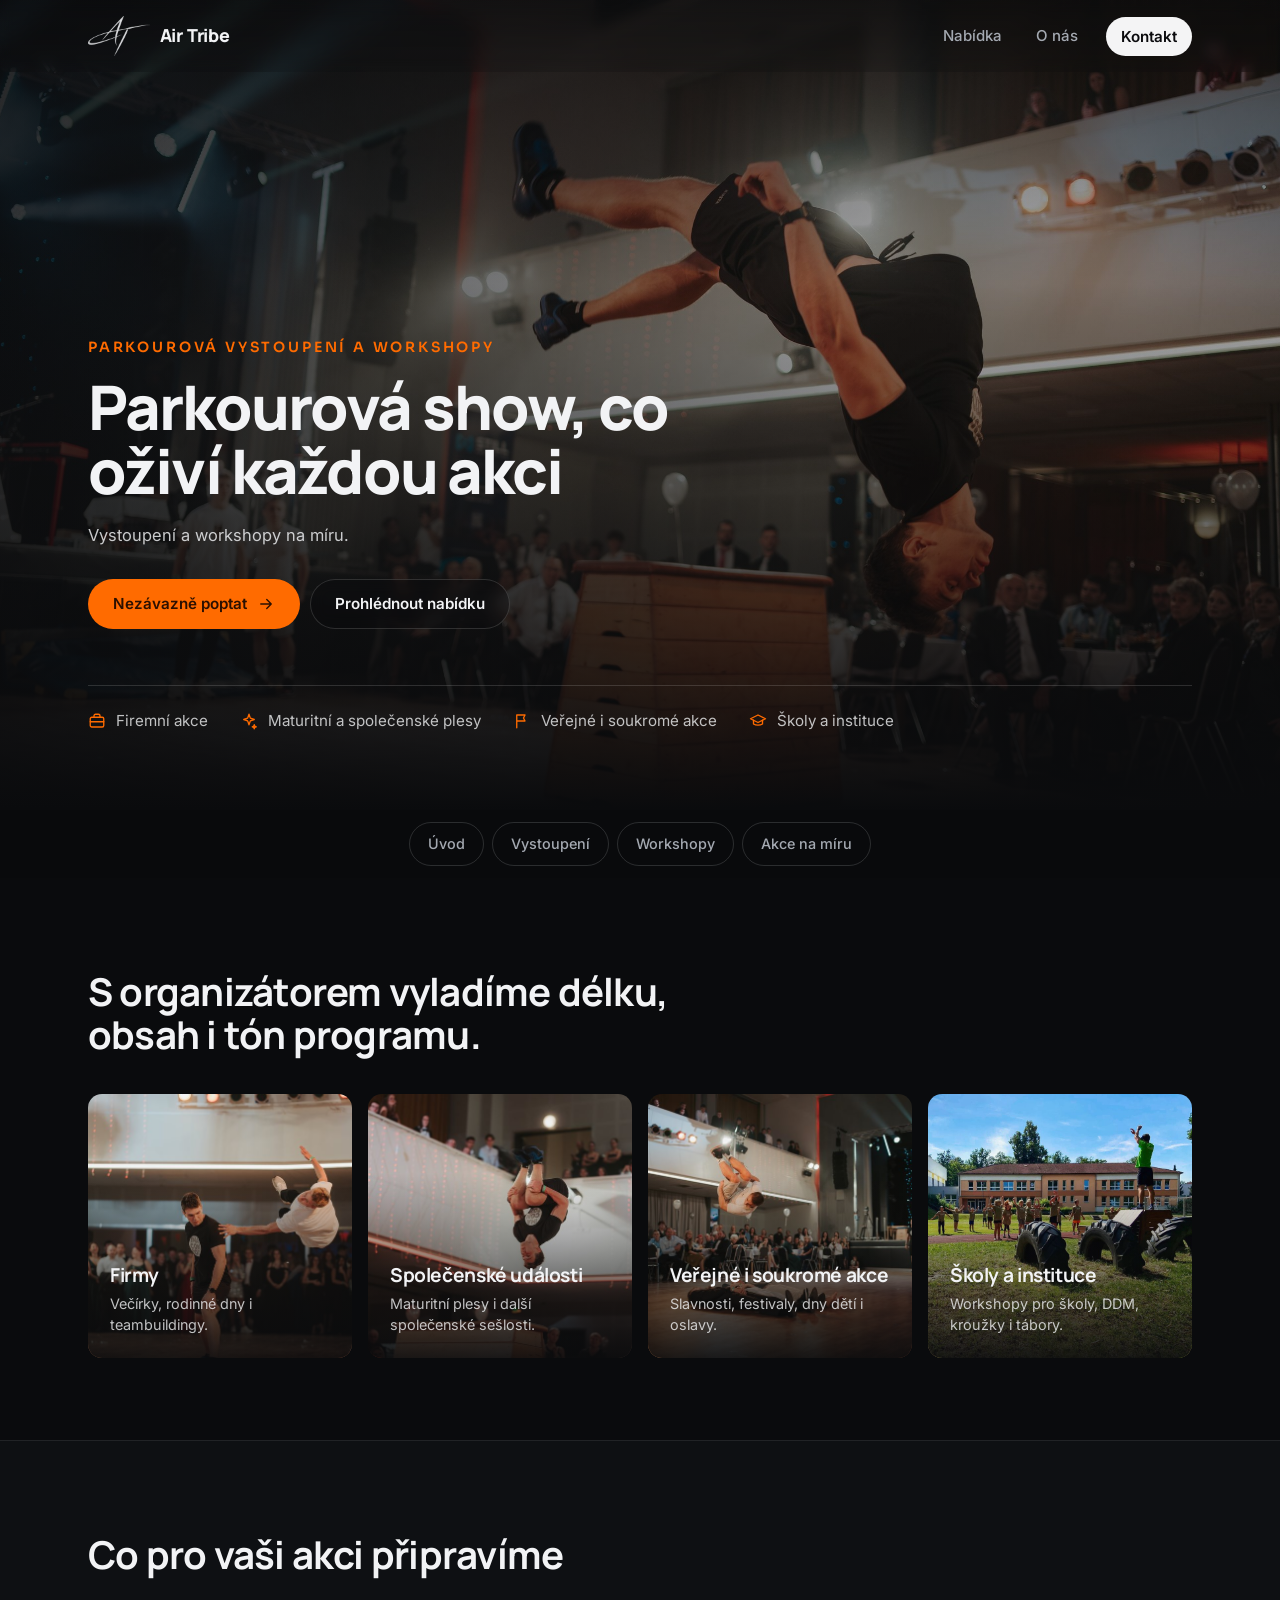
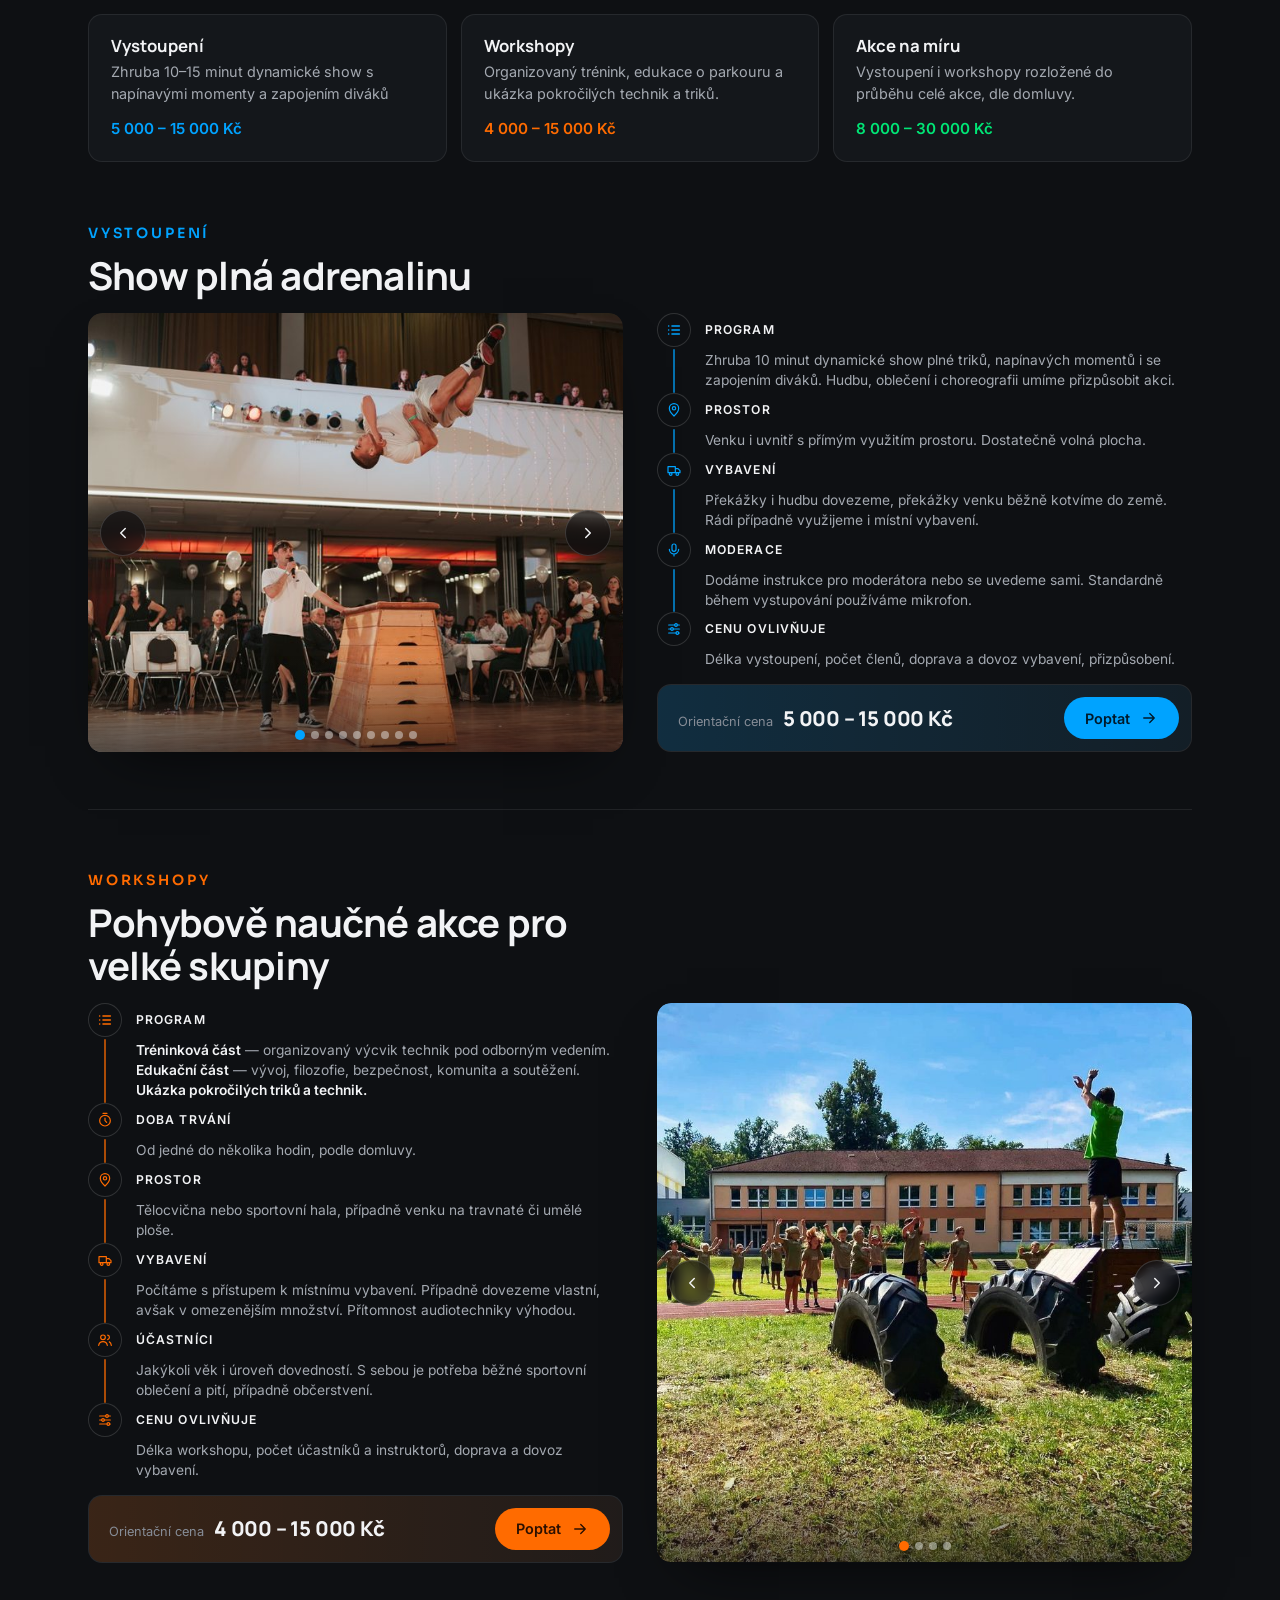
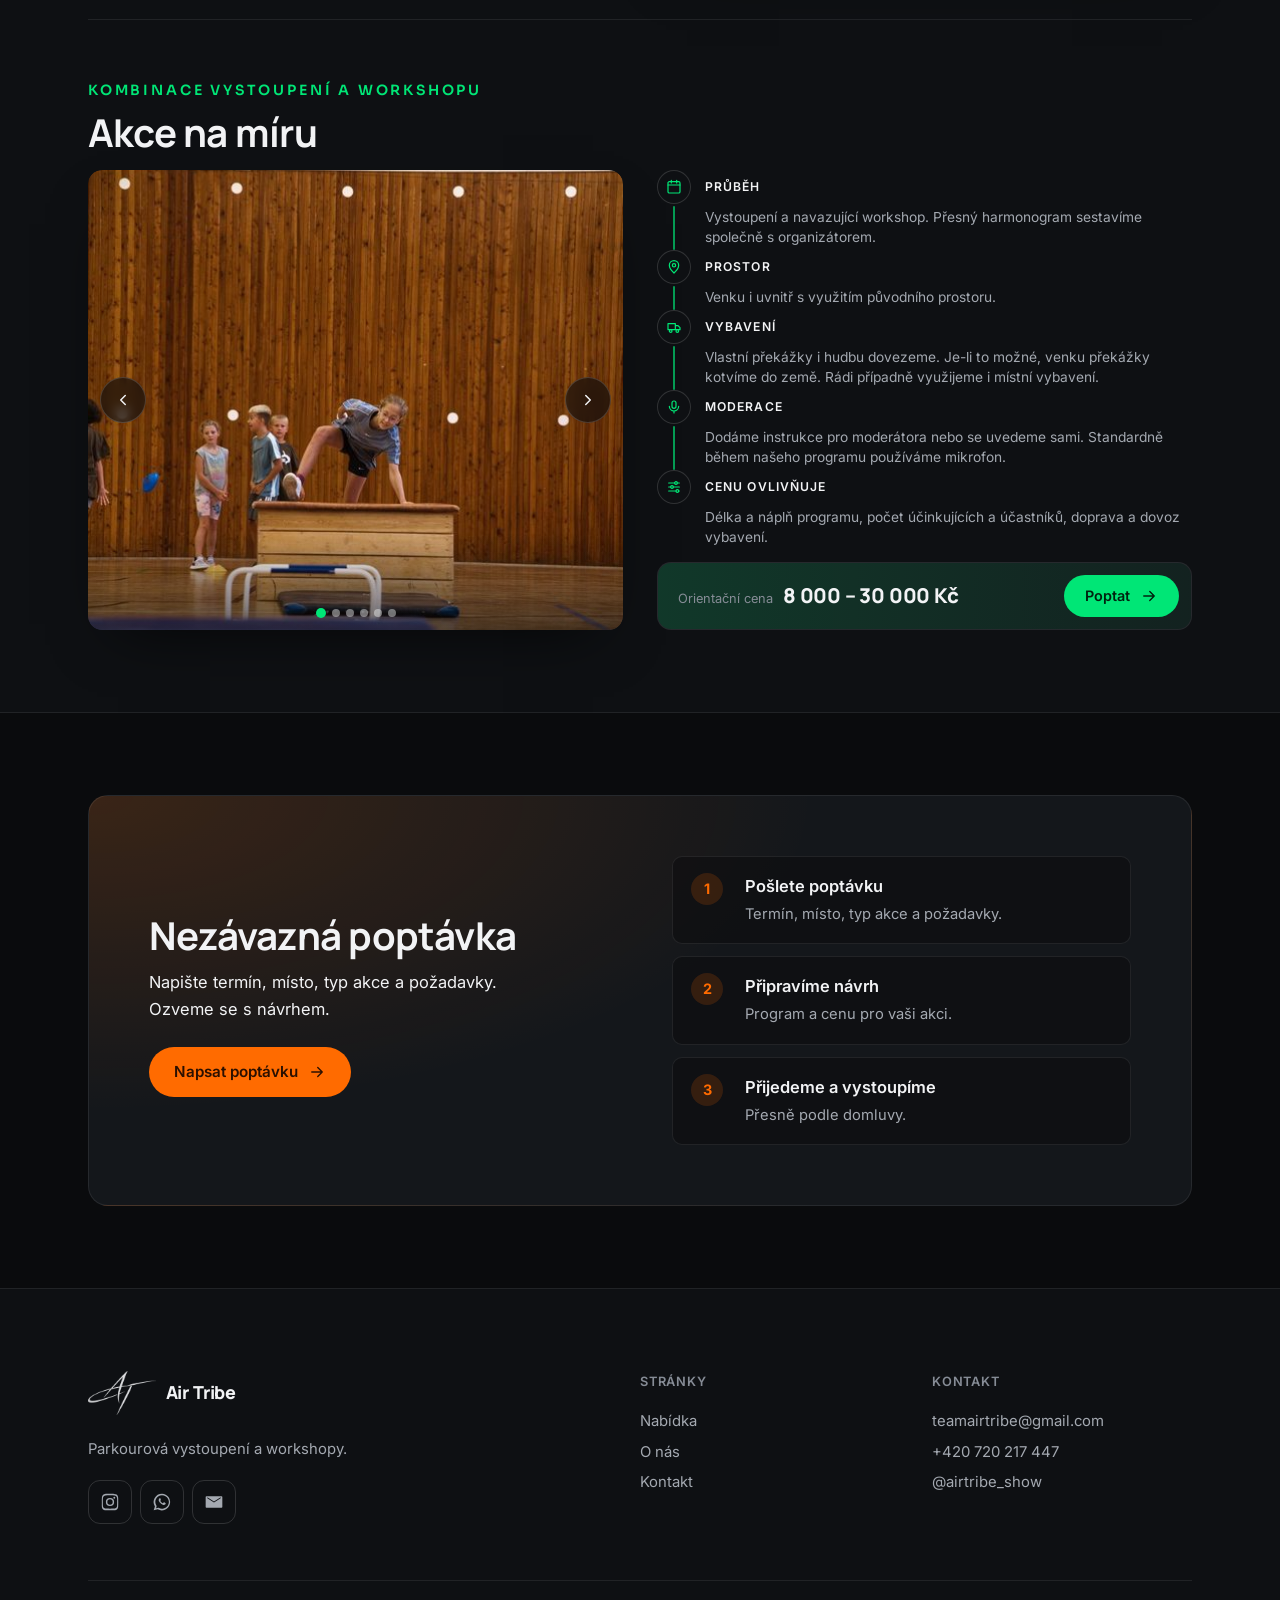
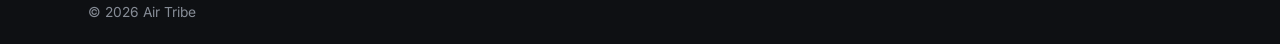
==== commit 53fea4b3: "Add files via upload" ====
--- a/index.html
+++ b/index.html
@@ -7,9 +7,9 @@
   <meta name="description" content="Parkourová show a workshopy pro firemní akce, maturitní a společenské plesy, veřejné i soukromé akce, školy a instituce. Program na míru, vlastní vybavení, zkušený tým." />
   <meta name="robots" content="index, follow" />
   <link rel="canonical" href="https://airtribe.show/" />
-  <link rel="icon" href="favicon.ico?v=2026-10-07g" sizes="any" />
-  <link rel="icon" type="image/png" sizes="32x32" href="img/ikony/icon-32.png?v=2026-10-07g" />
-  <link rel="apple-touch-icon" sizes="180x180" href="img/ikony/icon-180.png?v=2026-10-07g" />
+  <link rel="icon" href="favicon.ico?v=2026-10-07i" sizes="any" />
+  <link rel="icon" type="image/png" sizes="32x32" href="img/ikony/icon-32.png?v=2026-10-07i" />
+  <link rel="apple-touch-icon" sizes="180x180" href="img/ikony/icon-180.png?v=2026-10-07i" />
   <link rel="manifest" href="site.webmanifest" />
   <meta name="theme-color" content="#0a0b0d" />
   <meta property="og:type" content="website" />
@@ -26,7 +26,7 @@
   <!-- Písmo úvodního štítku má vlastní odkaz: kdyby se nestáhlo,
        nepoloží to s sebou i Inter a Manrope. -->
   <link href="https://fonts.googleapis.com/css2?family=Sora:wght@600&display=swap" rel="stylesheet" />
-  <link rel="stylesheet" href="style.css?v=2026-10-07g" />
+  <link rel="stylesheet" href="style.css?v=2026-10-07i" />
 </head>
 <body>
   <a class="skip" href="#obsah">Přeskočit na obsah</a>
@@ -61,7 +61,7 @@
 
   <!-- ============ ÚVOD ============ -->
   <section class="hero" id="uvod">
-    <div class="hero-media"><picture><source media="(max-width: 760px)" srcset="img/hero/hero-1-uzky.jpg?v=2026-10-07g"><img src="img/hero/hero-1.jpg?v=2026-10-07g" srcset="img/hero/hero-1-800.jpg?v=2026-10-07g 800w, img/hero/hero-1.jpg?v=2026-10-07g 2400w" sizes="100vw" alt="Air Tribe při parkourovém vystoupení" decoding="async" fetchpriority="high" class="is-on" style="--pos:58% 32%;--pos-uzky:70% 30%"></picture><img class="h-siroka" data-src="img/hero/hero-2.jpg?v=2026-10-07g" data-srcset="img/hero/hero-2-800.jpg?v=2026-10-07g 800w, img/hero/hero-2.jpg?v=2026-10-07g 2400w" sizes="100vw" alt="Členové Air Tribe na střeše auta při vystoupení na venkovní akci" decoding="async" aria-hidden="true" style="--pos:54% 42%"><img class="h-siroka" data-src="img/hero/hero-3.jpg?v=2026-10-07g" data-srcset="img/hero/hero-3-800.jpg?v=2026-10-07g 800w, img/hero/hero-3.jpg?v=2026-10-07g 2400w" sizes="100vw" alt="Salto před diváky na maturitním plese" decoding="async" aria-hidden="true" style="--pos:55% 35%"><img class="h-siroka" data-src="img/hero/hero-4.jpg?v=2026-10-07g" data-srcset="img/hero/hero-4-800.jpg?v=2026-10-07g 800w, img/hero/hero-4.jpg?v=2026-10-07g 2400w" sizes="100vw" alt="Salto z bedny při vystoupení v plesovém sále" decoding="async" aria-hidden="true" style="--pos:50% 34%"><img class="h-siroka" data-src="img/hero/hero-5.jpg?v=2026-10-07g" data-srcset="img/hero/hero-5-800.jpg?v=2026-10-07g 800w, img/hero/hero-5.jpg?v=2026-10-07g 1477w" sizes="100vw" alt="Parkourový workshop pro děti na školním hřišti" decoding="async" aria-hidden="true" style="--pos:55% 40%"><img class="h-siroka" data-src="img/hero/hero-6.jpg?v=2026-10-07g" data-srcset="img/hero/hero-6-800.jpg?v=2026-10-07g 800w, img/hero/hero-6.jpg?v=2026-10-07g 2400w" sizes="100vw" alt="Salto nad ležícím divákem v plesovém sále" decoding="async" aria-hidden="true" style="--pos:50% 35%"><img class="h-siroka" data-src="img/hero/hero-7.jpg?v=2026-10-07g" data-srcset="img/hero/hero-7-800.jpg?v=2026-10-07g 800w, img/hero/hero-7.jpg?v=2026-10-07g 2400w" sizes="100vw" alt="Vystoupení Air Tribe na slavnosti pod širým nebem" decoding="async" aria-hidden="true" style="--pos:50% 40%"><img class="h-siroka" data-src="img/hero/hero-8.jpg?v=2026-10-07g" data-srcset="img/hero/hero-8-800.jpg?v=2026-10-07g 800w, img/hero/hero-8.jpg?v=2026-10-07g 1534w" sizes="100vw" alt="Salto přes řadu ležících hostů na večerní akci" decoding="async" aria-hidden="true" style="--pos:50% 42%"><img class="h-uzka" data-src="img/hero/hero-2-uzky.jpg?v=2026-10-07g" alt="Salto na pódiu maturitního plesu" decoding="async" aria-hidden="true" style="--pos-uzky:55% 34%"><img class="h-uzka" data-src="img/hero/hero-3-uzky.jpg?v=2026-10-07g" alt="Parkourový workshop pro děti na školním hřišti" decoding="async" aria-hidden="true" style="--pos-uzky:55% 40%"><img class="h-uzka" data-src="img/hero/hero-4-uzky.jpg?v=2026-10-07g" alt="Dva členové Air Tribe v saltě nad překážkou pod širým nebem" decoding="async" aria-hidden="true" style="--pos-uzky:55% 28%"><img class="h-uzka" data-src="img/hero/hero-5-uzky.jpg?v=2026-10-07g" alt="Salto z bedny při vystoupení v plesovém sále" decoding="async" aria-hidden="true" style="--pos-uzky:52% 32%"></div>
+    <div class="hero-media"><picture><source media="(max-width: 760px)" srcset="img/hero/hero-1-uzky.jpg?v=2026-10-07i"><img src="img/hero/hero-1.jpg?v=2026-10-07i" srcset="img/hero/hero-1-800.jpg?v=2026-10-07i 800w, img/hero/hero-1.jpg?v=2026-10-07i 2400w" sizes="100vw" alt="Air Tribe při parkourovém vystoupení" decoding="async" fetchpriority="high" class="is-on" style="--pos:58% 32%;--pos-uzky:55% 34%"></picture><img class="h-siroka" data-src="img/hero/hero-2.jpg?v=2026-10-07i" data-srcset="img/hero/hero-2-800.jpg?v=2026-10-07i 800w, img/hero/hero-2.jpg?v=2026-10-07i 2400w" sizes="100vw" alt="Salto vysoko ve vzduchu při vystoupení pod širým nebem" decoding="async" aria-hidden="true" style="--pos:38% 42%"><img class="h-siroka" data-src="img/hero/hero-3.jpg?v=2026-10-07i" data-srcset="img/hero/hero-3-800.jpg?v=2026-10-07i 800w, img/hero/hero-3.jpg?v=2026-10-07i 2400w" sizes="100vw" alt="Salto nad ležícím divákem v plesovém sále" decoding="async" aria-hidden="true" style="--pos:50% 35%"><img class="h-siroka" data-src="img/hero/hero-4.jpg?v=2026-10-07i" data-srcset="img/hero/hero-4-800.jpg?v=2026-10-07i 800w, img/hero/hero-4.jpg?v=2026-10-07i 2400w" sizes="100vw" alt="Členové Air Tribe na střeše auta při vystoupení na venkovní akci" decoding="async" aria-hidden="true" style="--pos:54% 42%"><img class="h-siroka" data-src="img/hero/hero-5.jpg?v=2026-10-07i" data-srcset="img/hero/hero-5-800.jpg?v=2026-10-07i 800w, img/hero/hero-5.jpg?v=2026-10-07i 1534w" sizes="100vw" alt="Salto přes řadu ležících hostů na večerní akci" decoding="async" aria-hidden="true" style="--pos:50% 42%"><img class="h-siroka" data-src="img/hero/hero-6.jpg?v=2026-10-07i" data-srcset="img/hero/hero-6-800.jpg?v=2026-10-07i 800w, img/hero/hero-6.jpg?v=2026-10-07i 2400w" sizes="100vw" alt="Vystoupení Air Tribe na slavnosti pod širým nebem" decoding="async" aria-hidden="true" style="--pos:50% 40%"><img class="h-siroka" data-src="img/hero/hero-7.jpg?v=2026-10-07i" data-srcset="img/hero/hero-7-800.jpg?v=2026-10-07i 800w, img/hero/hero-7.jpg?v=2026-10-07i 2400w" sizes="100vw" alt="Salto z bedny při vystoupení v plesovém sále" decoding="async" aria-hidden="true" style="--pos:50% 34%"><img class="h-siroka" data-src="img/hero/hero-8.jpg?v=2026-10-07i" data-srcset="img/hero/hero-8-800.jpg?v=2026-10-07i 800w, img/hero/hero-8.jpg?v=2026-10-07i 1477w" sizes="100vw" alt="Parkourový workshop pro děti na školním hřišti" decoding="async" aria-hidden="true" style="--pos:55% 40%"><img class="h-siroka" data-src="img/hero/hero-9.jpg?v=2026-10-07i" data-srcset="img/hero/hero-9-800.jpg?v=2026-10-07i 800w, img/hero/hero-9.jpg?v=2026-10-07i 2400w" sizes="100vw" alt="Salto před diváky na maturitním plese" decoding="async" aria-hidden="true" style="--pos:55% 35%"><img class="h-siroka" data-src="img/hero/hero-10.jpg?v=2026-10-07i" data-srcset="img/hero/hero-10-800.jpg?v=2026-10-07i 800w, img/hero/hero-10.jpg?v=2026-10-07i 2400w" sizes="100vw" alt="Salto nad řadou ležících diváků na letní slavnosti" decoding="async" aria-hidden="true" style="--pos:50% 40%"><img class="h-uzka" data-src="img/hero/hero-2-uzky.jpg?v=2026-10-07i" alt="Salto přes řadu ležících diváků na akci obce" decoding="async" aria-hidden="true" style="--pos-uzky:70% 30%"><img class="h-uzka" data-src="img/hero/hero-3-uzky.jpg?v=2026-10-07i" alt="Salto z bedny při vystoupení v plesovém sále" decoding="async" aria-hidden="true" style="--pos-uzky:52% 32%"><img class="h-uzka" data-src="img/hero/hero-4-uzky.jpg?v=2026-10-07i" alt="Parkourový workshop pro děti na školním hřišti" decoding="async" aria-hidden="true" style="--pos-uzky:55% 40%"><img class="h-uzka" data-src="img/hero/hero-5-uzky.jpg?v=2026-10-07i" alt="Dva členové Air Tribe v saltě nad překážkou pod širým nebem" decoding="async" aria-hidden="true" style="--pos-uzky:55% 28%"></div>
     <div class="wrap">
       <span class="eyebrow">Parkourová vystoupení a workshopy</span>
       <h1 class="h1">Parkourová show, co oživí každou akci</h1>
@@ -99,7 +99,7 @@
       </div>
       <div class="audience">
         <div class="aud" data-reveal style="--d:0s">
-          <img src="img/vystoupeni/vystoupeni-2.jpg" srcset="img/vystoupeni/vystoupeni-2-800.jpg 800w, img/vystoupeni/vystoupeni-2.jpg 1400w" sizes="(max-width: 700px) 100vw, 50vw" decoding="async" alt="Vystoupení Air Tribe na firemní akci" loading="lazy">
+          <img src="img/vystoupeni/vystoupeni-2.jpg" srcset="img/vystoupeni/vystoupeni-2-800.jpg 800w, img/vystoupeni/vystoupeni-2.jpg 933w" sizes="(max-width: 700px) 100vw, 50vw" decoding="async" alt="Vystoupení Air Tribe na firemní akci" loading="lazy">
           <h3>Firmy</h3>
           <p>Večírky, rodinné dny i teambuildingy.</p>
         </div>
@@ -109,7 +109,7 @@
           <p>Maturitní plesy i další společenské sešlosti.</p>
         </div>
         <div class="aud" data-reveal style="--d:0.12s">
-          <img src="img/vystoupeni/vystoupeni-4.jpg" srcset="img/vystoupeni/vystoupeni-4-800.jpg 800w, img/vystoupeni/vystoupeni-4.jpg 1365w" sizes="(max-width: 700px) 100vw, 50vw" decoding="async" alt="Venkovní vystoupení před diváky" loading="lazy">
+          <img src="img/vystoupeni/vystoupeni-4.jpg" srcset="img/vystoupeni/vystoupeni-4-800.jpg 800w, img/vystoupeni/vystoupeni-4.jpg 1400w" sizes="(max-width: 700px) 100vw, 50vw" decoding="async" alt="Venkovní vystoupení před diváky" loading="lazy">
           <h3>Veřejné i soukromé akce</h3>
           <p>Slavnosti, festivaly, dny dětí i oslavy.</p>
         </div>
@@ -145,7 +145,7 @@
           </div>
         </header>
         <div class="pkg-body">
-          <div class="pkg-gal carousel car-compact" data-carousel data-per-view="1,1,1" data-interval="0" tabindex="0" role="region" aria-roledescription="karusel" aria-label="Fotky — Vystoupení" data-reveal><div class="car-stage"><div class="car-viewport"><div class="car-track"><div class="car-slide"><figure class="pkg-shot"><img src="img/vystoupeni/vystoupeni-1.jpg" srcset="img/vystoupeni/vystoupeni-1-800.jpg 800w, img/vystoupeni/vystoupeni-1.jpg 1400w" sizes="(max-width: 700px) 100vw, 50vw" decoding="async" alt="Salto nad diváky při vystoupení na plese"></figure></div><div class="car-slide"><figure class="pkg-shot"><img src="img/vystoupeni/vystoupeni-5.jpg" srcset="img/vystoupeni/vystoupeni-5-800.jpg 800w, img/vystoupeni/vystoupeni-5.jpg 1400w" sizes="(max-width: 700px) 100vw, 50vw" decoding="async" alt="Salto při vystoupení na maturitním plese" loading="lazy"></figure></div><div class="car-slide"><figure class="pkg-shot"><img src="img/vystoupeni/vystoupeni-2.jpg" srcset="img/vystoupeni/vystoupeni-2-800.jpg 800w, img/vystoupeni/vystoupeni-2.jpg 1400w" sizes="(max-width: 700px) 100vw, 50vw" decoding="async" alt="Vystoupení Air Tribe na firemní akci" loading="lazy"></figure></div><div class="car-slide"><figure class="pkg-shot"><img src="img/vystoupeni/vystoupeni-4.jpg" srcset="img/vystoupeni/vystoupeni-4-800.jpg 800w, img/vystoupeni/vystoupeni-4.jpg 1400w" sizes="(max-width: 700px) 100vw, 50vw" decoding="async" alt="Venkovní vystoupení před publikem" loading="lazy"></figure></div></div></div></div><div class="car-ctr"><button class="icon-btn car-arrow" type="button" data-prev aria-label="Předchozí fotka"><svg viewBox="0 0 24 24" aria-hidden="true"><path d="m15 18-6-6 6-6"/></svg></button><div class="car-dots" aria-label="Výběr fotky"></div><button class="icon-btn car-arrow" type="button" data-next aria-label="Další fotka"><svg viewBox="0 0 24 24" aria-hidden="true"><path d="m9 18 6-6-6-6"/></svg></button></div></div>
+          <div class="pkg-gal carousel car-compact" data-carousel data-per-view="1,1,1" data-interval="0" tabindex="0" role="region" aria-roledescription="karusel" aria-label="Fotky — Vystoupení" data-reveal><div class="car-stage"><div class="car-viewport"><div class="car-track"><div class="car-slide"><figure class="pkg-shot" style="--vyrez:50% 36%"><img src="img/vystoupeni/vystoupeni-5.jpg" srcset="img/vystoupeni/vystoupeni-5-800.jpg 800w, img/vystoupeni/vystoupeni-5.jpg 1400w" sizes="(max-width: 700px) 100vw, 50vw" decoding="async" alt="Salto nad bednou při vystoupení na plese"></figure></div><div class="car-slide"><figure class="pkg-shot" style="--vyrez:50% 42%"><img data-src="img/vystoupeni/vystoupeni-10.jpg" loading="lazy" data-srcset="img/vystoupeni/vystoupeni-10-800.jpg 800w, img/vystoupeni/vystoupeni-10.jpg 1400w" data-sizes="(max-width: 700px) 100vw, 50vw" decoding="async" alt="Salto do chytu parťáka při vystoupení na letní slavnosti"></figure></div><div class="car-slide"><figure class="pkg-shot" style="--vyrez:50% 40%"><img data-src="img/vystoupeni/vystoupeni-1.jpg" loading="lazy" data-srcset="img/vystoupeni/vystoupeni-1-800.jpg 800w, img/vystoupeni/vystoupeni-1.jpg 1400w" data-sizes="(max-width: 700px) 100vw, 50vw" decoding="async" alt="Salto přes bednu při vystoupení ve společenském sále"></figure></div><div class="car-slide"><figure class="pkg-shot" style="--vyrez:50% 44%"><img data-src="img/vystoupeni/vystoupeni-9.jpg" loading="lazy" data-srcset="img/vystoupeni/vystoupeni-9-800.jpg 800w, img/vystoupeni/vystoupeni-9.jpg 1400w" data-sizes="(max-width: 700px) 100vw, 50vw" decoding="async" alt="Let nad trávníkem při vystoupení na letní slavnosti"></figure></div><div class="car-slide"><figure class="pkg-shot" style="--vyrez:50% 40%"><img data-src="img/vystoupeni/vystoupeni-4.jpg" loading="lazy" data-srcset="img/vystoupeni/vystoupeni-4-800.jpg 800w, img/vystoupeni/vystoupeni-4.jpg 1400w" data-sizes="(max-width: 700px) 100vw, 50vw" decoding="async" alt="Salto nad ležícím divákem v plesovém sále"></figure></div><div class="car-slide"><figure class="pkg-shot" style="--vyrez:50% 42%"><img data-src="img/vystoupeni/vystoupeni-12.jpg" loading="lazy" data-srcset="img/vystoupeni/vystoupeni-12-800.jpg 800w, img/vystoupeni/vystoupeni-12.jpg 1400w" data-sizes="(max-width: 700px) 100vw, 50vw" decoding="async" alt="Salto nad ležícím kolegou na letní slavnosti"></figure></div><div class="car-slide"><figure class="pkg-shot" style="--vyrez:50% 40%"><img data-src="img/vystoupeni/vystoupeni-3.jpg" loading="lazy" data-srcset="img/vystoupeni/vystoupeni-3-800.jpg 800w, img/vystoupeni/vystoupeni-3.jpg 1400w" data-sizes="(max-width: 700px) 100vw, 50vw" decoding="async" alt="Salto vysoko nad bednou v plesovém sále"></figure></div><div class="car-slide"><figure class="pkg-shot" style="--vyrez:50% 34%"><img data-src="img/vystoupeni/vystoupeni-7.jpg" loading="lazy" data-srcset="img/vystoupeni/vystoupeni-7-800.jpg 800w, img/vystoupeni/vystoupeni-7.jpg 1050w" data-sizes="(max-width: 700px) 100vw, 50vw" decoding="async" alt="Salto přes stůl při vystoupení na ulici"></figure></div><div class="car-slide"><figure class="pkg-shot" style="--vyrez:50% 42%"><img data-src="img/vystoupeni/vystoupeni-13.jpg" loading="lazy" data-srcset="img/vystoupeni/vystoupeni-13-800.jpg 800w, img/vystoupeni/vystoupeni-13.jpg 1400w" data-sizes="(max-width: 700px) 100vw, 50vw" decoding="async" alt="Salto nad ležícím kolegou před stanem na letní slavnosti"></figure></div></div></div></div><div class="car-ctr"><button class="icon-btn car-arrow" type="button" data-prev aria-label="Předchozí fotka"><svg viewBox="0 0 24 24" aria-hidden="true"><path d="m15 18-6-6 6-6"/></svg></button><div class="car-dots" aria-label="Výběr fotky"></div><button class="icon-btn car-arrow" type="button" data-next aria-label="Další fotka"><svg viewBox="0 0 24 24" aria-hidden="true"><path d="m9 18 6-6-6-6"/></svg></button></div></div>
           <div class="pkg-col" data-reveal style="--d:.06s">
             <dl class="pkg-specs" id="specs-vystoupeni">
             <div class="ps"><dt><button class="ps-btn" type="button" aria-expanded="false"><svg viewBox="0 0 24 24" fill="none" stroke="currentColor" stroke-width="2.4" stroke-linecap="round" stroke-linejoin="round" aria-hidden="true"><path d="M9 6h11M9 12h11M9 18h11"/><path d="M4 6h.01M4 12h.01M4 18h.01"/></svg><span class="ps-label">Program</span><svg class="ps-chev" viewBox="0 0 24 24" aria-hidden="true" fill="currentColor"><path d="M7 10l5 5 5-5z"/></svg></button></dt><dd class="ps-body">Zhruba 10 minut dynamické show plné triků, napínavých momentů i se zapojením diváků. Hudbu, oblečení i choreografii umíme přizpůsobit akci.</dd></div>
@@ -167,7 +167,7 @@
           </div>
         </header>
         <div class="pkg-body">
-          <div class="pkg-gal carousel car-compact" data-carousel data-per-view="1,1,1" data-interval="0" tabindex="0" role="region" aria-roledescription="karusel" aria-label="Fotky — Workshopy" data-reveal><div class="car-stage"><div class="car-viewport"><div class="car-track"><div class="car-slide"><figure class="pkg-shot" style="--vyrez:78% 50%"><img src="img/workshopy/workshop-3.jpg" srcset="img/workshopy/workshop-3-800.jpg 800w, img/workshopy/workshop-3.jpg 1400w" sizes="(max-width: 700px) 100vw, 50vw" decoding="async" alt="Nácvik parkouru na workshopu v tělocvičně"></figure></div><div class="car-slide"><figure class="pkg-shot" style="--vyrez:50% 36%"><img src="img/workshopy/workshop-2.jpg" srcset="img/workshopy/workshop-2-800.jpg 800w, img/workshopy/workshop-2.jpg 1400w" sizes="(max-width: 700px) 100vw, 50vw" decoding="async" alt="Skupina dětí na workshopu parkouru" loading="lazy"></figure></div><div class="car-slide"><figure class="pkg-shot" style="--vyrez:50% 44%"><img src="img/workshopy/workshop-4.jpg" srcset="img/workshopy/workshop-4-800.jpg 800w, img/workshopy/workshop-4.jpg 1400w" sizes="(max-width: 700px) 100vw, 50vw" decoding="async" alt="Lezení po žebřinách při workshopu" loading="lazy"></figure></div><div class="car-slide"><figure class="pkg-shot"><img src="img/workshopy/workshop-1.jpg" srcset="img/workshopy/workshop-1-800.jpg 800w, img/workshopy/workshop-1.jpg 1400w" sizes="(max-width: 700px) 100vw, 50vw" decoding="async" alt="Workshop parkouru na školní akci venku" loading="lazy"></figure></div></div></div></div><div class="car-ctr"><button class="icon-btn car-arrow" type="button" data-prev aria-label="Předchozí fotka"><svg viewBox="0 0 24 24" aria-hidden="true"><path d="m15 18-6-6 6-6"/></svg></button><div class="car-dots" aria-label="Výběr fotky"></div><button class="icon-btn car-arrow" type="button" data-next aria-label="Další fotka"><svg viewBox="0 0 24 24" aria-hidden="true"><path d="m9 18 6-6-6-6"/></svg></button></div></div>
+          <div class="pkg-gal carousel car-compact" data-carousel data-per-view="1,1,1" data-interval="0" tabindex="0" role="region" aria-roledescription="karusel" aria-label="Fotky — Workshopy" data-reveal><div class="car-stage"><div class="car-viewport"><div class="car-track"><div class="car-slide"><figure class="pkg-shot"><img src="img/workshopy/workshop-1.jpg" srcset="img/workshopy/workshop-1-800.jpg 800w, img/workshopy/workshop-1.jpg 1400w" sizes="(max-width: 700px) 100vw, 50vw" decoding="async" alt="Workshop parkouru na školní akci venku"></figure></div><div class="car-slide"><figure class="pkg-shot" style="--vyrez:78% 50%"><img data-src="img/workshopy/workshop-3.jpg" loading="lazy" data-srcset="img/workshopy/workshop-3-800.jpg 800w, img/workshopy/workshop-3.jpg 1400w" data-sizes="(max-width: 700px) 100vw, 50vw" decoding="async" alt="Nácvik parkouru na workshopu v tělocvičně"></figure></div><div class="car-slide"><figure class="pkg-shot" style="--vyrez:50% 40%"><img data-src="img/workshopy/workshop-5.jpg" loading="lazy" data-srcset="img/workshopy/workshop-5-800.jpg 800w, img/workshopy/workshop-5.jpg 1400w" data-sizes="(max-width: 700px) 100vw, 50vw" decoding="async" alt="Ukázka skoku přes bednu na workshopu v tělocvičně"></figure></div><div class="car-slide"><figure class="pkg-shot" style="--vyrez:50% 44%"><img data-src="img/workshopy/workshop-4.jpg" loading="lazy" data-srcset="img/workshopy/workshop-4-800.jpg 800w, img/workshopy/workshop-4.jpg 933w" data-sizes="(max-width: 700px) 100vw, 50vw" decoding="async" alt="Lezení po žebřinách při workshopu"></figure></div></div></div></div><div class="car-ctr"><button class="icon-btn car-arrow" type="button" data-prev aria-label="Předchozí fotka"><svg viewBox="0 0 24 24" aria-hidden="true"><path d="m15 18-6-6 6-6"/></svg></button><div class="car-dots" aria-label="Výběr fotky"></div><button class="icon-btn car-arrow" type="button" data-next aria-label="Další fotka"><svg viewBox="0 0 24 24" aria-hidden="true"><path d="m9 18 6-6-6-6"/></svg></button></div></div>
           <div class="pkg-col" data-reveal style="--d:.06s">
             <dl class="pkg-specs" id="specs-workshopy">
             <div class="ps is-tall"><dt><button class="ps-btn" type="button" aria-expanded="false"><svg viewBox="0 0 24 24" fill="none" stroke="currentColor" stroke-width="2.4" stroke-linecap="round" stroke-linejoin="round" aria-hidden="true"><path d="M9 6h11M9 12h11M9 18h11"/><path d="M4 6h.01M4 12h.01M4 18h.01"/></svg><span class="ps-label">Program</span><svg class="ps-chev" viewBox="0 0 24 24" aria-hidden="true" fill="currentColor"><path d="M7 10l5 5 5-5z"/></svg></button></dt><dd class="ps-body"><b>Tréninková část</b> — organizovaný výcvik technik pod odborným vedením.<br><b>Edukační část</b> — vývoj, filozofie, bezpečnost, komunita a soutěžení.<br><b>Ukázka pokročilých triků a technik.</b></dd></div>
@@ -190,7 +190,7 @@
           </div>
         </header>
         <div class="pkg-body">
-          <div class="pkg-gal carousel car-compact" data-carousel data-per-view="1,1,1" data-interval="0" tabindex="0" role="region" aria-roledescription="karusel" aria-label="Fotky — Akce na míru" data-reveal><div class="car-stage"><div class="car-viewport"><div class="car-track"><div class="car-slide"><figure class="pkg-shot"><img src="img/workshopy/workshop-1.jpg" srcset="img/workshopy/workshop-1-800.jpg 800w, img/workshopy/workshop-1.jpg 1400w" sizes="(max-width: 700px) 100vw, 50vw" decoding="async" alt="Program s vystoupením a workshopem venku"></figure></div><div class="car-slide"><figure class="pkg-shot"><img src="img/vystoupeni/vystoupeni-6.jpg" srcset="img/vystoupeni/vystoupeni-6-800.jpg 800w, img/vystoupeni/vystoupeni-6.jpg 1400w" sizes="(max-width: 700px) 100vw, 50vw" decoding="async" alt="Salto na venkovní akci před publikem" loading="lazy"></figure></div><div class="car-slide"><figure class="pkg-shot"><img src="img/vystoupeni/vystoupeni-3.jpg" srcset="img/vystoupeni/vystoupeni-3-800.jpg 800w, img/vystoupeni/vystoupeni-3.jpg 1400w" sizes="(max-width: 700px) 100vw, 50vw" decoding="async" alt="Vystoupení s překážkou ve společenském sále" loading="lazy"></figure></div><div class="car-slide"><figure class="pkg-shot" style="--vyrez:50% 36%"><img src="img/workshopy/workshop-2.jpg" srcset="img/workshopy/workshop-2-800.jpg 800w, img/workshopy/workshop-2.jpg 1400w" sizes="(max-width: 700px) 100vw, 50vw" decoding="async" alt="Děti si zkoušejí parkour po vystoupení" loading="lazy"></figure></div></div></div></div><div class="car-ctr"><button class="icon-btn car-arrow" type="button" data-prev aria-label="Předchozí fotka"><svg viewBox="0 0 24 24" aria-hidden="true"><path d="m15 18-6-6 6-6"/></svg></button><div class="car-dots" aria-label="Výběr fotky"></div><button class="icon-btn car-arrow" type="button" data-next aria-label="Další fotka"><svg viewBox="0 0 24 24" aria-hidden="true"><path d="m9 18 6-6-6-6"/></svg></button></div></div>
+          <div class="pkg-gal carousel car-compact" data-carousel data-per-view="1,1,1" data-interval="0" tabindex="0" role="region" aria-roledescription="karusel" aria-label="Fotky — Akce na míru" data-reveal><div class="car-stage"><div class="car-viewport"><div class="car-track"><div class="car-slide"><figure class="pkg-shot" style="--vyrez:50% 36%"><img src="img/workshopy/workshop-2.jpg" srcset="img/workshopy/workshop-2-800.jpg 800w, img/workshopy/workshop-2.jpg 933w" sizes="(max-width: 700px) 100vw, 50vw" decoding="async" alt="Skupina dětí na workshopu parkouru"></figure></div><div class="car-slide"><figure class="pkg-shot" style="--vyrez:50% 34%"><img data-src="img/vystoupeni/vystoupeni-8.jpg" loading="lazy" data-srcset="img/vystoupeni/vystoupeni-8-800.jpg 800w, img/vystoupeni/vystoupeni-8.jpg 933w" data-sizes="(max-width: 700px) 100vw, 50vw" decoding="async" alt="Salto nad ležícím kolegou při vystoupení na ulici"></figure></div><div class="car-slide"><figure class="pkg-shot" style="--vyrez:50% 45%"><img data-src="img/workshopy/workshop-6.jpg" loading="lazy" decoding="async" alt="Rozcvička s dětmi na workshopu v tělocvičně"></figure></div><div class="car-slide"><figure class="pkg-shot" style="--vyrez:50% 40%"><img data-src="img/vystoupeni/vystoupeni-2.jpg" loading="lazy" data-srcset="img/vystoupeni/vystoupeni-2-800.jpg 800w, img/vystoupeni/vystoupeni-2.jpg 933w" data-sizes="(max-width: 700px) 100vw, 50vw" decoding="async" alt="Vystoupení na parketu plesu před diváky"></figure></div><div class="car-slide"><figure class="pkg-shot" style="--vyrez:50% 26%"><img data-src="img/vystoupeni/vystoupeni-11.jpg" loading="lazy" data-srcset="img/vystoupeni/vystoupeni-11-800.jpg 800w, img/vystoupeni/vystoupeni-11.jpg 1400w" data-sizes="(max-width: 700px) 100vw, 50vw" decoding="async" alt="Salto před diváky na letní slavnosti"></figure></div><div class="car-slide"><figure class="pkg-shot" style="--vyrez:50% 46%"><img data-src="img/vystoupeni/vystoupeni-6.jpg" loading="lazy" data-srcset="img/vystoupeni/vystoupeni-6-800.jpg 800w, img/vystoupeni/vystoupeni-6.jpg 1400w" data-sizes="(max-width: 700px) 100vw, 50vw" decoding="async" alt="Pyramida na střeše auta při vystoupení na srazu"></figure></div></div></div></div><div class="car-ctr"><button class="icon-btn car-arrow" type="button" data-prev aria-label="Předchozí fotka"><svg viewBox="0 0 24 24" aria-hidden="true"><path d="m15 18-6-6 6-6"/></svg></button><div class="car-dots" aria-label="Výběr fotky"></div><button class="icon-btn car-arrow" type="button" data-next aria-label="Další fotka"><svg viewBox="0 0 24 24" aria-hidden="true"><path d="m9 18 6-6-6-6"/></svg></button></div></div>
           <div class="pkg-col" data-reveal style="--d:.06s">
             <dl class="pkg-specs" id="specs-akce-na-miru">
             <div class="ps"><dt><button class="ps-btn" type="button" aria-expanded="false"><svg viewBox="0 0 24 24" fill="none" stroke="currentColor" stroke-width="1.8" stroke-linecap="round" stroke-linejoin="round" aria-hidden="true"><rect x="3" y="4" width="18" height="17" rx="2"/><path d="M3 9h18M8 2v4M16 2v4"/></svg><span class="ps-label">Průběh</span><svg class="ps-chev" viewBox="0 0 24 24" aria-hidden="true" fill="currentColor"><path d="M7 10l5 5 5-5z"/></svg></button></dt><dd class="ps-body">Vystoupení a navazující workshop. Přesný harmonogram sestavíme společně s organizátorem.</dd></div>
@@ -260,6 +260,6 @@
     </div>
   </footer>
 
-  <script src="main.js?v=2026-10-07g" defer></script>
+  <script src="main.js?v=2026-10-07i" defer></script>
 </body>
 </html>
--- a/style.css
+++ b/style.css
@@ -691,7 +691,11 @@
 .ah-facts b { font-family: var(--head); font-weight: 700; font-size: 1rem; line-height: 1.25; }
 .ah-facts li > span:last-child { font-size: .82rem; color: var(--muted); line-height: 1.3; }
 
-.ah-mosaic { --g: 12px; display: grid; grid-template-columns: minmax(0, 1fr) minmax(0, 1.083fr); gap: var(--g); align-content: center; justify-content: center; position: absolute; inset: 0; margin: auto; height: 100%; width: auto; aspect-ratio: .962; max-width: 100%; }
+/* Sloupce i poměr mozaiky dopočítává gen/mozaika_fotky.py z poměrů fotek:
+   každá dlaždice má tvar své fotky (nic se neořezává) a oba sloupce díky
+   tomu vyjdou stejně vysoké. Po výměně fotek obě čísla přepsat podle toho,
+   co skript vypíše. */
+.ah-mosaic { --g: 12px; display: grid; grid-template-columns: minmax(0, 1fr) minmax(0, 1.038fr); gap: var(--g); align-content: center; justify-content: center; position: absolute; inset: 0; margin: auto; height: 100%; width: auto; aspect-ratio: .9057; max-width: 100%; }
 .am-col { display: flex; flex-direction: column; gap: var(--g); }
 .am { margin: 0; position: relative; overflow: hidden; aspect-ratio: var(--ar, 1); border-radius: var(--radius); background: var(--surface); box-shadow: var(--shadow); transition: opacity .8s var(--ease), transform .8s var(--ease); transition-delay: var(--d, 0s); }
 .am[data-reveal] { transform: translateY(14px); }
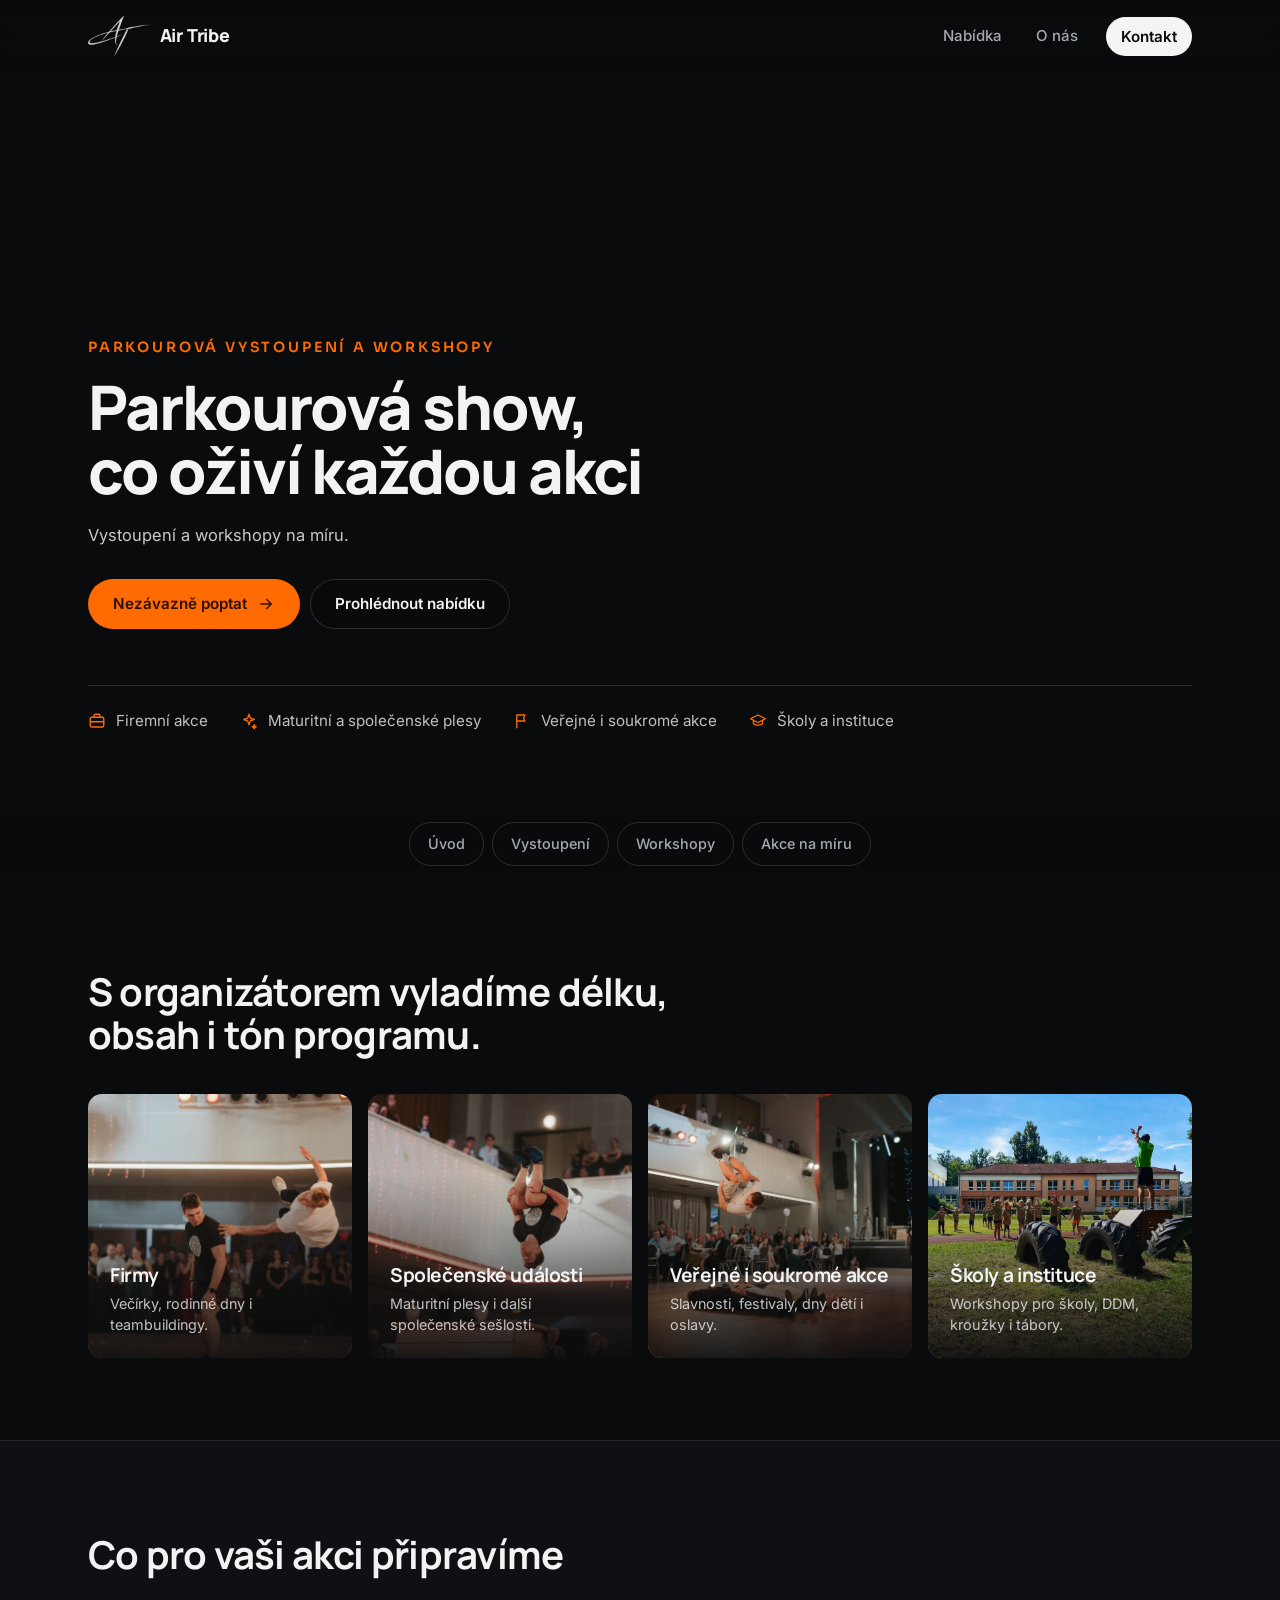
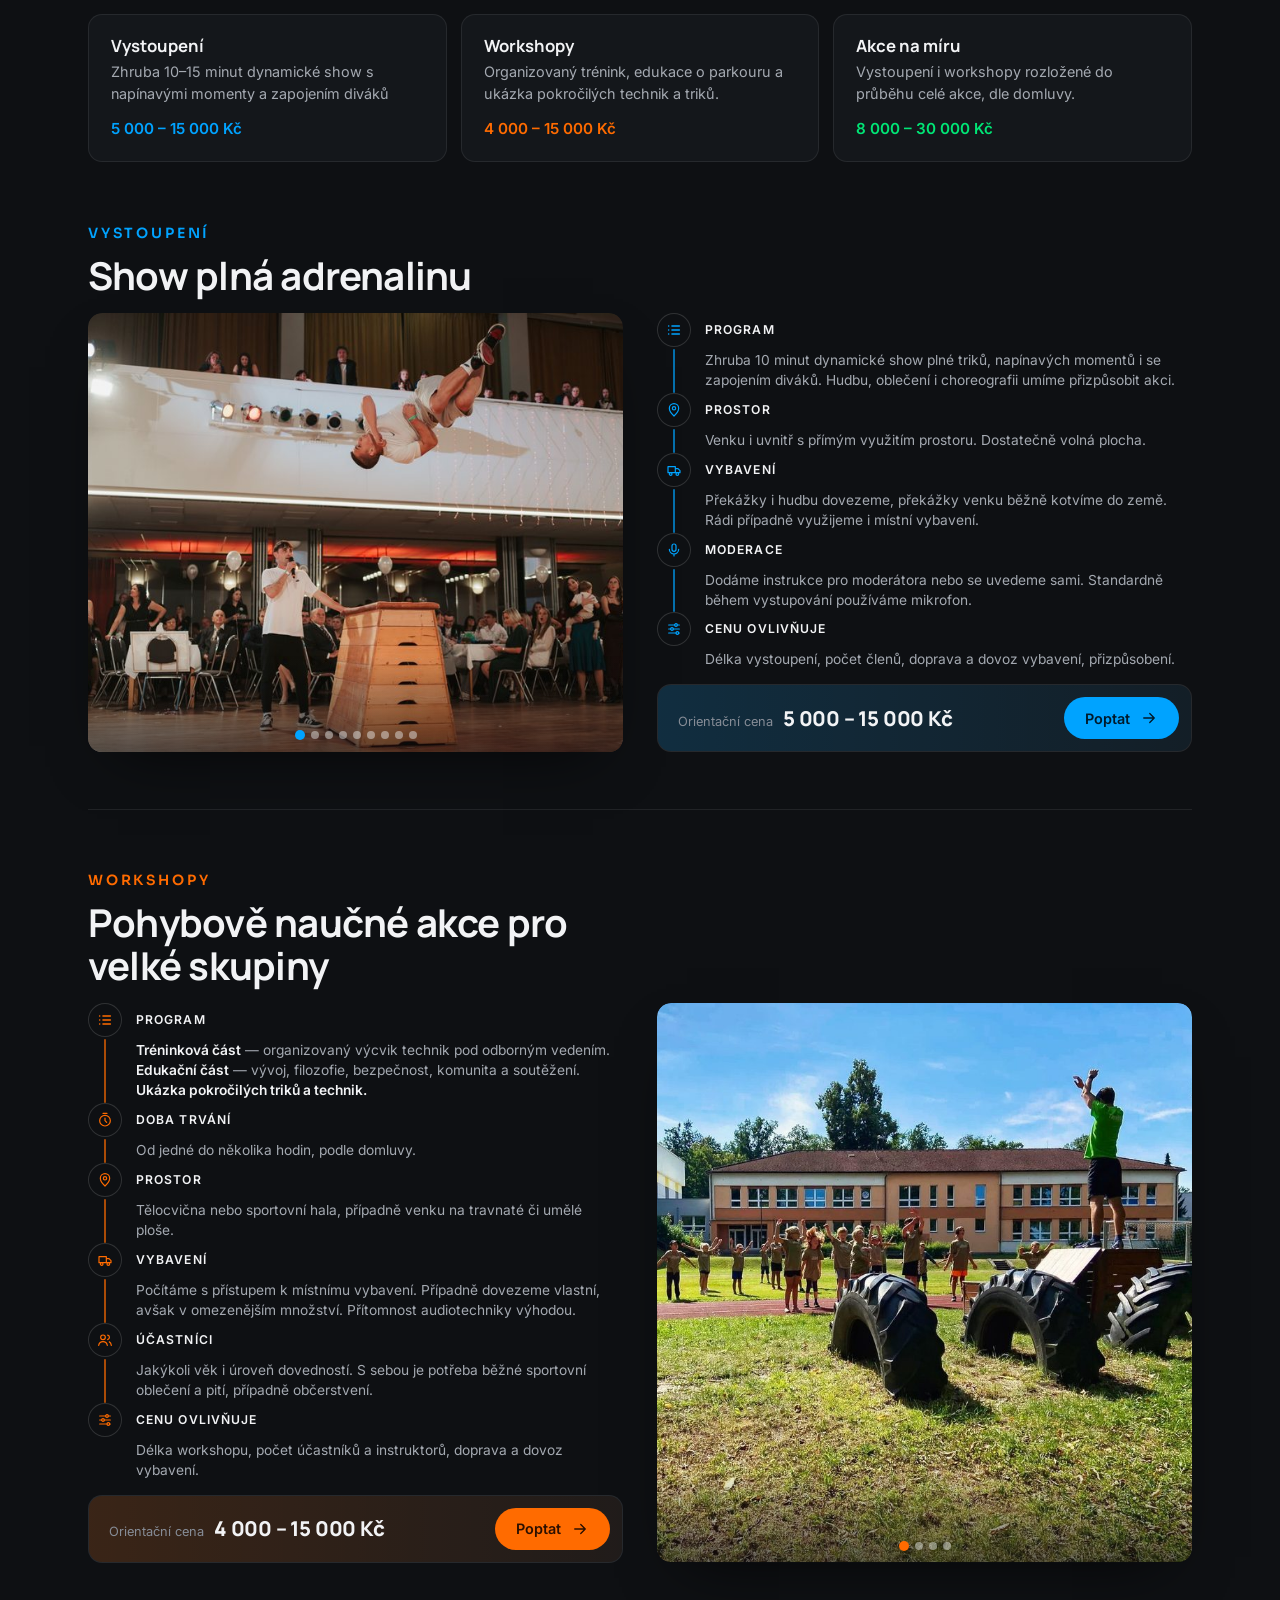
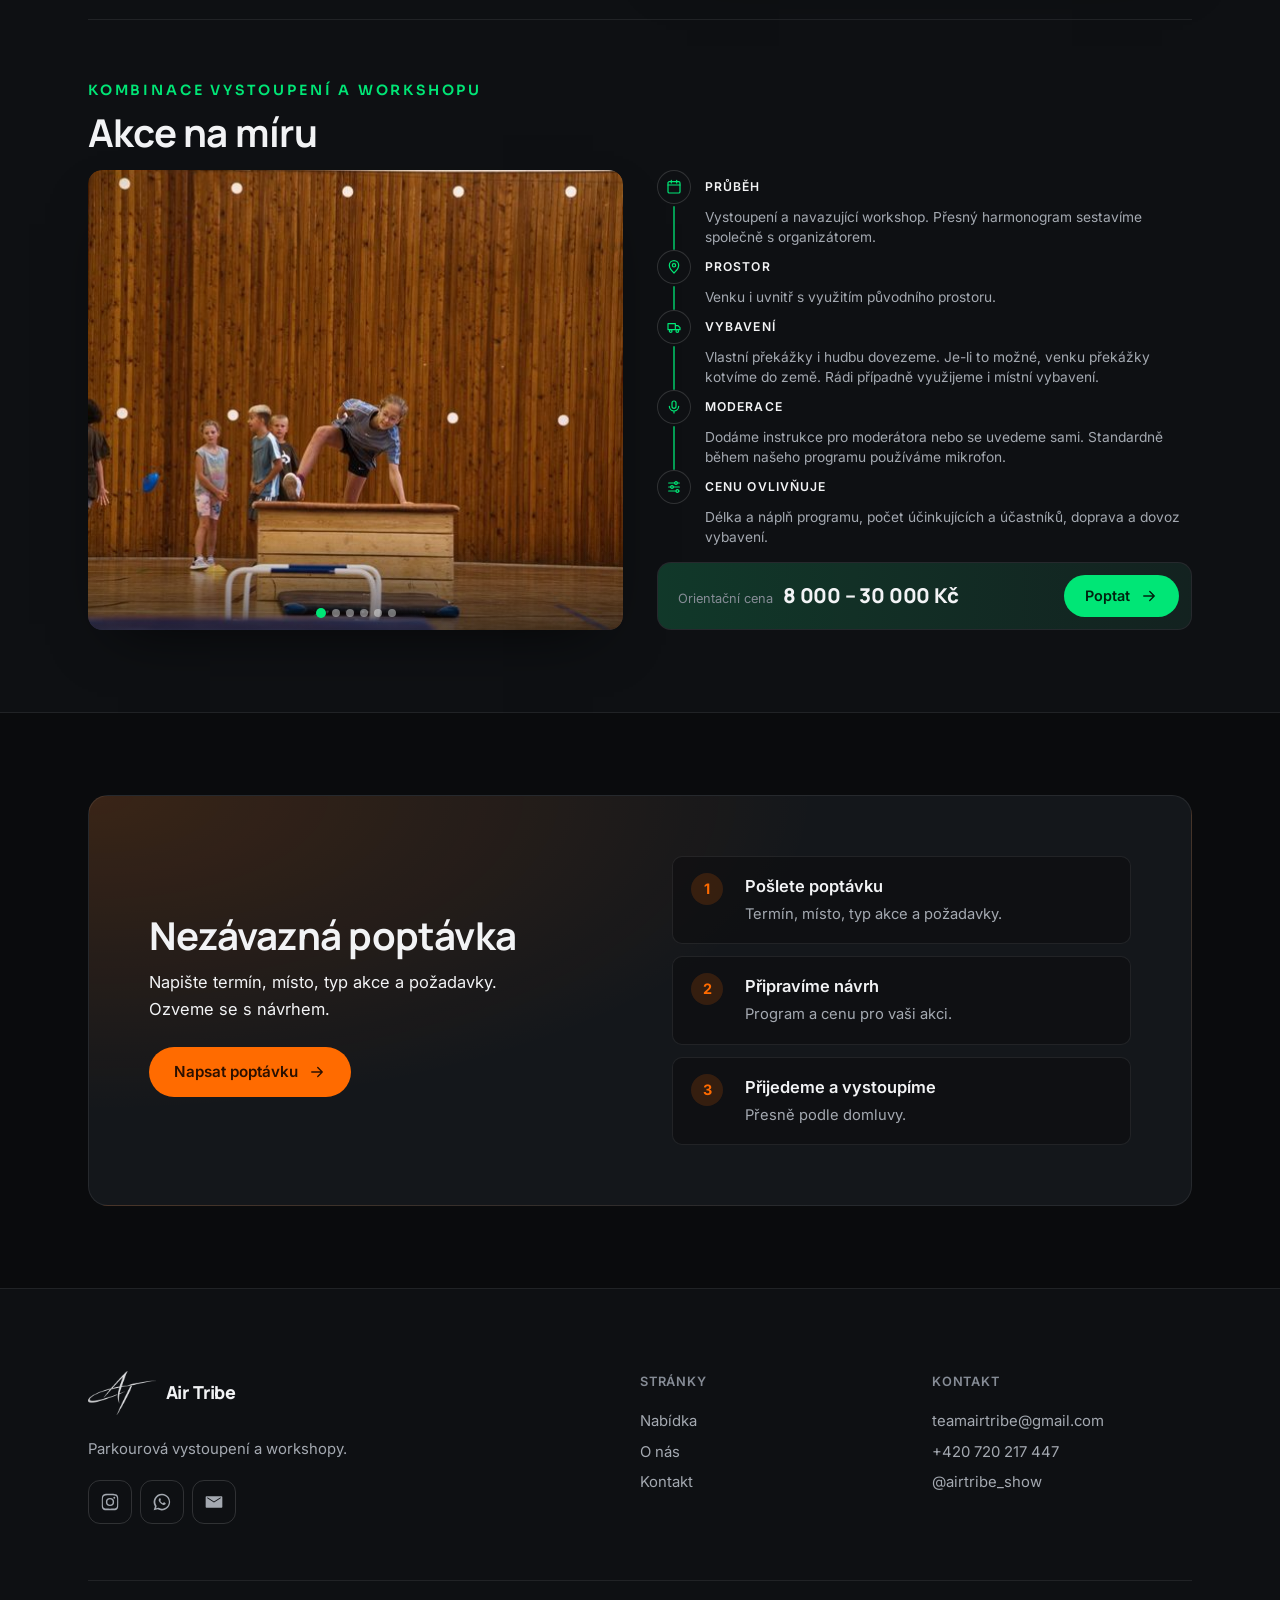
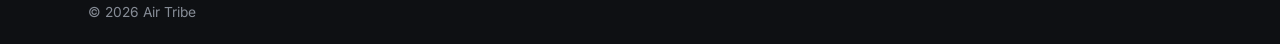
==== commit a2716dd1: "Add files via upload" ====
--- a/index.html
+++ b/index.html
@@ -7,9 +7,9 @@
   <meta name="description" content="Parkourová show a workshopy pro firemní akce, maturitní a společenské plesy, veřejné i soukromé akce, školy a instituce. Program na míru, vlastní vybavení, zkušený tým." />
   <meta name="robots" content="index, follow" />
   <link rel="canonical" href="https://airtribe.show/" />
-  <link rel="icon" href="favicon.ico?v=2026-10-07i" sizes="any" />
-  <link rel="icon" type="image/png" sizes="32x32" href="img/ikony/icon-32.png?v=2026-10-07i" />
-  <link rel="apple-touch-icon" sizes="180x180" href="img/ikony/icon-180.png?v=2026-10-07i" />
+  <link rel="icon" href="favicon.ico?v=2026-10-07n" sizes="any" />
+  <link rel="icon" type="image/png" sizes="32x32" href="img/ikony/icon-32.png?v=2026-10-07n" />
+  <link rel="apple-touch-icon" sizes="180x180" href="img/ikony/icon-180.png?v=2026-10-07n" />
   <link rel="manifest" href="site.webmanifest" />
   <meta name="theme-color" content="#0a0b0d" />
   <meta property="og:type" content="website" />
@@ -26,7 +26,7 @@
   <!-- Písmo úvodního štítku má vlastní odkaz: kdyby se nestáhlo,
        nepoloží to s sebou i Inter a Manrope. -->
   <link href="https://fonts.googleapis.com/css2?family=Sora:wght@600&display=swap" rel="stylesheet" />
-  <link rel="stylesheet" href="style.css?v=2026-10-07i" />
+  <link rel="stylesheet" href="style.css?v=2026-10-07n" />
 </head>
 <body>
   <a class="skip" href="#obsah">Přeskočit na obsah</a>
@@ -61,10 +61,10 @@
 
   <!-- ============ ÚVOD ============ -->
   <section class="hero" id="uvod">
-    <div class="hero-media"><picture><source media="(max-width: 760px)" srcset="img/hero/hero-1-uzky.jpg?v=2026-10-07i"><img src="img/hero/hero-1.jpg?v=2026-10-07i" srcset="img/hero/hero-1-800.jpg?v=2026-10-07i 800w, img/hero/hero-1.jpg?v=2026-10-07i 2400w" sizes="100vw" alt="Air Tribe při parkourovém vystoupení" decoding="async" fetchpriority="high" class="is-on" style="--pos:58% 32%;--pos-uzky:55% 34%"></picture><img class="h-siroka" data-src="img/hero/hero-2.jpg?v=2026-10-07i" data-srcset="img/hero/hero-2-800.jpg?v=2026-10-07i 800w, img/hero/hero-2.jpg?v=2026-10-07i 2400w" sizes="100vw" alt="Salto vysoko ve vzduchu při vystoupení pod širým nebem" decoding="async" aria-hidden="true" style="--pos:38% 42%"><img class="h-siroka" data-src="img/hero/hero-3.jpg?v=2026-10-07i" data-srcset="img/hero/hero-3-800.jpg?v=2026-10-07i 800w, img/hero/hero-3.jpg?v=2026-10-07i 2400w" sizes="100vw" alt="Salto nad ležícím divákem v plesovém sále" decoding="async" aria-hidden="true" style="--pos:50% 35%"><img class="h-siroka" data-src="img/hero/hero-4.jpg?v=2026-10-07i" data-srcset="img/hero/hero-4-800.jpg?v=2026-10-07i 800w, img/hero/hero-4.jpg?v=2026-10-07i 2400w" sizes="100vw" alt="Členové Air Tribe na střeše auta při vystoupení na venkovní akci" decoding="async" aria-hidden="true" style="--pos:54% 42%"><img class="h-siroka" data-src="img/hero/hero-5.jpg?v=2026-10-07i" data-srcset="img/hero/hero-5-800.jpg?v=2026-10-07i 800w, img/hero/hero-5.jpg?v=2026-10-07i 1534w" sizes="100vw" alt="Salto přes řadu ležících hostů na večerní akci" decoding="async" aria-hidden="true" style="--pos:50% 42%"><img class="h-siroka" data-src="img/hero/hero-6.jpg?v=2026-10-07i" data-srcset="img/hero/hero-6-800.jpg?v=2026-10-07i 800w, img/hero/hero-6.jpg?v=2026-10-07i 2400w" sizes="100vw" alt="Vystoupení Air Tribe na slavnosti pod širým nebem" decoding="async" aria-hidden="true" style="--pos:50% 40%"><img class="h-siroka" data-src="img/hero/hero-7.jpg?v=2026-10-07i" data-srcset="img/hero/hero-7-800.jpg?v=2026-10-07i 800w, img/hero/hero-7.jpg?v=2026-10-07i 2400w" sizes="100vw" alt="Salto z bedny při vystoupení v plesovém sále" decoding="async" aria-hidden="true" style="--pos:50% 34%"><img class="h-siroka" data-src="img/hero/hero-8.jpg?v=2026-10-07i" data-srcset="img/hero/hero-8-800.jpg?v=2026-10-07i 800w, img/hero/hero-8.jpg?v=2026-10-07i 1477w" sizes="100vw" alt="Parkourový workshop pro děti na školním hřišti" decoding="async" aria-hidden="true" style="--pos:55% 40%"><img class="h-siroka" data-src="img/hero/hero-9.jpg?v=2026-10-07i" data-srcset="img/hero/hero-9-800.jpg?v=2026-10-07i 800w, img/hero/hero-9.jpg?v=2026-10-07i 2400w" sizes="100vw" alt="Salto před diváky na maturitním plese" decoding="async" aria-hidden="true" style="--pos:55% 35%"><img class="h-siroka" data-src="img/hero/hero-10.jpg?v=2026-10-07i" data-srcset="img/hero/hero-10-800.jpg?v=2026-10-07i 800w, img/hero/hero-10.jpg?v=2026-10-07i 2400w" sizes="100vw" alt="Salto nad řadou ležících diváků na letní slavnosti" decoding="async" aria-hidden="true" style="--pos:50% 40%"><img class="h-uzka" data-src="img/hero/hero-2-uzky.jpg?v=2026-10-07i" alt="Salto přes řadu ležících diváků na akci obce" decoding="async" aria-hidden="true" style="--pos-uzky:70% 30%"><img class="h-uzka" data-src="img/hero/hero-3-uzky.jpg?v=2026-10-07i" alt="Salto z bedny při vystoupení v plesovém sále" decoding="async" aria-hidden="true" style="--pos-uzky:52% 32%"><img class="h-uzka" data-src="img/hero/hero-4-uzky.jpg?v=2026-10-07i" alt="Parkourový workshop pro děti na školním hřišti" decoding="async" aria-hidden="true" style="--pos-uzky:55% 40%"><img class="h-uzka" data-src="img/hero/hero-5-uzky.jpg?v=2026-10-07i" alt="Dva členové Air Tribe v saltě nad překážkou pod širým nebem" decoding="async" aria-hidden="true" style="--pos-uzky:55% 28%"></div>
+    <div class="hero-media"><picture><source media="(max-width: 760px)" srcset="img/hero/hero-1-uzky.jpg?v=2026-10-07n"><img src="img/hero/hero-1.jpg?v=2026-10-07n" srcset="img/hero/hero-1-800.jpg?v=2026-10-07n 800w, img/hero/hero-1.jpg?v=2026-10-07n 2400w" sizes="100vw" alt="Air Tribe při parkourovém vystoupení" decoding="async" fetchpriority="high" class="is-on" style="--pos:58% 32%;--pos-uzky:55% 34%"></picture><img class="h-siroka" data-src="img/hero/hero-2.jpg?v=2026-10-07n" data-srcset="img/hero/hero-2-800.jpg?v=2026-10-07n 800w, img/hero/hero-2.jpg?v=2026-10-07n 2400w" sizes="100vw" alt="Salto vysoko ve vzduchu při vystoupení pod širým nebem" decoding="async" aria-hidden="true" style="--pos:38% 42%"><img class="h-siroka" data-src="img/hero/hero-3.jpg?v=2026-10-07n" data-srcset="img/hero/hero-3-800.jpg?v=2026-10-07n 800w, img/hero/hero-3.jpg?v=2026-10-07n 2400w" sizes="100vw" alt="Salto nad ležícím divákem v plesovém sále" decoding="async" aria-hidden="true" style="--pos:50% 35%"><img class="h-siroka" data-src="img/hero/hero-4.jpg?v=2026-10-07n" data-srcset="img/hero/hero-4-800.jpg?v=2026-10-07n 800w, img/hero/hero-4.jpg?v=2026-10-07n 2400w" sizes="100vw" alt="Členové Air Tribe na střeše auta při vystoupení na venkovní akci" decoding="async" aria-hidden="true" style="--pos:54% 42%"><img class="h-siroka" data-src="img/hero/hero-5.jpg?v=2026-10-07n" data-srcset="img/hero/hero-5-800.jpg?v=2026-10-07n 800w, img/hero/hero-5.jpg?v=2026-10-07n 1534w" sizes="100vw" alt="Salto přes řadu ležících hostů na večerní akci" decoding="async" aria-hidden="true" style="--pos:50% 42%"><img class="h-siroka" data-src="img/hero/hero-6.jpg?v=2026-10-07n" data-srcset="img/hero/hero-6-800.jpg?v=2026-10-07n 800w, img/hero/hero-6.jpg?v=2026-10-07n 2400w" sizes="100vw" alt="Vystoupení Air Tribe na slavnosti pod širým nebem" decoding="async" aria-hidden="true" style="--pos:50% 40%"><img class="h-siroka" data-src="img/hero/hero-7.jpg?v=2026-10-07n" data-srcset="img/hero/hero-7-800.jpg?v=2026-10-07n 800w, img/hero/hero-7.jpg?v=2026-10-07n 2400w" sizes="100vw" alt="Salto z bedny při vystoupení v plesovém sále" decoding="async" aria-hidden="true" style="--pos:50% 34%"><img class="h-siroka" data-src="img/hero/hero-8.jpg?v=2026-10-07n" data-srcset="img/hero/hero-8-800.jpg?v=2026-10-07n 800w, img/hero/hero-8.jpg?v=2026-10-07n 1477w" sizes="100vw" alt="Parkourový workshop pro děti na školním hřišti" decoding="async" aria-hidden="true" style="--pos:55% 40%"><img class="h-siroka" data-src="img/hero/hero-9.jpg?v=2026-10-07n" data-srcset="img/hero/hero-9-800.jpg?v=2026-10-07n 800w, img/hero/hero-9.jpg?v=2026-10-07n 2400w" sizes="100vw" alt="Salto před diváky na maturitním plese" decoding="async" aria-hidden="true" style="--pos:55% 35%"><img class="h-siroka" data-src="img/hero/hero-10.jpg?v=2026-10-07n" data-srcset="img/hero/hero-10-800.jpg?v=2026-10-07n 800w, img/hero/hero-10.jpg?v=2026-10-07n 2400w" sizes="100vw" alt="Salto nad řadou ležících diváků na letní slavnosti" decoding="async" aria-hidden="true" style="--pos:50% 40%"><img class="h-uzka" data-src="img/hero/hero-2-uzky.jpg?v=2026-10-07n" alt="Salto přes řadu ležících diváků na akci obce" decoding="async" aria-hidden="true" style="--pos-uzky:70% 30%"><img class="h-uzka" data-src="img/hero/hero-3-uzky.jpg?v=2026-10-07n" alt="Salto z bedny při vystoupení v plesovém sále" decoding="async" aria-hidden="true" style="--pos-uzky:52% 32%"><img class="h-uzka" data-src="img/hero/hero-4-uzky.jpg?v=2026-10-07n" alt="Parkourový workshop pro děti na školním hřišti" decoding="async" aria-hidden="true" style="--pos-uzky:55% 40%"><img class="h-uzka" data-src="img/hero/hero-5-uzky.jpg?v=2026-10-07n" alt="Dva členové Air Tribe v saltě nad překážkou pod širým nebem" decoding="async" aria-hidden="true" style="--pos-uzky:55% 28%"></div>
     <div class="wrap">
       <span class="eyebrow">Parkourová vystoupení a workshopy</span>
-      <h1 class="h1">Parkourová show, co oživí každou akci</h1>
+      <h1 class="h1">Parkourová show,<br>co oživí každou akci</h1>
       <p class="lead">Vystoupení a workshopy na míru.</p>
       <div class="btn-row">
         <a href="kontakt.html" class="btn btn-accent">Nezávazně poptat <svg viewBox="0 0 24 24" fill="none" stroke="currentColor" stroke-width="1.8" stroke-linecap="round" stroke-linejoin="round" aria-hidden="true"><path d="M5 12h14M13 6l6 6-6 6"/></svg></a>
@@ -260,6 +260,6 @@
     </div>
   </footer>
 
-  <script src="main.js?v=2026-10-07i" defer></script>
+  <script src="main.js?v=2026-10-07n" defer></script>
 </body>
 </html>
--- a/style.css
+++ b/style.css
@@ -355,7 +355,36 @@
    Fotky proto na sebe navazují bez ní. (Karusely v nabídce ukazují víc
    snímků vedle sebe, tam mezera smysl má, a proto zůstává.) */
 .m-gal .car-track { --gap: 0px; }
-.car-track.is-anim { transition: transform .6s var(--ease); }
+.car-track.is-anim { transition: transform var(--car-anim, .6s) var(--ease); }
+/* Jednofotkové karusely (nabídka, galerie v medailoncích) se chovají jako
+   rotátor na filip-dvorak.com: automatická změna se prolne, ruční posune.
+   Prolnutí dělá neživá kopie další fotky položená nad tu současnou —
+   viz karusel() v main.js. */
+.car-rotator .car-viewport { position: relative; }
+/* Kopie musí ležet POD ztmavením dolního okraje i pod ovládáním (vinětace
+   má z-index 1, šipky a tečky 2). Když měla kopie z-index 2, překryla je —
+   ztmavení se během prolnutí schovalo a na konci, když kopie zmizela, zase
+   skočilo zpátky. Teď zůstává vinětace nehnutě nahoře a mění se jen fotka. */
+.car-rotator .car-prolnuti { position: absolute; inset: 0; z-index: 0; opacity: 0; pointer-events: none;
+  transition: opacity var(--rot-fade, 1.1s) linear; }
+.car-rotator .car-prolnuti.je-videt { opacity: 1; }
+.car-rotator .car-prolnuti > figure { height: 100%; margin: 0; aspect-ratio: auto; }
+/* Šipky jsou v klidu neviditelné a plynule se objeví při najetí kurzorem,
+   stejně jako u rotátoru na filip-dvorak.com. Záměrně NE :focus-within —
+   po kliknutí myší zůstane tlačítko zaostřené a šipky by po odjetí kurzoru
+   zůstaly viset. Na dotykovém displeji se šipky schovávají úplně (pravidlo
+   v bloku `pointer: coarse`), takže se tohle uplatní jen tam, kde je myš. */
+@media (hover: hover) {
+  .car-rotator .car-arrow { opacity: 0;
+    transition: opacity .3s var(--ease), background .25s, border-color .25s, color .25s; }
+  .car-rotator:hover .car-arrow,
+  .car-rotator:focus-visible .car-arrow,
+  .car-rotator .car-arrow:focus-visible { opacity: 1; }
+  /* V medailoncích zůstávají šipky vidět pořád. Fotka je tam malá a hned
+     vedle textu, takže schovávat ovládání nemá smysl — v nabídce je fotka
+     velká a šipky by do ní jinak pořád zasahovaly. */
+  .car-rotator.m-gal .car-arrow { opacity: 1; }
+}
 .car-slide { flex: 0 0 calc((100% - (var(--n) - 1) * var(--gap)) / var(--n)); min-width: 0; }
 .car-arrow { flex: none; }
 .car-dots { display: flex; align-items: center; justify-content: center; gap: 6px; flex-wrap: wrap; margin-top: 22px; }
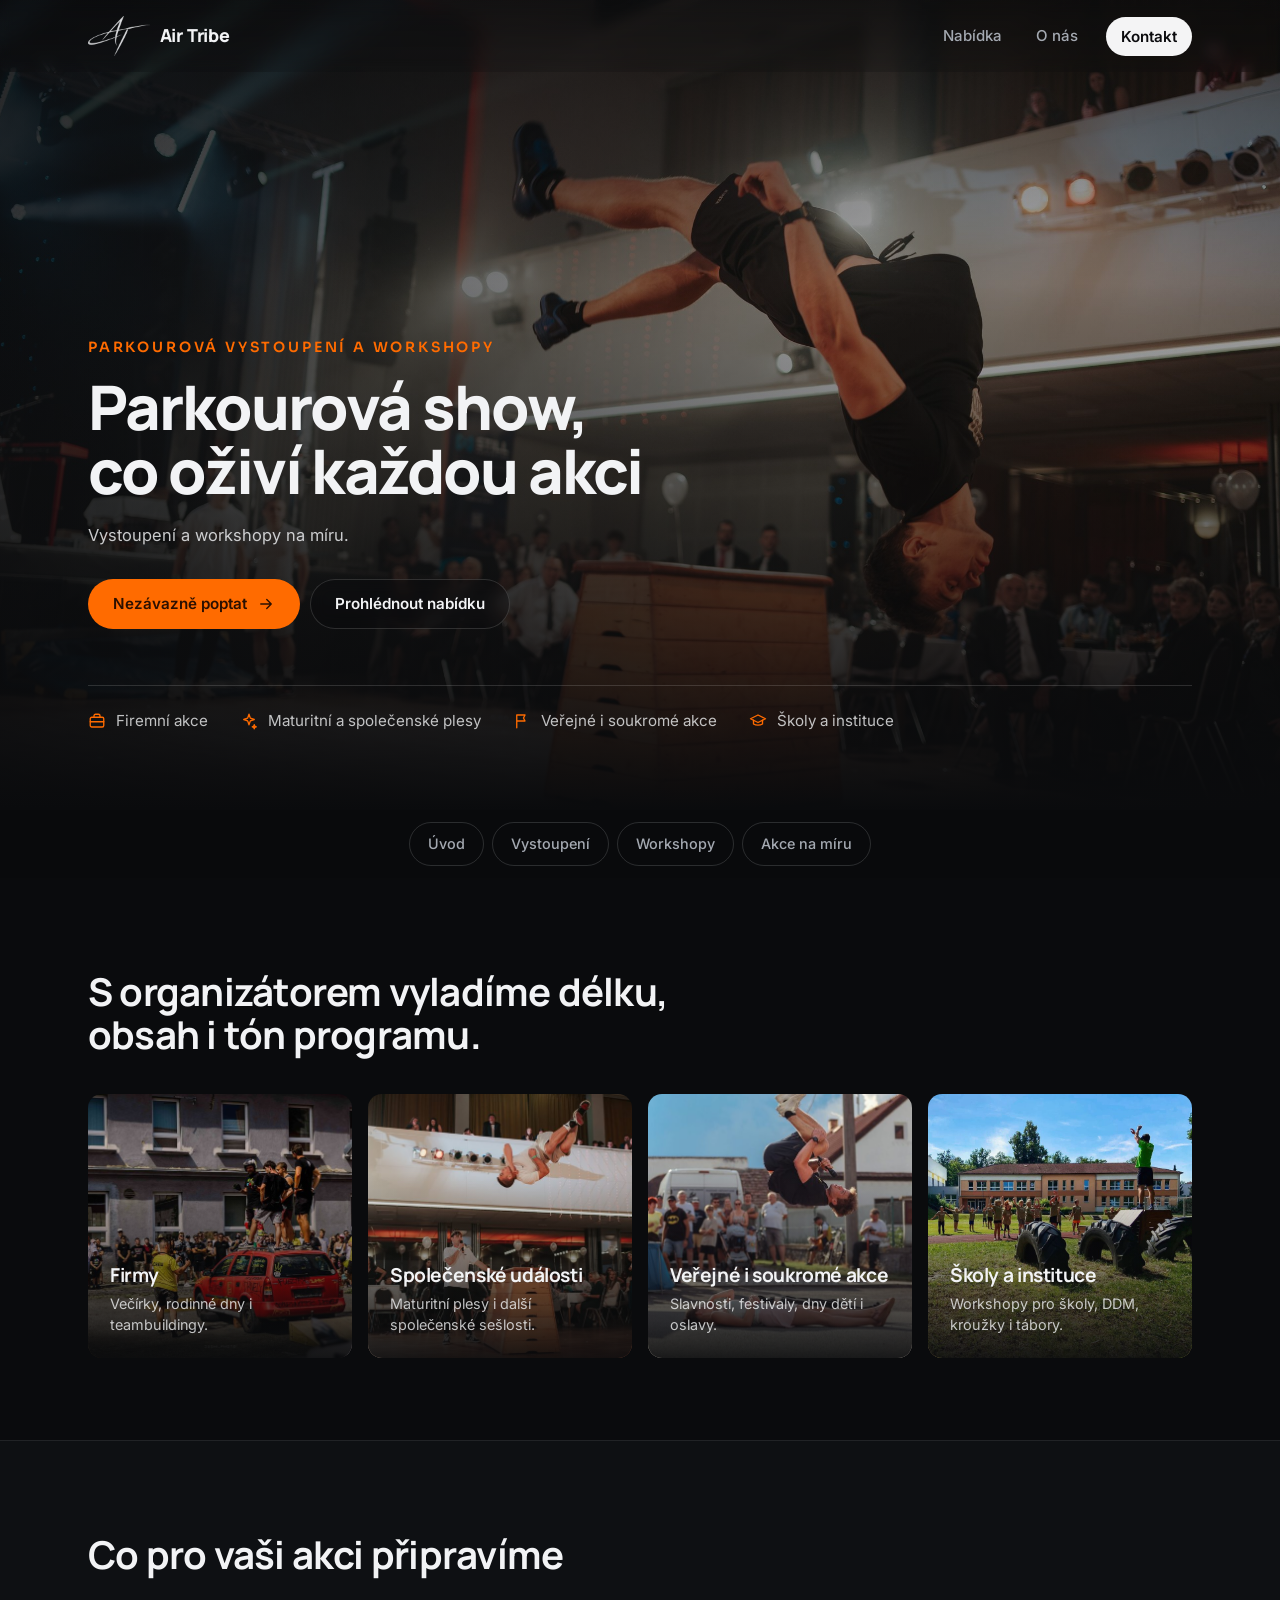
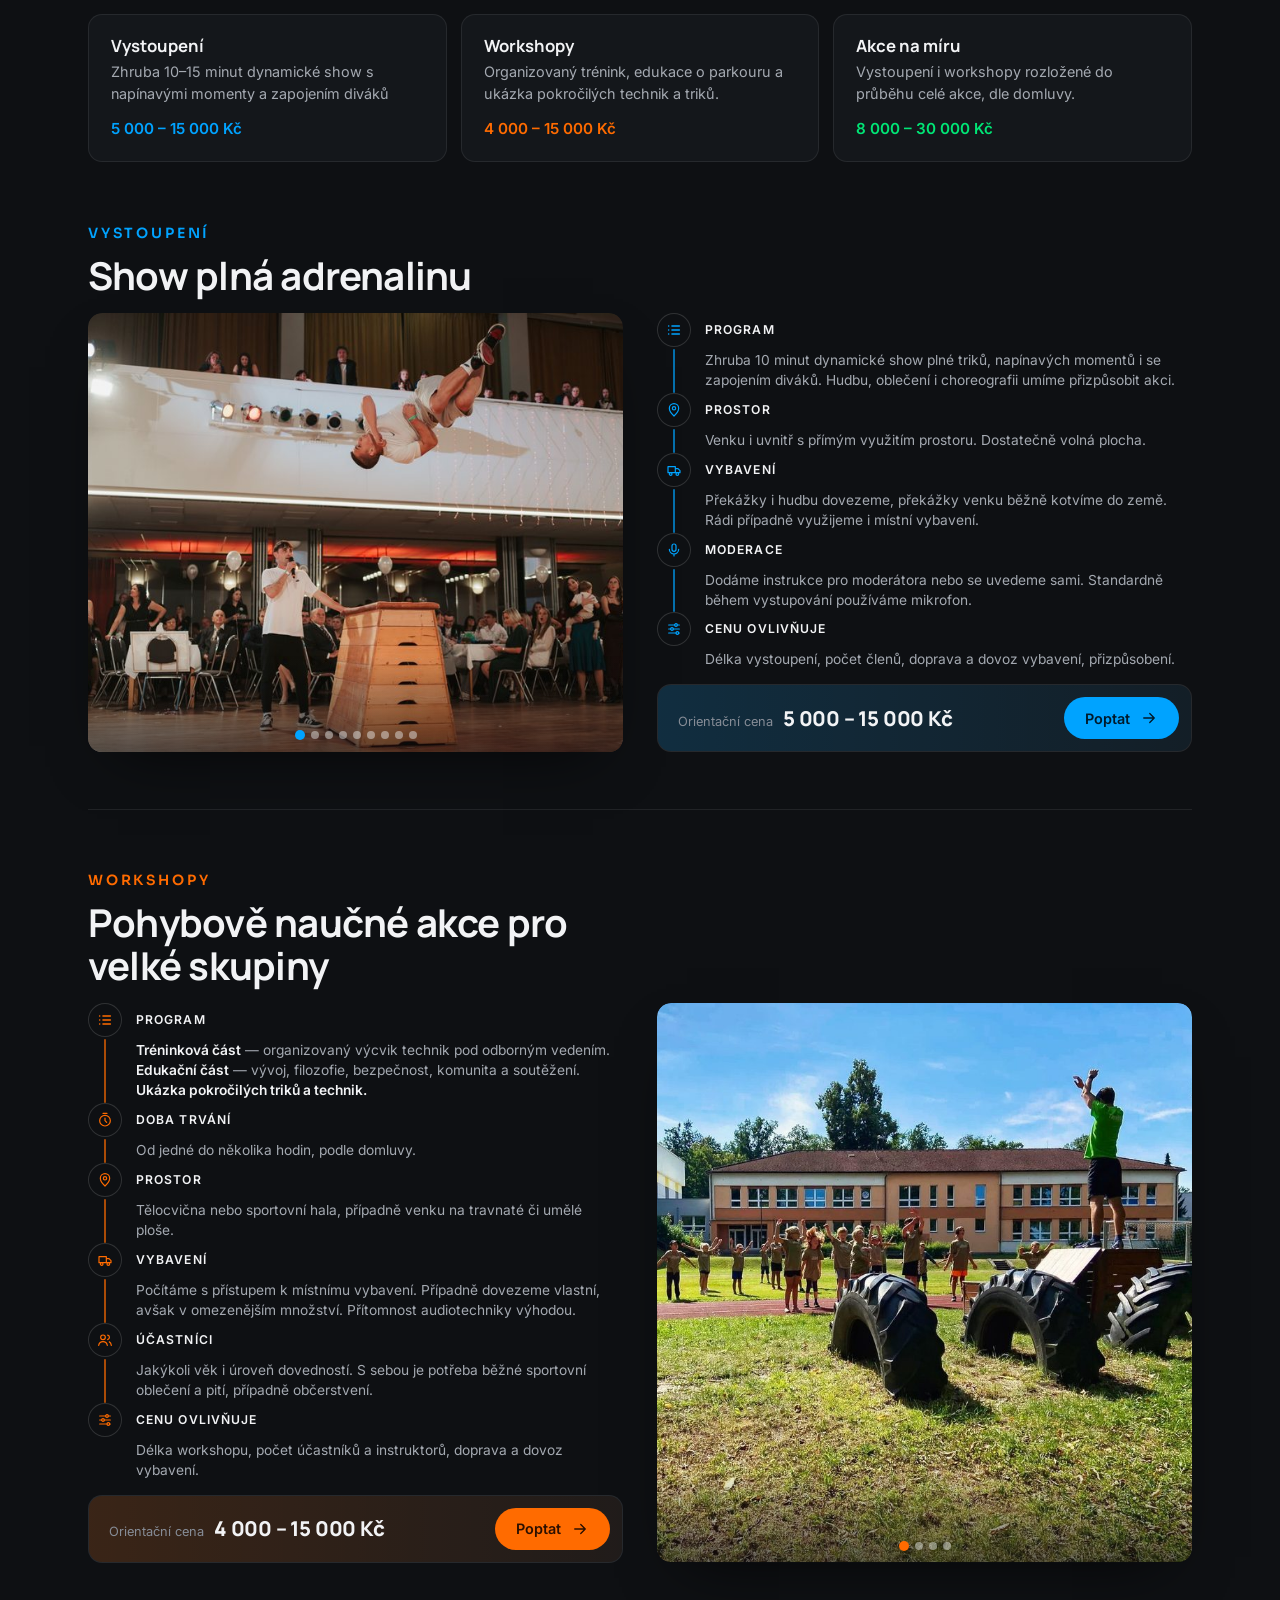
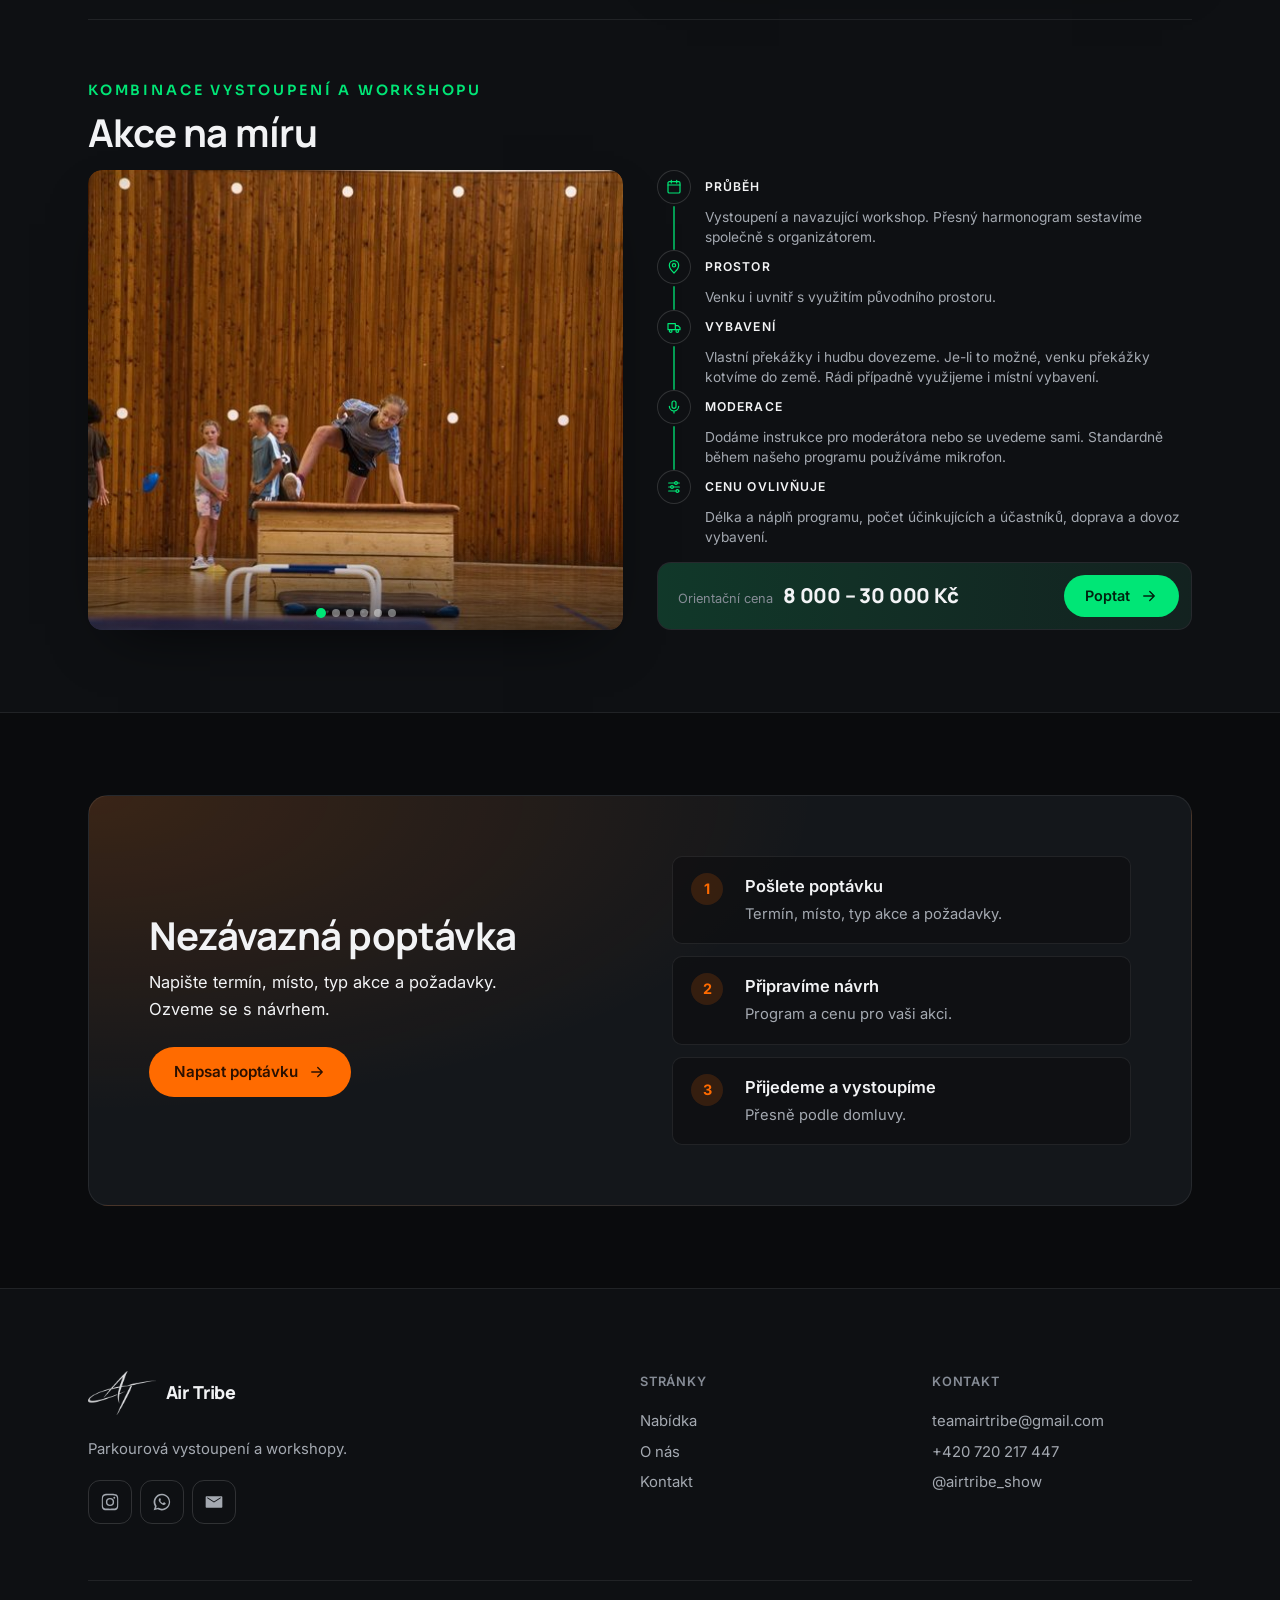
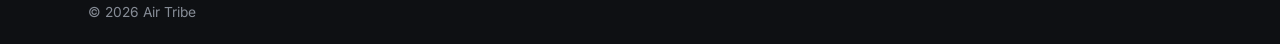
==== commit 19fb4cf4: "Add files via upload" ====
--- a/index.html
+++ b/index.html
@@ -7,9 +7,9 @@
   <meta name="description" content="Parkourová show a workshopy pro firemní akce, maturitní a společenské plesy, veřejné i soukromé akce, školy a instituce. Program na míru, vlastní vybavení, zkušený tým." />
   <meta name="robots" content="index, follow" />
   <link rel="canonical" href="https://airtribe.show/" />
-  <link rel="icon" href="favicon.ico?v=2026-10-07n" sizes="any" />
-  <link rel="icon" type="image/png" sizes="32x32" href="img/ikony/icon-32.png?v=2026-10-07n" />
-  <link rel="apple-touch-icon" sizes="180x180" href="img/ikony/icon-180.png?v=2026-10-07n" />
+  <link rel="icon" href="favicon.ico?v=2026-10-08c" sizes="any" />
+  <link rel="icon" type="image/png" sizes="32x32" href="img/ikony/icon-32.png?v=2026-10-08c" />
+  <link rel="apple-touch-icon" sizes="180x180" href="img/ikony/icon-180.png?v=2026-10-08c" />
   <link rel="manifest" href="site.webmanifest" />
   <meta name="theme-color" content="#0a0b0d" />
   <meta property="og:type" content="website" />
@@ -26,14 +26,14 @@
   <!-- Písmo úvodního štítku má vlastní odkaz: kdyby se nestáhlo,
        nepoloží to s sebou i Inter a Manrope. -->
   <link href="https://fonts.googleapis.com/css2?family=Sora:wght@600&display=swap" rel="stylesheet" />
-  <link rel="stylesheet" href="style.css?v=2026-10-07n" />
+  <link rel="stylesheet" href="style.css?v=2026-10-08c" />
 </head>
 <body>
   <a class="skip" href="#obsah">Přeskočit na obsah</a>
 
   <header class="nav">
     <div class="wrap">
-      <a href="index.html" class="logo" aria-label="Air Tribe — úvod"><img class="logo-znak" src="img/loga/at-znak.png" alt="" width="55" height="36"><span class="logo-word">Air Tribe</span></a>
+      <a href="index.html" class="logo" aria-label="Air Tribe — úvod"><img class="logo-znak" src="img/loga/at-znak.png" alt="" width="50" height="36"><span class="logo-word">Air Tribe</span></a>
       <ul class="nav-links">
         <li><a href="#nabidka">Nabídka</a></li>
         <li><a href="onas.html">O nás</a></li>
@@ -61,7 +61,7 @@
 
   <!-- ============ ÚVOD ============ -->
   <section class="hero" id="uvod">
-    <div class="hero-media"><picture><source media="(max-width: 760px)" srcset="img/hero/hero-1-uzky.jpg?v=2026-10-07n"><img src="img/hero/hero-1.jpg?v=2026-10-07n" srcset="img/hero/hero-1-800.jpg?v=2026-10-07n 800w, img/hero/hero-1.jpg?v=2026-10-07n 2400w" sizes="100vw" alt="Air Tribe při parkourovém vystoupení" decoding="async" fetchpriority="high" class="is-on" style="--pos:58% 32%;--pos-uzky:55% 34%"></picture><img class="h-siroka" data-src="img/hero/hero-2.jpg?v=2026-10-07n" data-srcset="img/hero/hero-2-800.jpg?v=2026-10-07n 800w, img/hero/hero-2.jpg?v=2026-10-07n 2400w" sizes="100vw" alt="Salto vysoko ve vzduchu při vystoupení pod širým nebem" decoding="async" aria-hidden="true" style="--pos:38% 42%"><img class="h-siroka" data-src="img/hero/hero-3.jpg?v=2026-10-07n" data-srcset="img/hero/hero-3-800.jpg?v=2026-10-07n 800w, img/hero/hero-3.jpg?v=2026-10-07n 2400w" sizes="100vw" alt="Salto nad ležícím divákem v plesovém sále" decoding="async" aria-hidden="true" style="--pos:50% 35%"><img class="h-siroka" data-src="img/hero/hero-4.jpg?v=2026-10-07n" data-srcset="img/hero/hero-4-800.jpg?v=2026-10-07n 800w, img/hero/hero-4.jpg?v=2026-10-07n 2400w" sizes="100vw" alt="Členové Air Tribe na střeše auta při vystoupení na venkovní akci" decoding="async" aria-hidden="true" style="--pos:54% 42%"><img class="h-siroka" data-src="img/hero/hero-5.jpg?v=2026-10-07n" data-srcset="img/hero/hero-5-800.jpg?v=2026-10-07n 800w, img/hero/hero-5.jpg?v=2026-10-07n 1534w" sizes="100vw" alt="Salto přes řadu ležících hostů na večerní akci" decoding="async" aria-hidden="true" style="--pos:50% 42%"><img class="h-siroka" data-src="img/hero/hero-6.jpg?v=2026-10-07n" data-srcset="img/hero/hero-6-800.jpg?v=2026-10-07n 800w, img/hero/hero-6.jpg?v=2026-10-07n 2400w" sizes="100vw" alt="Vystoupení Air Tribe na slavnosti pod širým nebem" decoding="async" aria-hidden="true" style="--pos:50% 40%"><img class="h-siroka" data-src="img/hero/hero-7.jpg?v=2026-10-07n" data-srcset="img/hero/hero-7-800.jpg?v=2026-10-07n 800w, img/hero/hero-7.jpg?v=2026-10-07n 2400w" sizes="100vw" alt="Salto z bedny při vystoupení v plesovém sále" decoding="async" aria-hidden="true" style="--pos:50% 34%"><img class="h-siroka" data-src="img/hero/hero-8.jpg?v=2026-10-07n" data-srcset="img/hero/hero-8-800.jpg?v=2026-10-07n 800w, img/hero/hero-8.jpg?v=2026-10-07n 1477w" sizes="100vw" alt="Parkourový workshop pro děti na školním hřišti" decoding="async" aria-hidden="true" style="--pos:55% 40%"><img class="h-siroka" data-src="img/hero/hero-9.jpg?v=2026-10-07n" data-srcset="img/hero/hero-9-800.jpg?v=2026-10-07n 800w, img/hero/hero-9.jpg?v=2026-10-07n 2400w" sizes="100vw" alt="Salto před diváky na maturitním plese" decoding="async" aria-hidden="true" style="--pos:55% 35%"><img class="h-siroka" data-src="img/hero/hero-10.jpg?v=2026-10-07n" data-srcset="img/hero/hero-10-800.jpg?v=2026-10-07n 800w, img/hero/hero-10.jpg?v=2026-10-07n 2400w" sizes="100vw" alt="Salto nad řadou ležících diváků na letní slavnosti" decoding="async" aria-hidden="true" style="--pos:50% 40%"><img class="h-uzka" data-src="img/hero/hero-2-uzky.jpg?v=2026-10-07n" alt="Salto přes řadu ležících diváků na akci obce" decoding="async" aria-hidden="true" style="--pos-uzky:70% 30%"><img class="h-uzka" data-src="img/hero/hero-3-uzky.jpg?v=2026-10-07n" alt="Salto z bedny při vystoupení v plesovém sále" decoding="async" aria-hidden="true" style="--pos-uzky:52% 32%"><img class="h-uzka" data-src="img/hero/hero-4-uzky.jpg?v=2026-10-07n" alt="Parkourový workshop pro děti na školním hřišti" decoding="async" aria-hidden="true" style="--pos-uzky:55% 40%"><img class="h-uzka" data-src="img/hero/hero-5-uzky.jpg?v=2026-10-07n" alt="Dva členové Air Tribe v saltě nad překážkou pod širým nebem" decoding="async" aria-hidden="true" style="--pos-uzky:55% 28%"></div>
+    <div class="hero-media"><picture><source media="(max-width: 760px)" srcset="img/hero/hero-1-uzky.jpg?v=2026-10-08c"><img src="img/hero/hero-1.jpg?v=2026-10-08c" srcset="img/hero/hero-1-800.jpg?v=2026-10-08c 800w, img/hero/hero-1.jpg?v=2026-10-08c 2400w" sizes="100vw" alt="Air Tribe při parkourovém vystoupení" decoding="async" fetchpriority="high" class="is-on" style="--pos:58% 32%;--pos-uzky:55% 34%"></picture><img class="h-siroka" data-src="img/hero/hero-2.jpg?v=2026-10-08c" data-srcset="img/hero/hero-2-800.jpg?v=2026-10-08c 800w, img/hero/hero-2.jpg?v=2026-10-08c 2400w" sizes="100vw" alt="Salto vysoko ve vzduchu při vystoupení pod širým nebem" decoding="async" aria-hidden="true" style="--pos:38% 42%"><img class="h-siroka" data-src="img/hero/hero-3.jpg?v=2026-10-08c" data-srcset="img/hero/hero-3-800.jpg?v=2026-10-08c 800w, img/hero/hero-3.jpg?v=2026-10-08c 2400w" sizes="100vw" alt="Salto nad ležícím divákem v plesovém sále" decoding="async" aria-hidden="true" style="--pos:50% 35%"><img class="h-siroka" data-src="img/hero/hero-4.jpg?v=2026-10-08c" data-srcset="img/hero/hero-4-800.jpg?v=2026-10-08c 800w, img/hero/hero-4.jpg?v=2026-10-08c 2400w" sizes="100vw" alt="Členové Air Tribe na střeše auta při vystoupení na venkovní akci" decoding="async" aria-hidden="true" style="--pos:54% 42%"><img class="h-siroka" data-src="img/hero/hero-5.jpg?v=2026-10-08c" data-srcset="img/hero/hero-5-800.jpg?v=2026-10-08c 800w, img/hero/hero-5.jpg?v=2026-10-08c 1534w" sizes="100vw" alt="Salto přes řadu ležících hostů na večerní akci" decoding="async" aria-hidden="true" style="--pos:50% 42%"><img class="h-siroka" data-src="img/hero/hero-6.jpg?v=2026-10-08c" data-srcset="img/hero/hero-6-800.jpg?v=2026-10-08c 800w, img/hero/hero-6.jpg?v=2026-10-08c 2400w" sizes="100vw" alt="Vystoupení Air Tribe na slavnosti pod širým nebem" decoding="async" aria-hidden="true" style="--pos:50% 40%"><img class="h-siroka" data-src="img/hero/hero-7.jpg?v=2026-10-08c" data-srcset="img/hero/hero-7-800.jpg?v=2026-10-08c 800w, img/hero/hero-7.jpg?v=2026-10-08c 2400w" sizes="100vw" alt="Salto z bedny při vystoupení v plesovém sále" decoding="async" aria-hidden="true" style="--pos:50% 34%"><img class="h-siroka" data-src="img/hero/hero-8.jpg?v=2026-10-08c" data-srcset="img/hero/hero-8-800.jpg?v=2026-10-08c 800w, img/hero/hero-8.jpg?v=2026-10-08c 1477w" sizes="100vw" alt="Parkourový workshop pro děti na školním hřišti" decoding="async" aria-hidden="true" style="--pos:55% 40%"><img class="h-siroka" data-src="img/hero/hero-9.jpg?v=2026-10-08c" data-srcset="img/hero/hero-9-800.jpg?v=2026-10-08c 800w, img/hero/hero-9.jpg?v=2026-10-08c 2400w" sizes="100vw" alt="Salto před diváky na maturitním plese" decoding="async" aria-hidden="true" style="--pos:55% 35%"><img class="h-siroka" data-src="img/hero/hero-10.jpg?v=2026-10-08c" data-srcset="img/hero/hero-10-800.jpg?v=2026-10-08c 800w, img/hero/hero-10.jpg?v=2026-10-08c 2400w" sizes="100vw" alt="Salto nad řadou ležících diváků na letní slavnosti" decoding="async" aria-hidden="true" style="--pos:50% 40%"><img class="h-uzka" data-src="img/hero/hero-2-uzky.jpg?v=2026-10-08c" alt="Salto přes řadu ležících diváků na akci obce" decoding="async" aria-hidden="true" style="--pos-uzky:70% 30%"><img class="h-uzka" data-src="img/hero/hero-3-uzky.jpg?v=2026-10-08c" alt="Salto z bedny při vystoupení v plesovém sále" decoding="async" aria-hidden="true" style="--pos-uzky:52% 32%"><img class="h-uzka" data-src="img/hero/hero-4-uzky.jpg?v=2026-10-08c" alt="Parkourový workshop pro děti na školním hřišti" decoding="async" aria-hidden="true" style="--pos-uzky:55% 40%"><img class="h-uzka" data-src="img/hero/hero-5-uzky.jpg?v=2026-10-08c" alt="Dva členové Air Tribe v saltě nad překážkou pod širým nebem" decoding="async" aria-hidden="true" style="--pos-uzky:55% 28%"></div>
     <div class="wrap">
       <span class="eyebrow">Parkourová vystoupení a workshopy</span>
       <h1 class="h1">Parkourová show,<br>co oživí každou akci</h1>
@@ -99,17 +99,17 @@
       </div>
       <div class="audience">
         <div class="aud" data-reveal style="--d:0s">
-          <img src="img/vystoupeni/vystoupeni-2.jpg" srcset="img/vystoupeni/vystoupeni-2-800.jpg 800w, img/vystoupeni/vystoupeni-2.jpg 933w" sizes="(max-width: 700px) 100vw, 50vw" decoding="async" alt="Vystoupení Air Tribe na firemní akci" loading="lazy">
+          <img src="img/vystoupeni/vystoupeni-6.jpg" srcset="img/vystoupeni/vystoupeni-6-800.jpg 800w, img/vystoupeni/vystoupeni-6.jpg 1400w" sizes="(max-width: 700px) 100vw, 50vw" decoding="async" alt="Pyramida na střeše auta při vystoupení na srazu" loading="lazy">
           <h3>Firmy</h3>
           <p>Večírky, rodinné dny i teambuildingy.</p>
         </div>
         <div class="aud" data-reveal style="--d:0.06s">
-          <img src="img/vystoupeni/vystoupeni-3.jpg" srcset="img/vystoupeni/vystoupeni-3-800.jpg 800w, img/vystoupeni/vystoupeni-3.jpg 1400w" sizes="(max-width: 700px) 100vw, 50vw" decoding="async" alt="Salto z balkonu na plese" loading="lazy">
+          <img src="img/vystoupeni/vystoupeni-5.jpg" srcset="img/vystoupeni/vystoupeni-5-800.jpg 800w, img/vystoupeni/vystoupeni-5.jpg 1400w" sizes="(max-width: 700px) 100vw, 50vw" decoding="async" alt="Salto nad bednou při vystoupení na plese" loading="lazy">
           <h3>Společenské události</h3>
           <p>Maturitní plesy i další společenské sešlosti.</p>
         </div>
         <div class="aud" data-reveal style="--d:0.12s">
-          <img src="img/vystoupeni/vystoupeni-4.jpg" srcset="img/vystoupeni/vystoupeni-4-800.jpg 800w, img/vystoupeni/vystoupeni-4.jpg 1400w" sizes="(max-width: 700px) 100vw, 50vw" decoding="async" alt="Venkovní vystoupení před diváky" loading="lazy">
+          <img src="img/vystoupeni/vystoupeni-8.jpg" srcset="img/vystoupeni/vystoupeni-8-800.jpg 800w, img/vystoupeni/vystoupeni-8.jpg 933w" sizes="(max-width: 700px) 100vw, 50vw" decoding="async" alt="Salto nad ležícím kolegou při vystoupení na ulici" loading="lazy">
           <h3>Veřejné i soukromé akce</h3>
           <p>Slavnosti, festivaly, dny dětí i oslavy.</p>
         </div>
@@ -232,7 +232,7 @@
     <div class="wrap">
       <div class="footer-grid no-billing">
         <div class="footer-about">
-          <a href="index.html" class="logo" aria-label="Air Tribe — úvod"><img class="logo-znak" src="img/loga/at-znak.png" alt="" width="55" height="36"><span class="logo-word">Air Tribe</span></a>
+          <a href="index.html" class="logo" aria-label="Air Tribe — úvod"><img class="logo-znak" src="img/loga/at-znak.png" alt="" width="50" height="36"><span class="logo-word">Air Tribe</span></a>
           <p>Parkourová vystoupení a workshopy.</p>
           <div class="socials">
             <a href="https://www.instagram.com/airtribe_show/" target="_blank" rel="noopener" aria-label="Instagram"><svg viewBox="0 0 24 24"><path d="M12 2.2c3.2 0 3.6 0 4.9.07 1.2.05 1.8.25 2.2.42.6.22 1 .48 1.4.9.42.4.68.8.9 1.4.17.4.37 1 .42 2.2.06 1.3.07 1.7.07 4.9s0 3.6-.07 4.9c-.05 1.2-.25 1.8-.42 2.2a3.8 3.8 0 0 1-.9 1.4c-.4.42-.8.68-1.4.9-.4.17-1 .37-2.2.42-1.3.06-1.7.07-4.9.07s-3.6 0-4.9-.07c-1.2-.05-1.8-.25-2.2-.42a3.8 3.8 0 0 1-1.4-.9 3.8 3.8 0 0 1-.9-1.4c-.17-.4-.37-1-.42-2.2C2.2 15.6 2.2 15.2 2.2 12s0-3.6.07-4.9c.05-1.2.25-1.8.42-2.2.22-.6.48-1 .9-1.4.4-.42.8-.68 1.4-.9.4-.17 1-.37 2.2-.42C8.4 2.2 8.8 2.2 12 2.2Zm0 1.8c-3.1 0-3.5 0-4.7.07-.9.04-1.4.2-1.7.32-.43.17-.74.37-1.06.7-.32.32-.52.63-.7 1.06-.12.3-.28.8-.32 1.7C3.45 9.05 3.44 9.4 3.44 12s0 2.95.07 4.15c.04.9.2 1.4.32 1.7.18.43.38.74.7 1.06.32.32.63.52 1.06.7.3.12.8.28 1.7.32 1.2.06 1.6.07 4.7.07s3.5 0 4.7-.07c.9-.04 1.4-.2 1.7-.32.43-.18.74-.38 1.06-.7.32-.32.52-.63.7-1.06.12-.3.28-.8.32-1.7.06-1.2.07-1.55.07-4.15s0-2.95-.07-4.15c-.04-.9-.2-1.4-.32-1.7a2.8 2.8 0 0 0-.7-1.06 2.8 2.8 0 0 0-1.06-.7c-.3-.12-.8-.28-1.7-.32C15.5 4 15.1 4 12 4Zm0 3.06A4.94 4.94 0 1 1 7.06 12 4.94 4.94 0 0 1 12 7.06Zm0 8.14A3.2 3.2 0 1 0 8.8 12 3.2 3.2 0 0 0 12 15.2Zm6.3-8.35a1.15 1.15 0 1 1-1.15-1.15 1.15 1.15 0 0 1 1.15 1.15Z"/></svg></a>
@@ -260,6 +260,6 @@
     </div>
   </footer>
 
-  <script src="main.js?v=2026-10-07n" defer></script>
+  <script src="main.js?v=2026-10-08c" defer></script>
 </body>
 </html>
--- a/style.css
+++ b/style.css
@@ -361,14 +361,15 @@
    Prolnutí dělá neživá kopie další fotky položená nad tu současnou —
    viz karusel() v main.js. */
 .car-rotator .car-viewport { position: relative; }
-/* Kopie musí ležet POD ztmavením dolního okraje i pod ovládáním (vinětace
-   má z-index 1, šipky a tečky 2). Když měla kopie z-index 2, překryla je —
-   ztmavení se během prolnutí schovalo a na konci, když kopie zmizela, zase
-   skočilo zpátky. Teď zůstává vinětace nehnutě nahoře a mění se jen fotka. */
-.car-rotator .car-prolnuti { position: absolute; inset: 0; z-index: 0; opacity: 0; pointer-events: none;
+/* Kopie další fotky leží přímo v rámečku té současné (viz prolni() v
+   main.js), takže ji kreslí stejná vrstva a má přesně stejný ořez — jinak
+   fotka na konci prolnutí o zlomek pixelu cukla. Zároveň tím zůstává pod
+   ztmavením dolního okraje i pod ovládáním, která patří k rámu karuselu. */
+.car-rotator .car-slide figure { position: relative; }
+.car-rotator .car-prolnuti { position: absolute; inset: 0; width: 100%; height: 100%;
+  object-fit: cover; opacity: 0; pointer-events: none;
   transition: opacity var(--rot-fade, 1.1s) linear; }
 .car-rotator .car-prolnuti.je-videt { opacity: 1; }
-.car-rotator .car-prolnuti > figure { height: 100%; margin: 0; aspect-ratio: auto; }
 /* Šipky jsou v klidu neviditelné a plynule se objeví při najetí kurzorem,
    stejně jako u rotátoru na filip-dvorak.com. Záměrně NE :focus-within —
    po kliknutí myší zůstane tlačítko zaostřené a šipky by po odjetí kurzoru
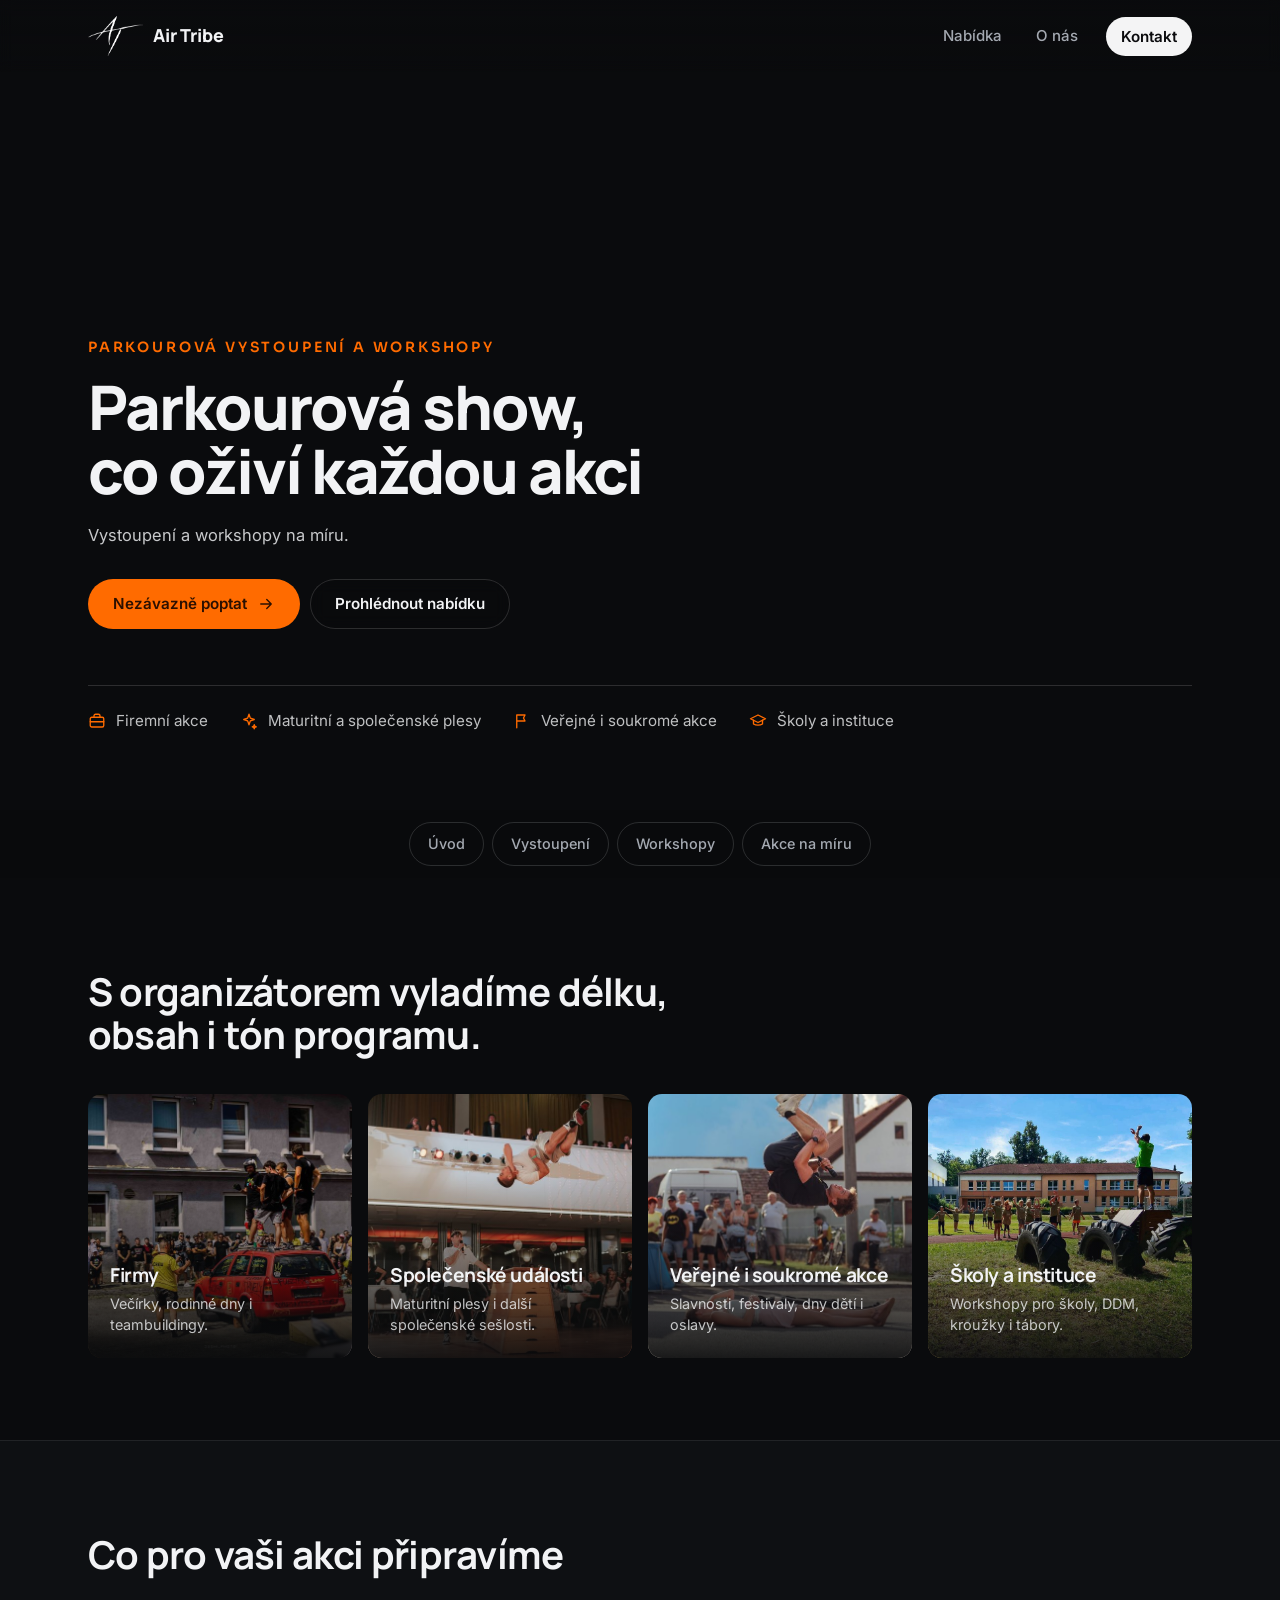
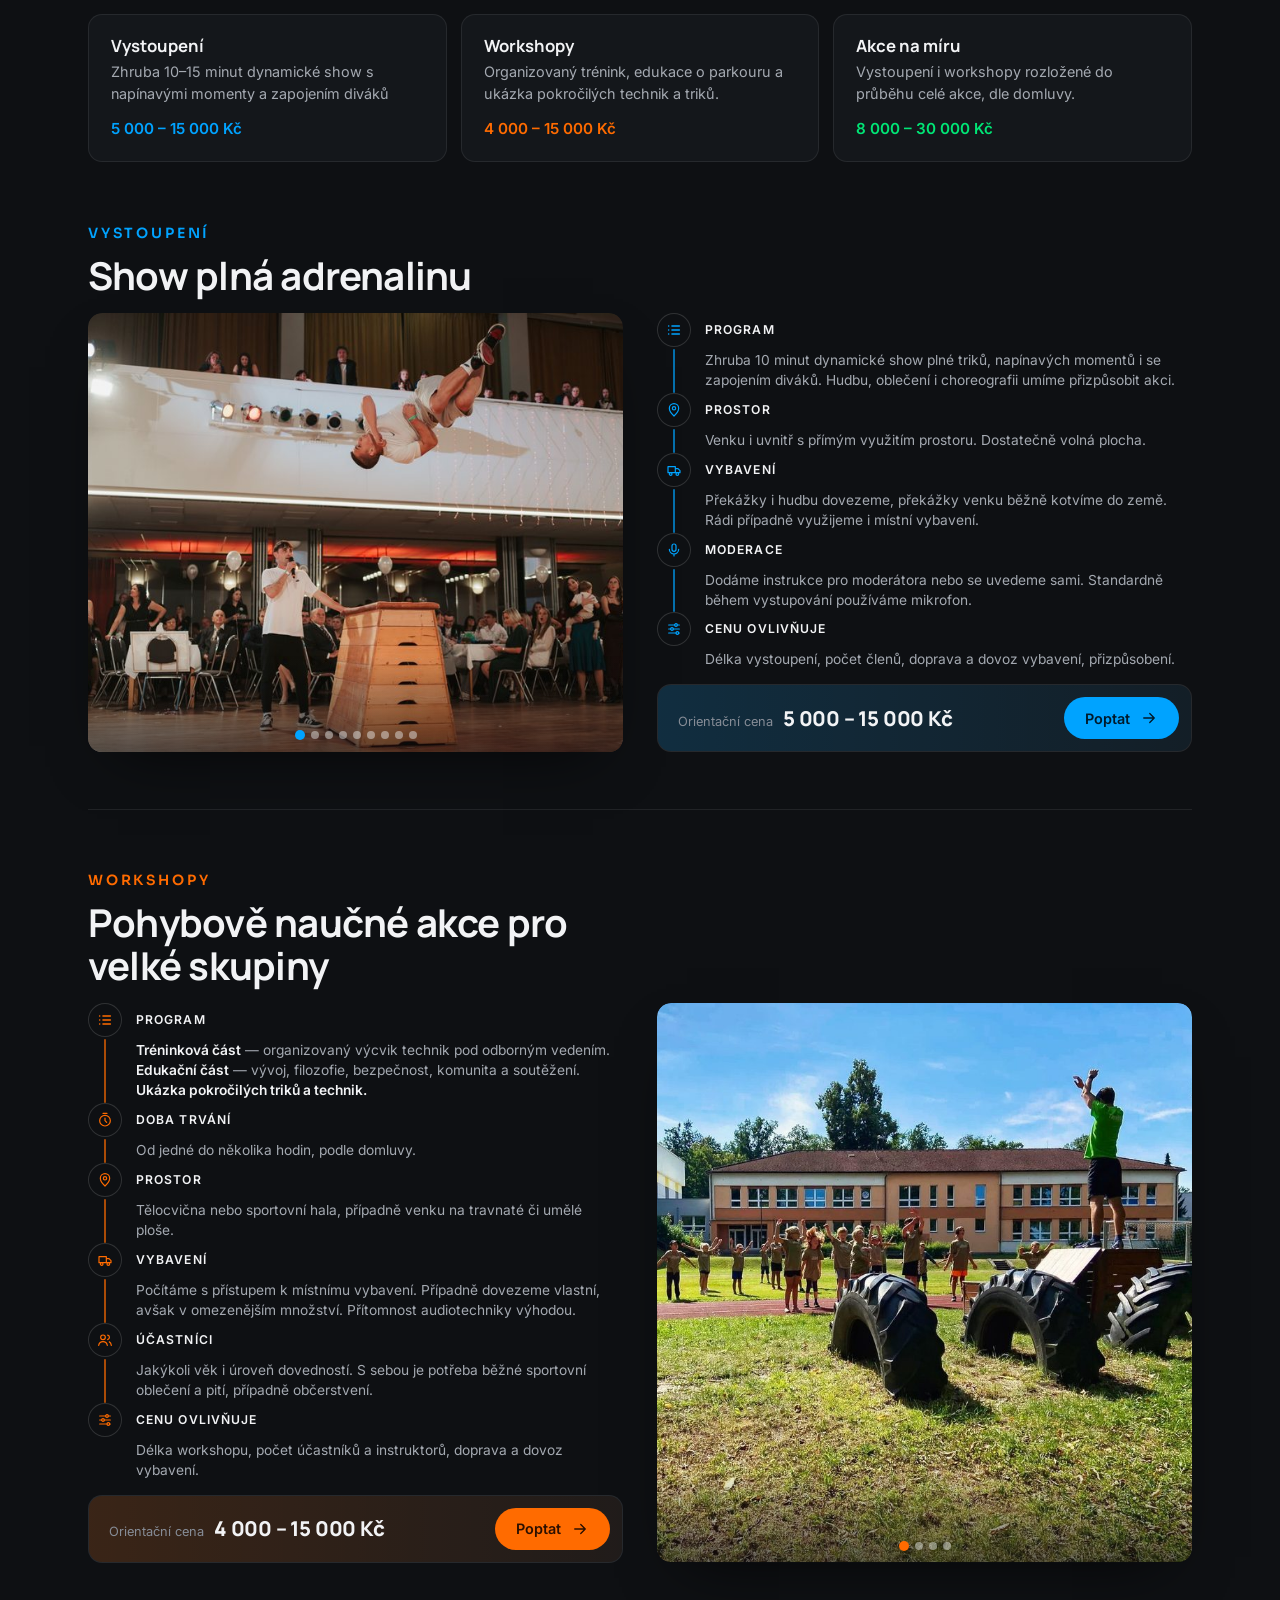
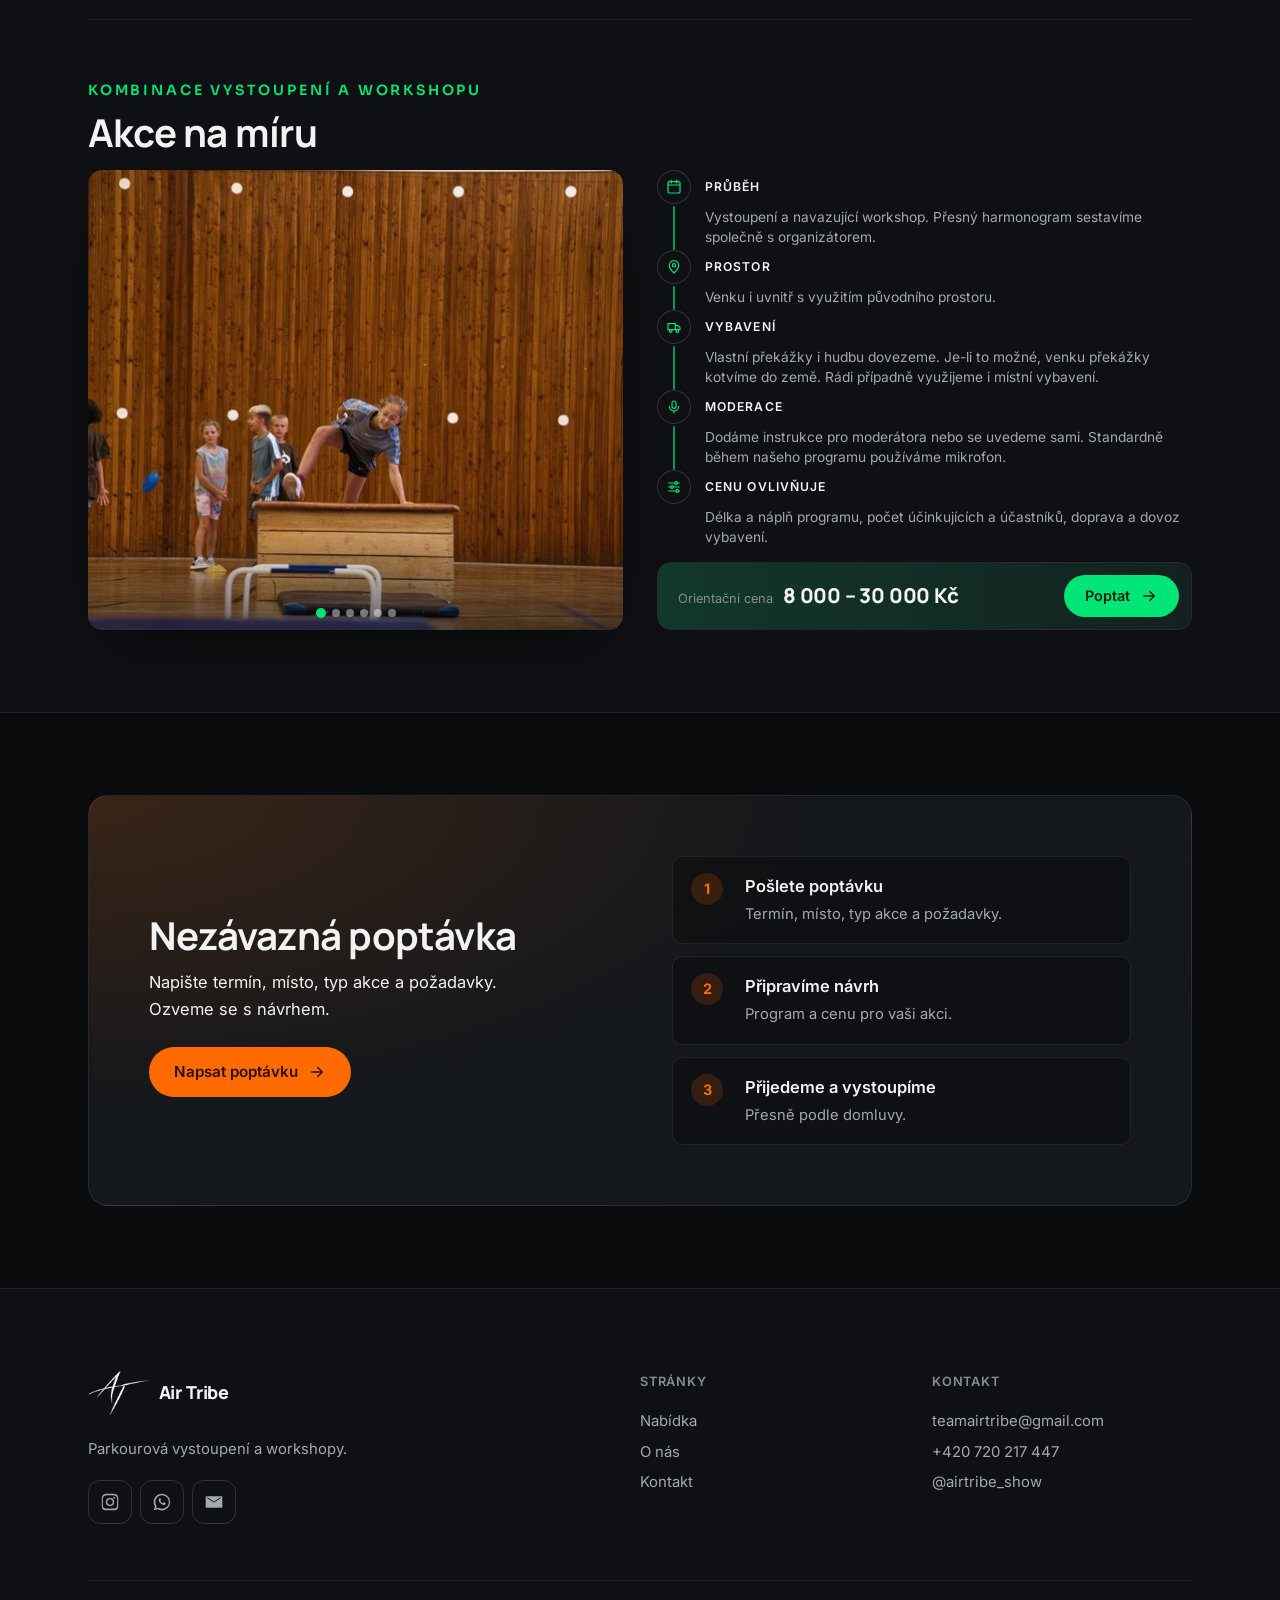
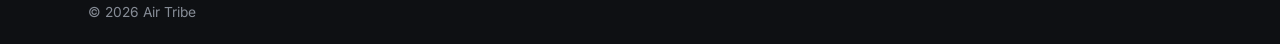
==== commit ae55f0f3: "Add files via upload" ====
--- a/index.html
+++ b/index.html
@@ -109,7 +109,7 @@
           <p>Maturitní plesy i další společenské sešlosti.</p>
         </div>
         <div class="aud" data-reveal style="--d:0.12s">
-          <img src="img/vystoupeni/vystoupeni-8.jpg" srcset="img/vystoupeni/vystoupeni-8-800.jpg 800w, img/vystoupeni/vystoupeni-8.jpg 933w" sizes="(max-width: 700px) 100vw, 50vw" decoding="async" alt="Salto nad ležícím kolegou při vystoupení na ulici" loading="lazy">
+          <img src="img/vystoupeni/vystoupeni-10.jpg" srcset="img/vystoupeni/vystoupeni-8-800.jpg 800w, img/vystoupeni/vystoupeni-10.jpg 933w" sizes="(max-width: 700px) 100vw, 50vw" decoding="async" alt="Salto nad ležícím kolegou při vystoupení na ulici" loading="lazy">
           <h3>Veřejné i soukromé akce</h3>
           <p>Slavnosti, festivaly, dny dětí i oslavy.</p>
         </div>
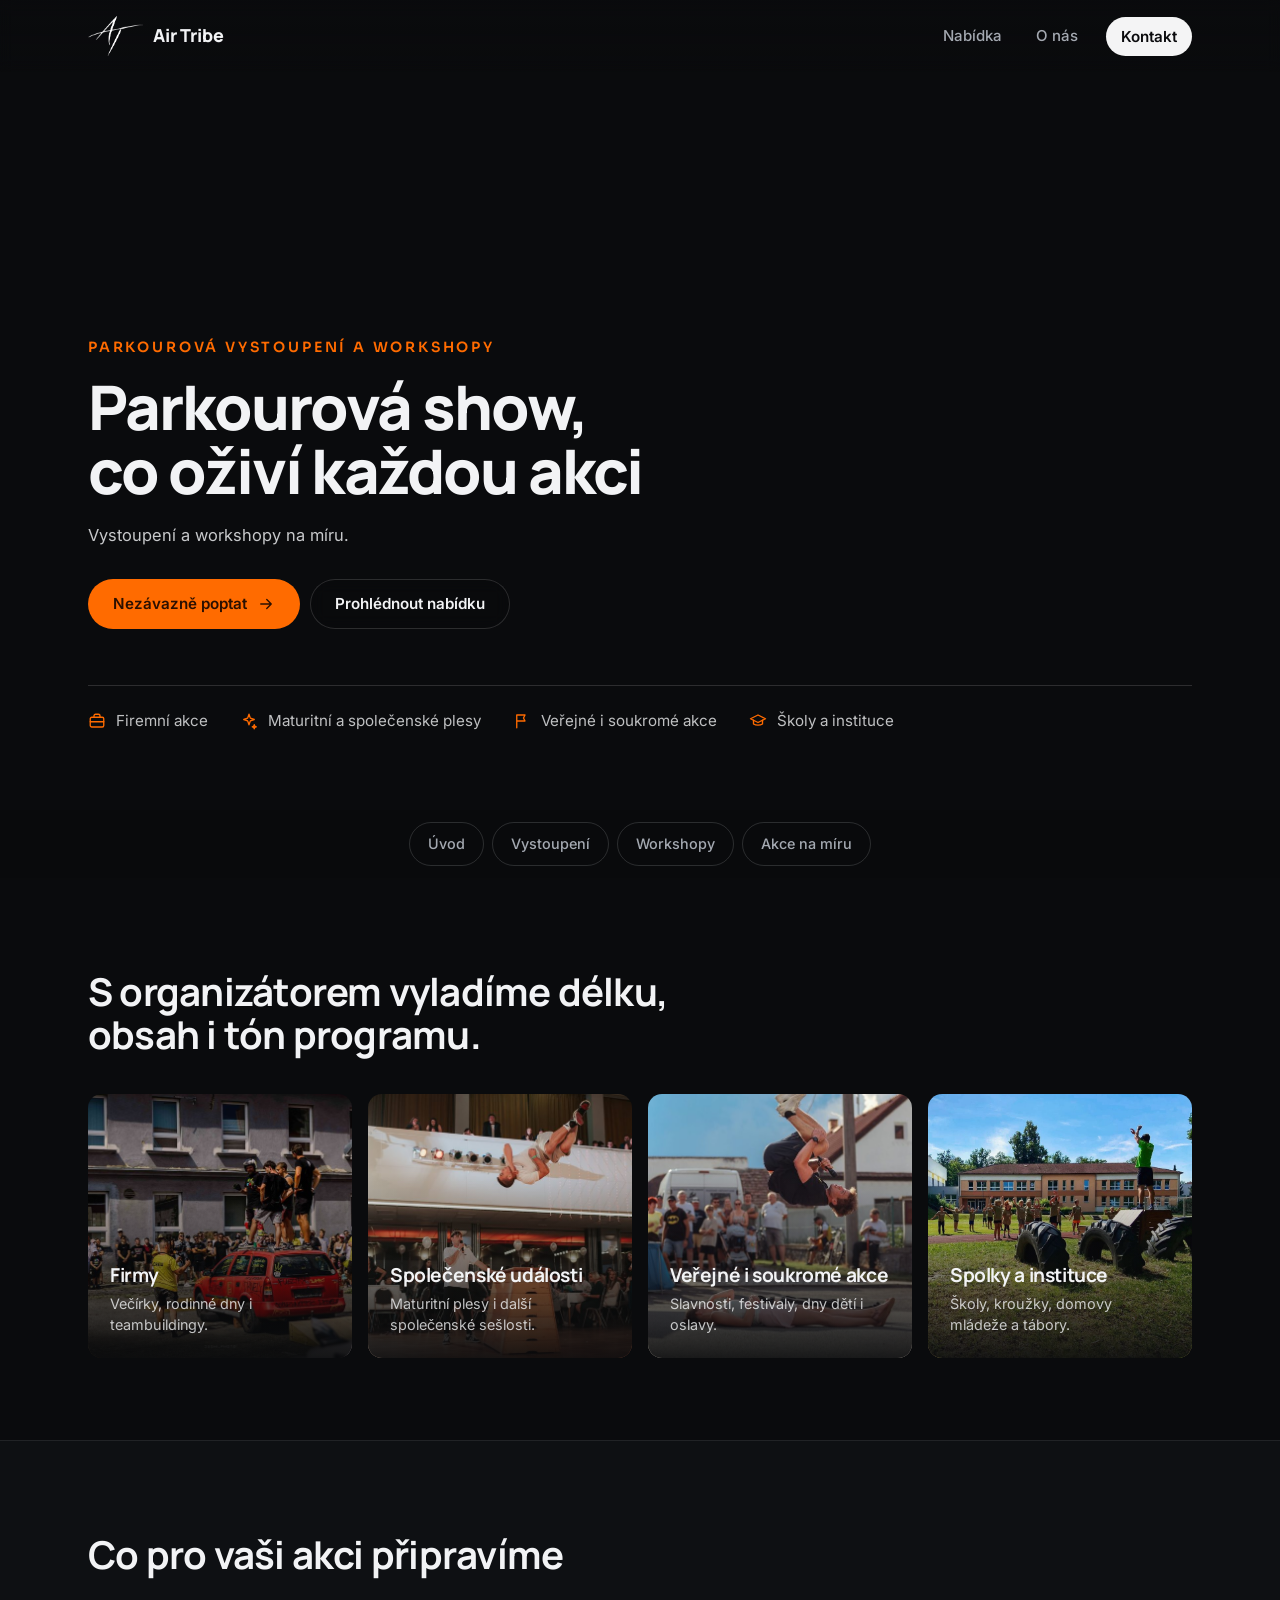
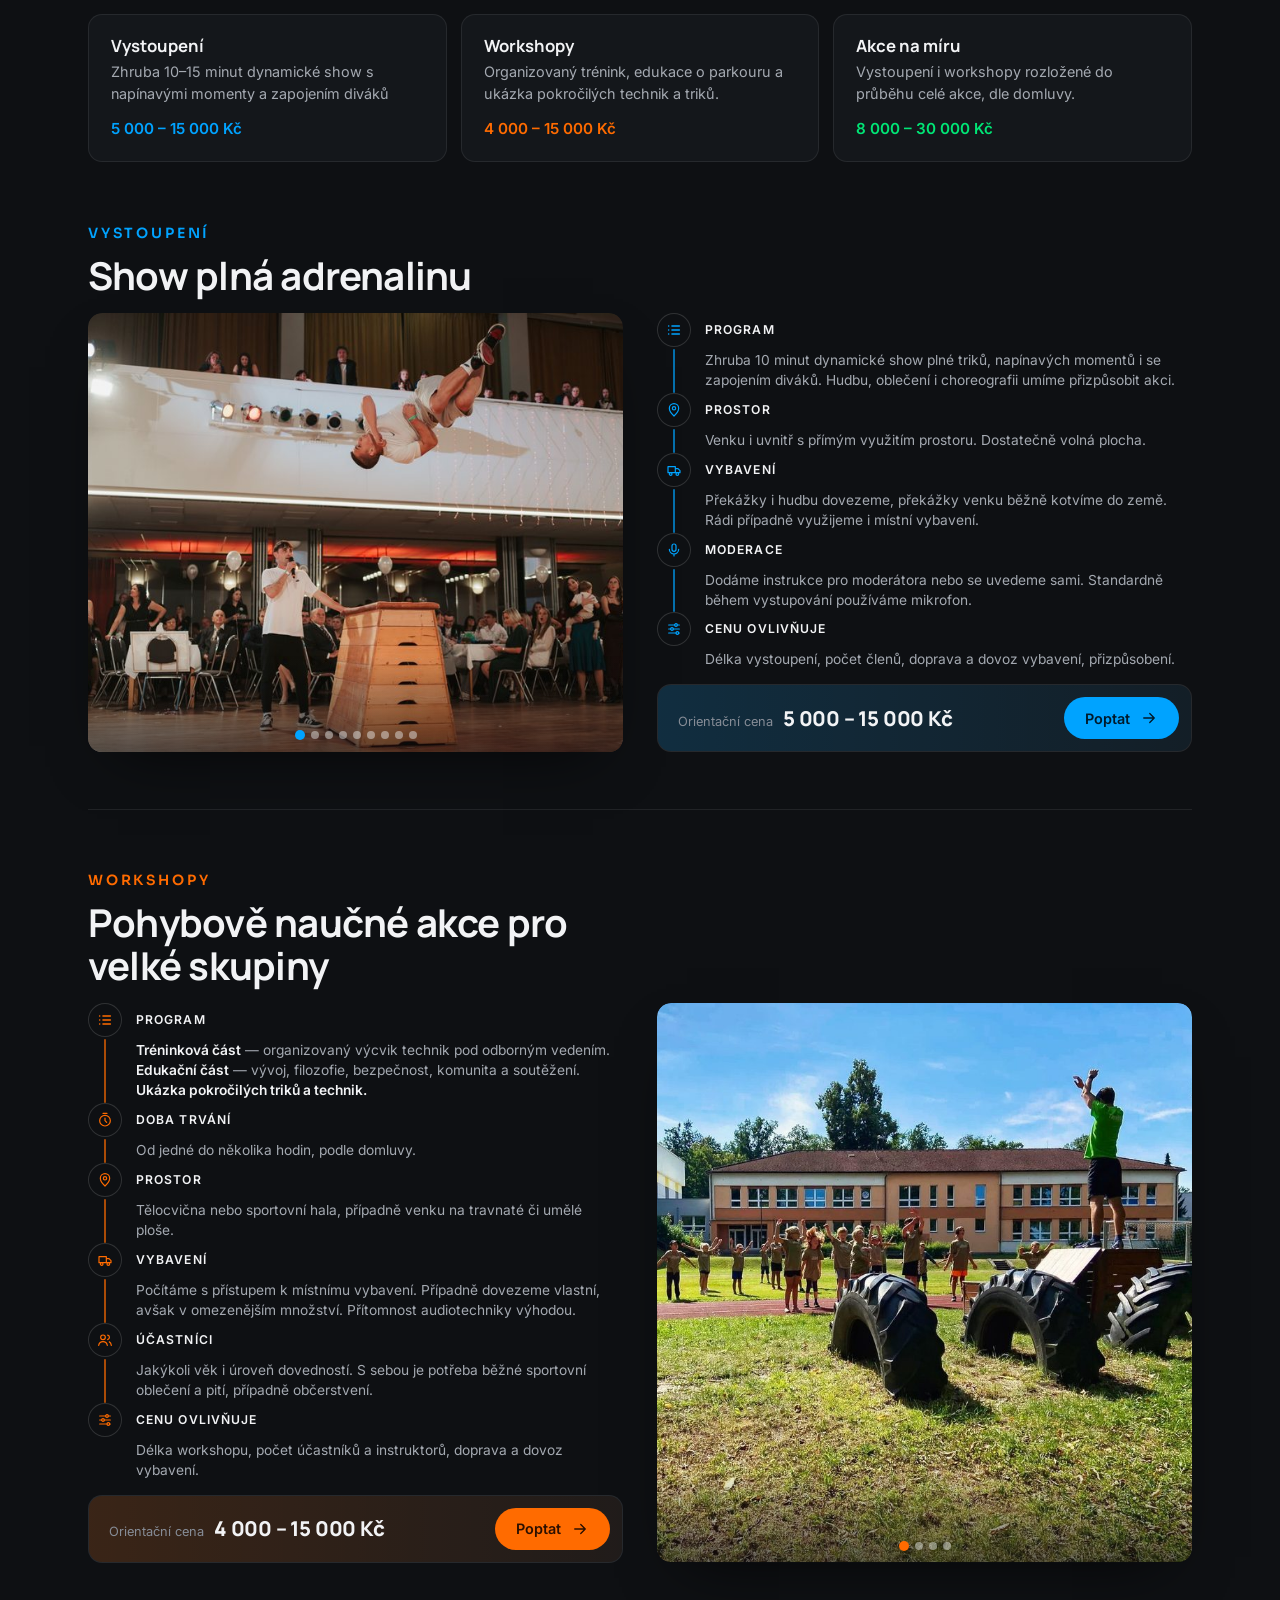
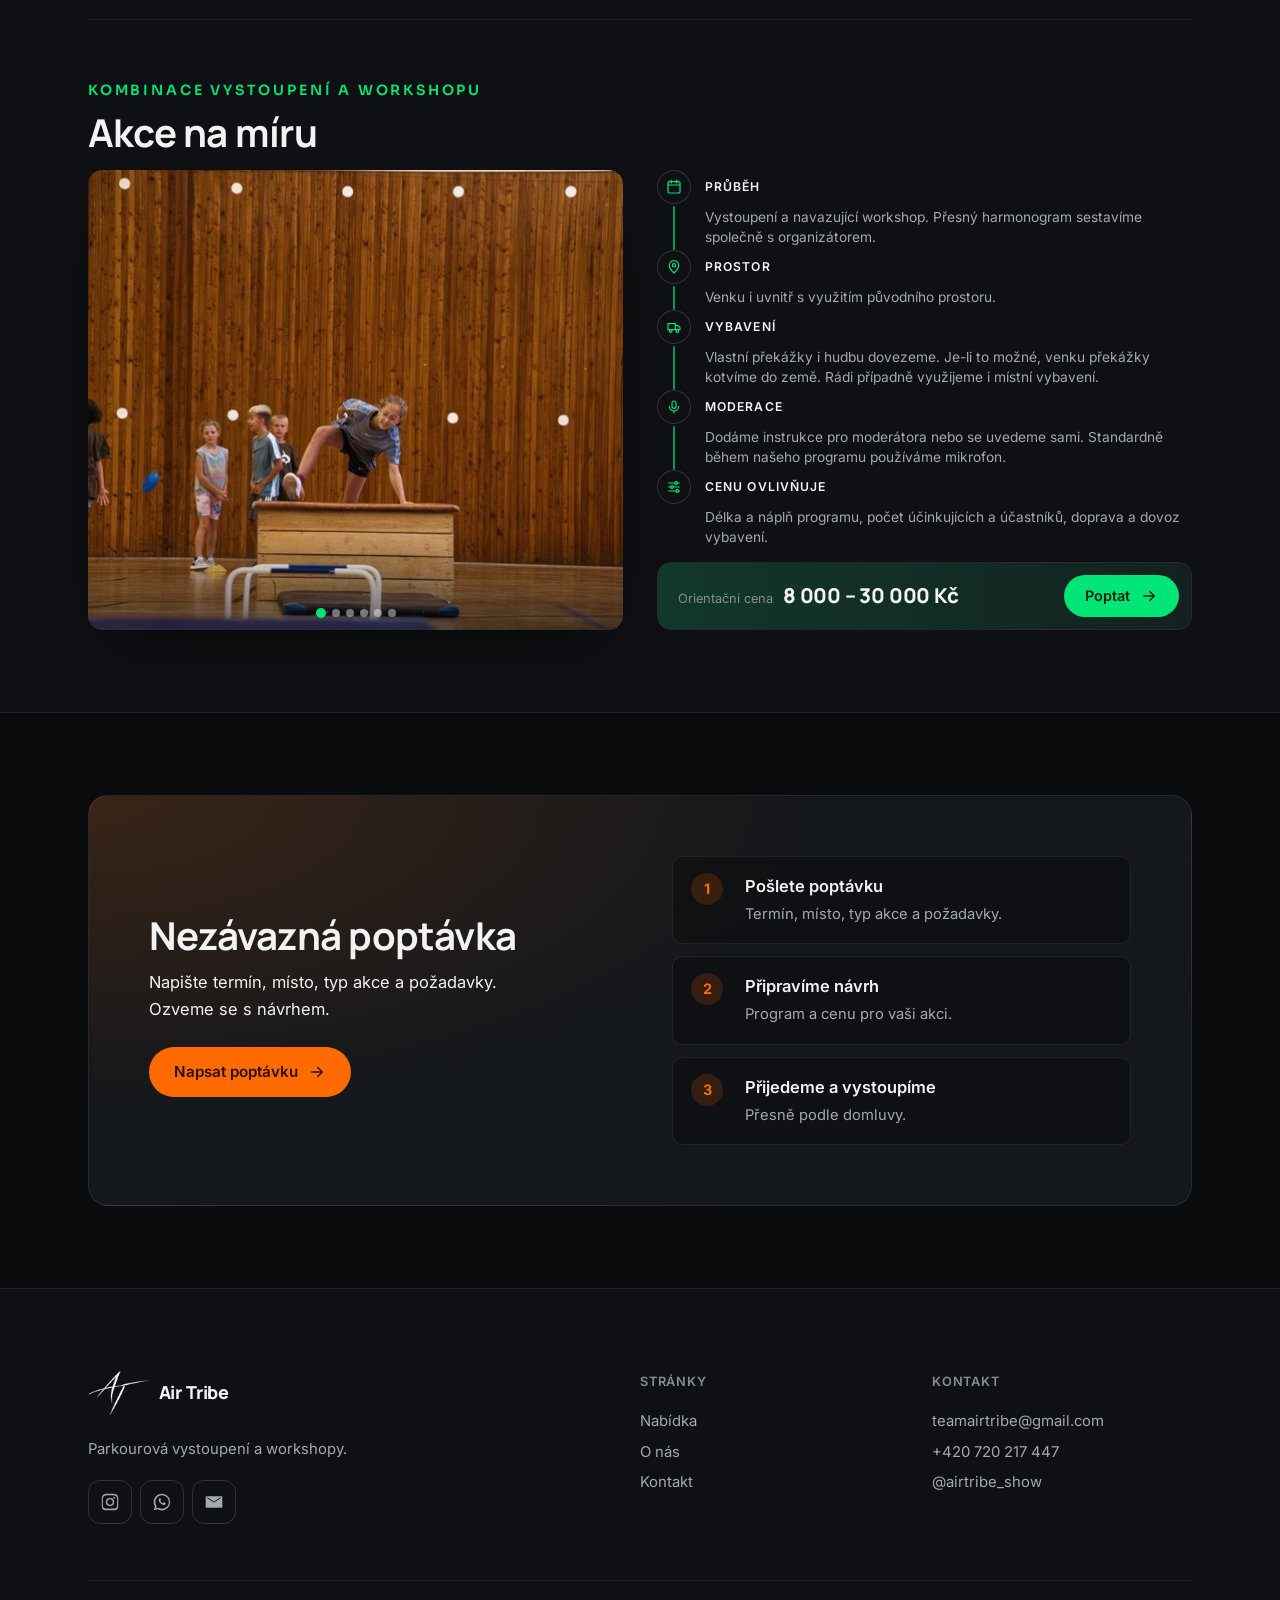
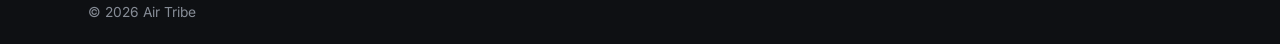
==== commit a1bf5581: "Add files via upload" ====
--- a/index.html
+++ b/index.html
@@ -115,8 +115,8 @@
         </div>
         <div class="aud" data-reveal style="--d:0.18s">
           <img src="img/workshopy/workshop-1.jpg" srcset="img/workshopy/workshop-1-800.jpg 800w, img/workshopy/workshop-1.jpg 1400w" sizes="(max-width: 700px) 100vw, 50vw" decoding="async" alt="Parkourový workshop pro školu venku" loading="lazy">
-          <h3>Školy a instituce</h3>
-          <p>Workshopy pro školy, DDM, kroužky i tábory.</p>
+          <h3>Spolky a instituce</h3>
+          <p>Školy, kroužky, domovy mládeže a tábory.</p>
         </div>
       </div>
     </div>
